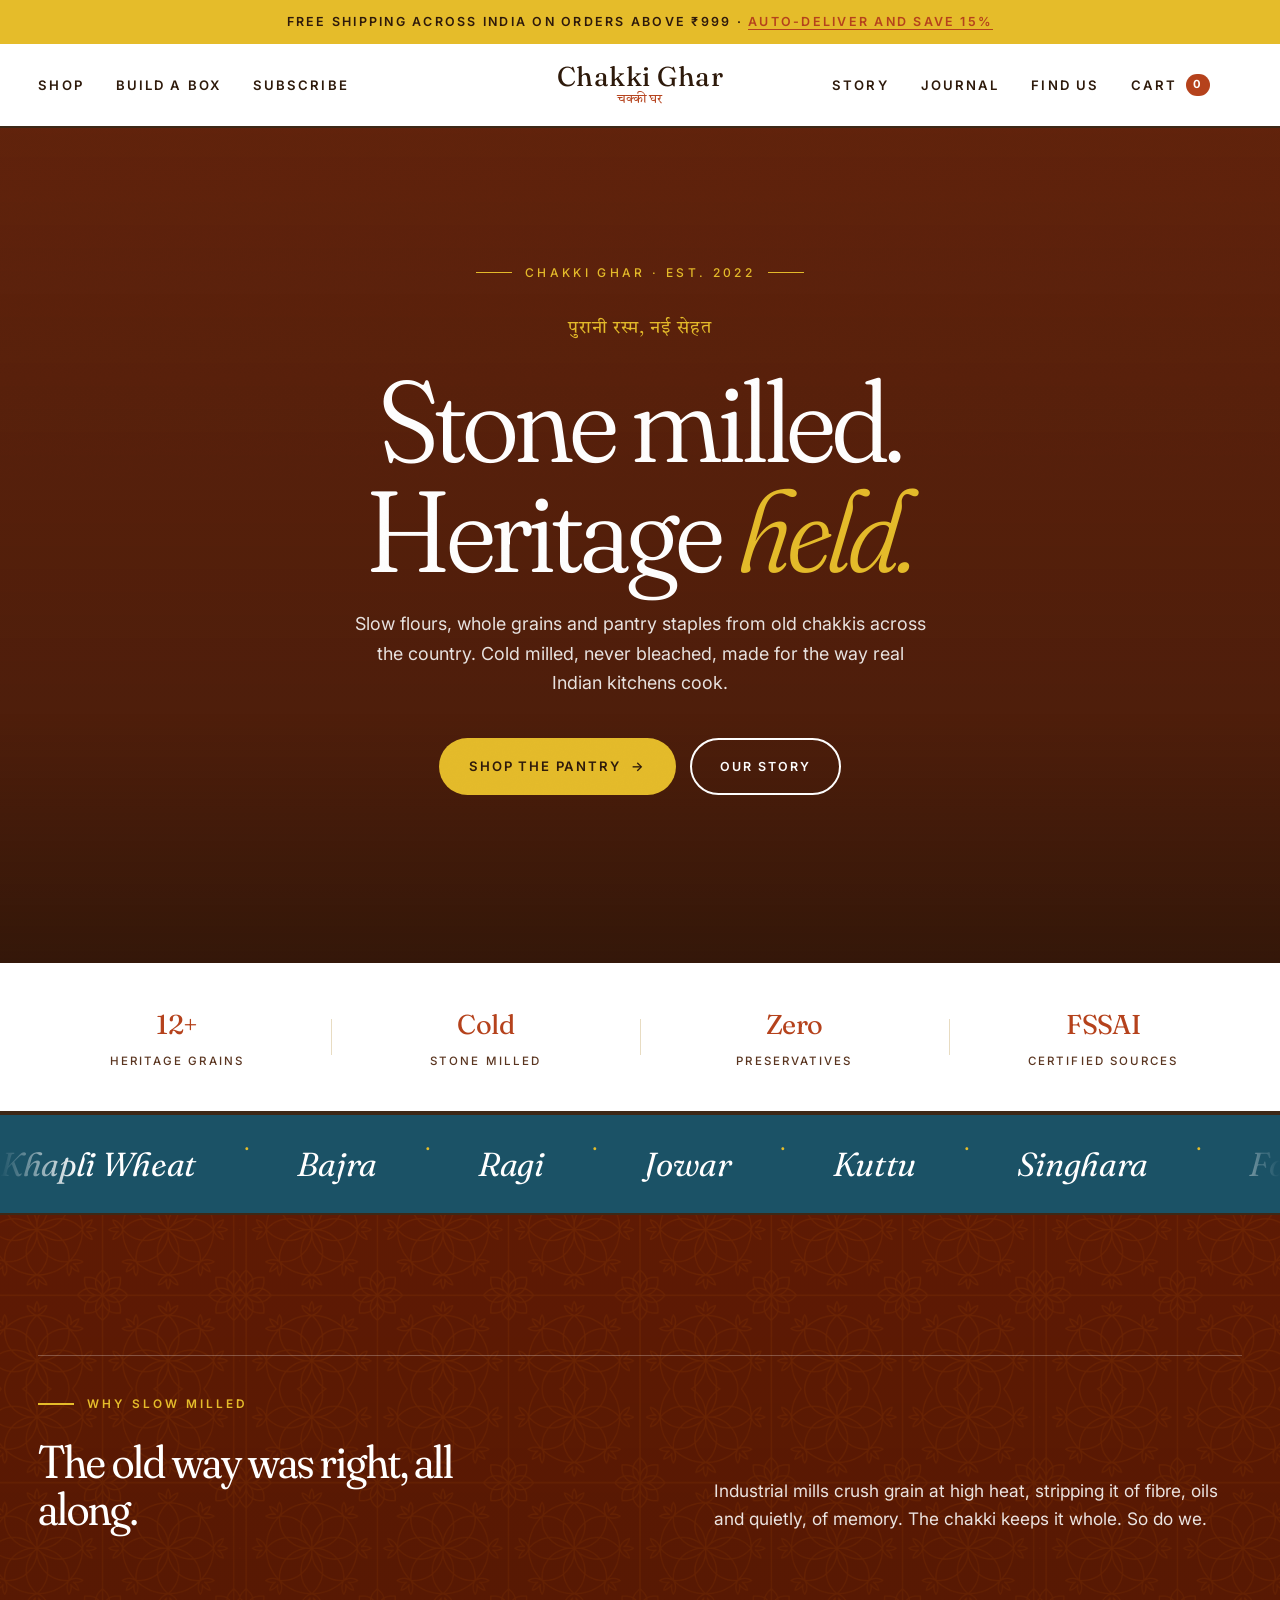
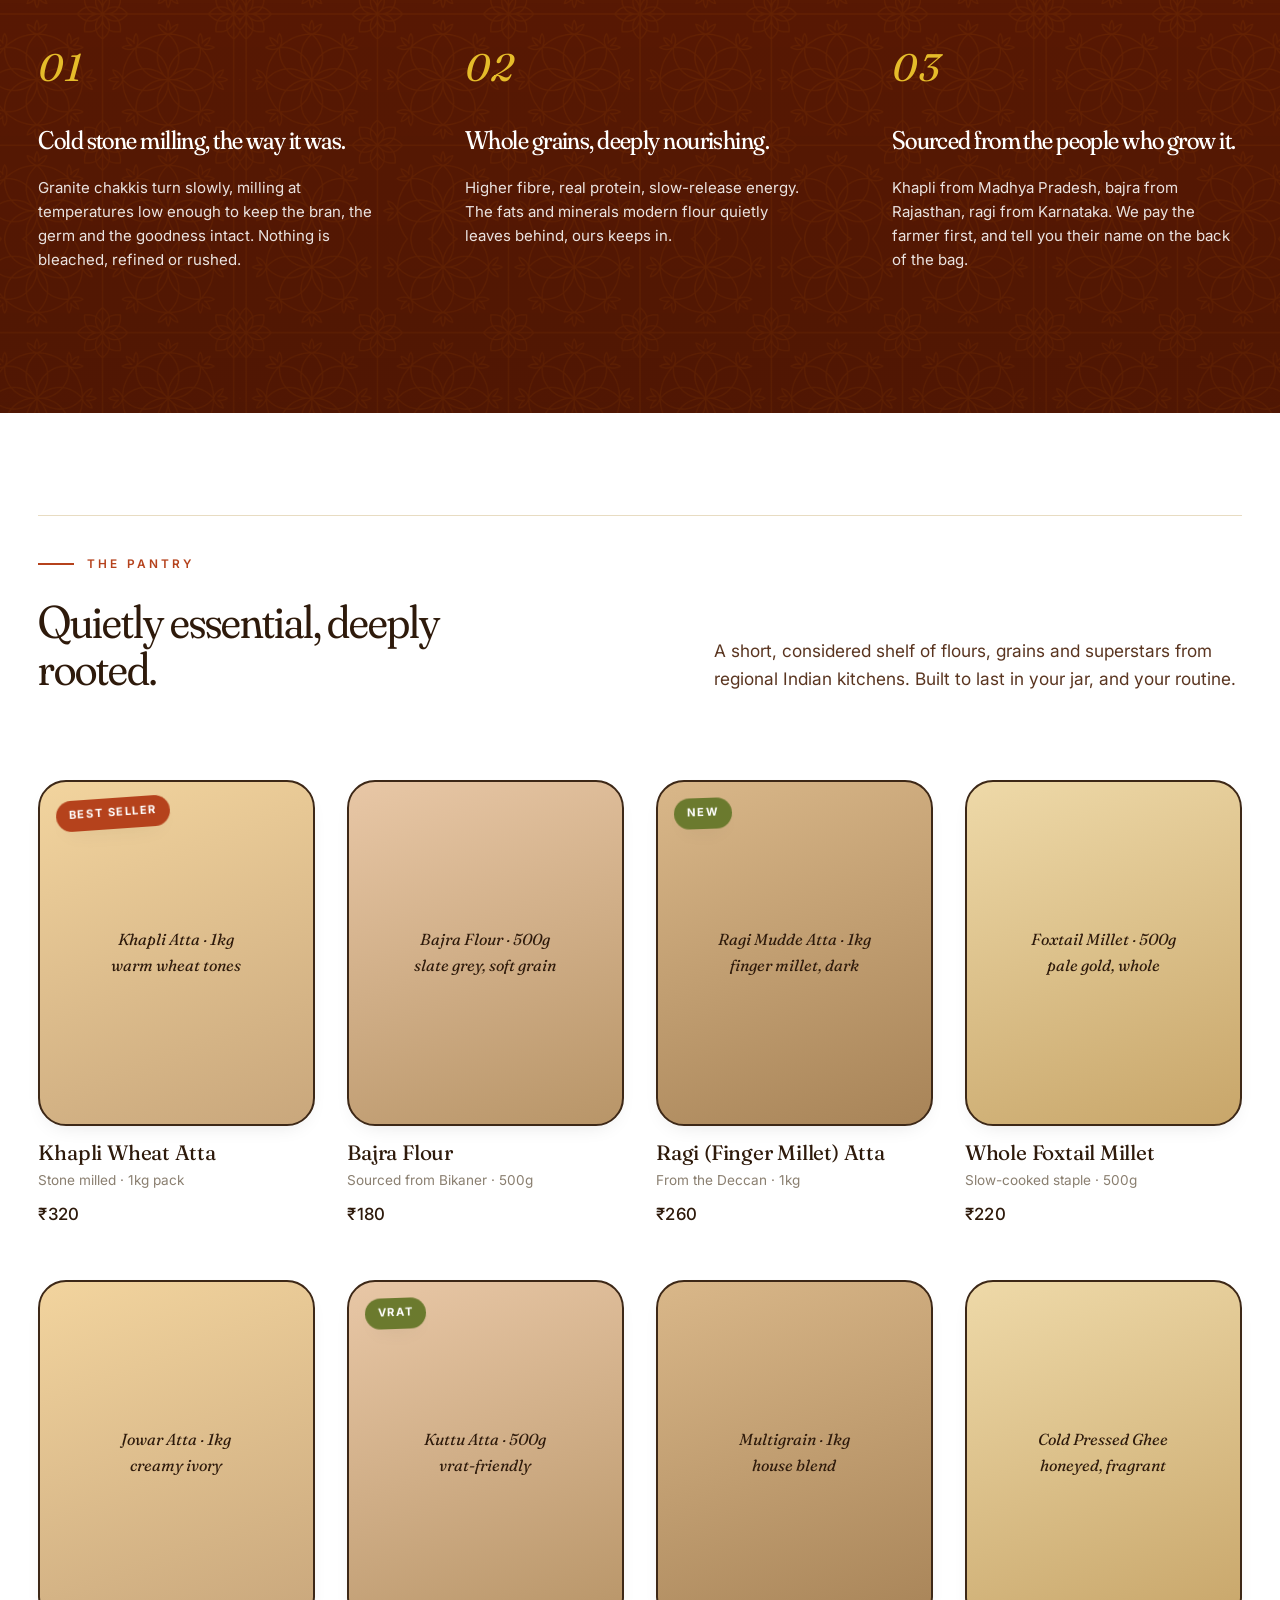
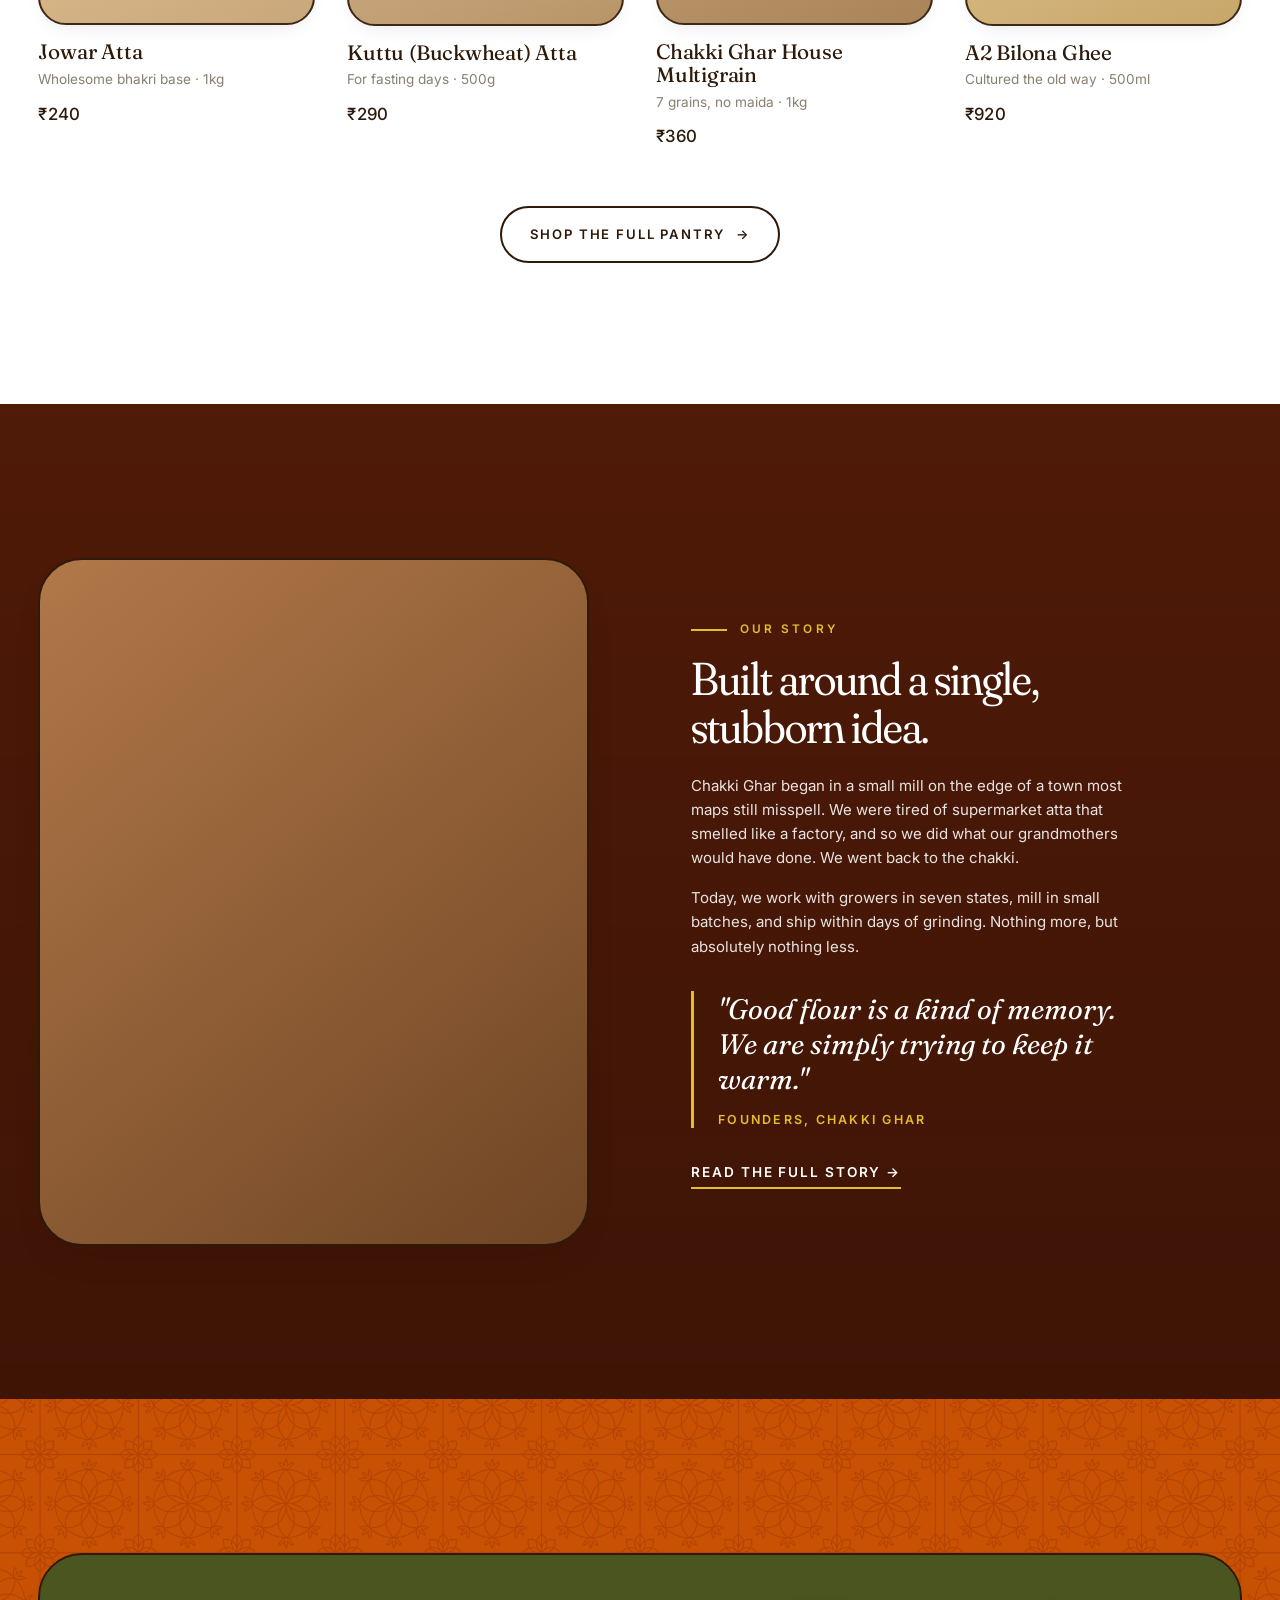
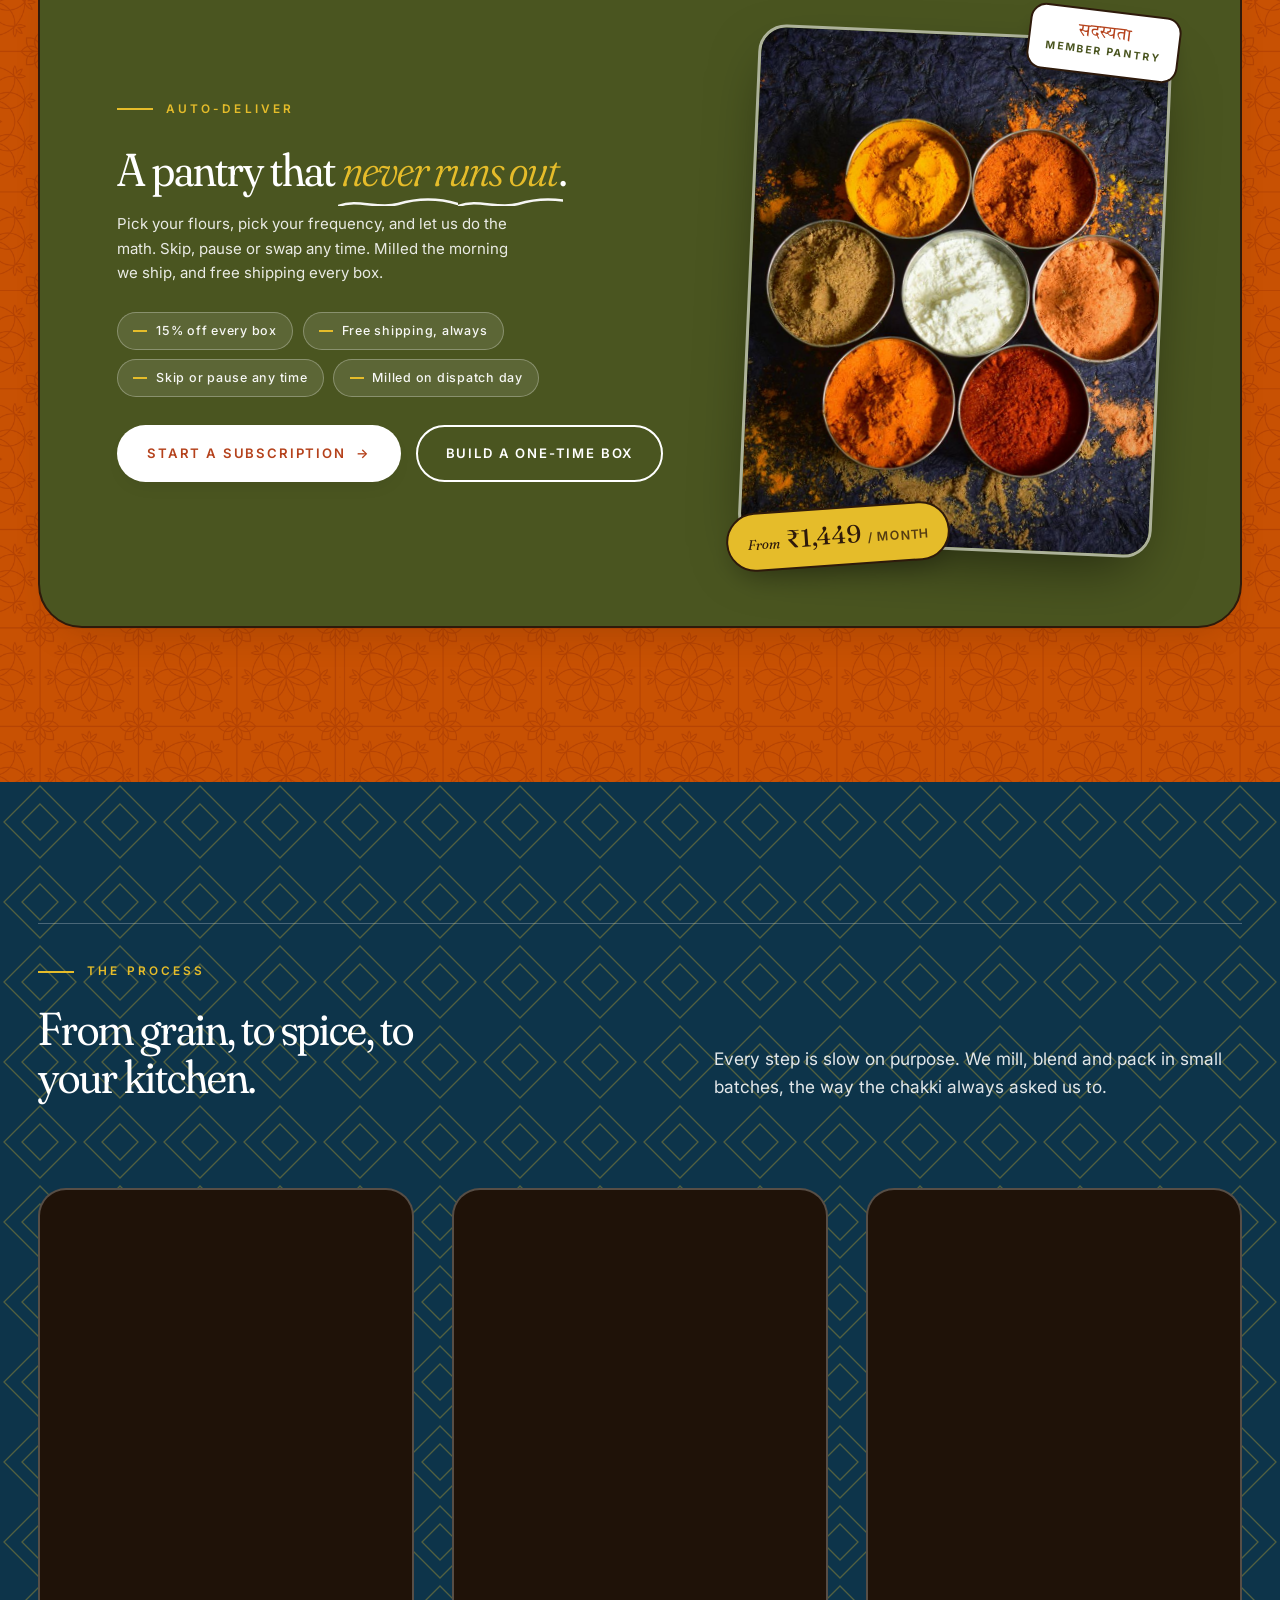
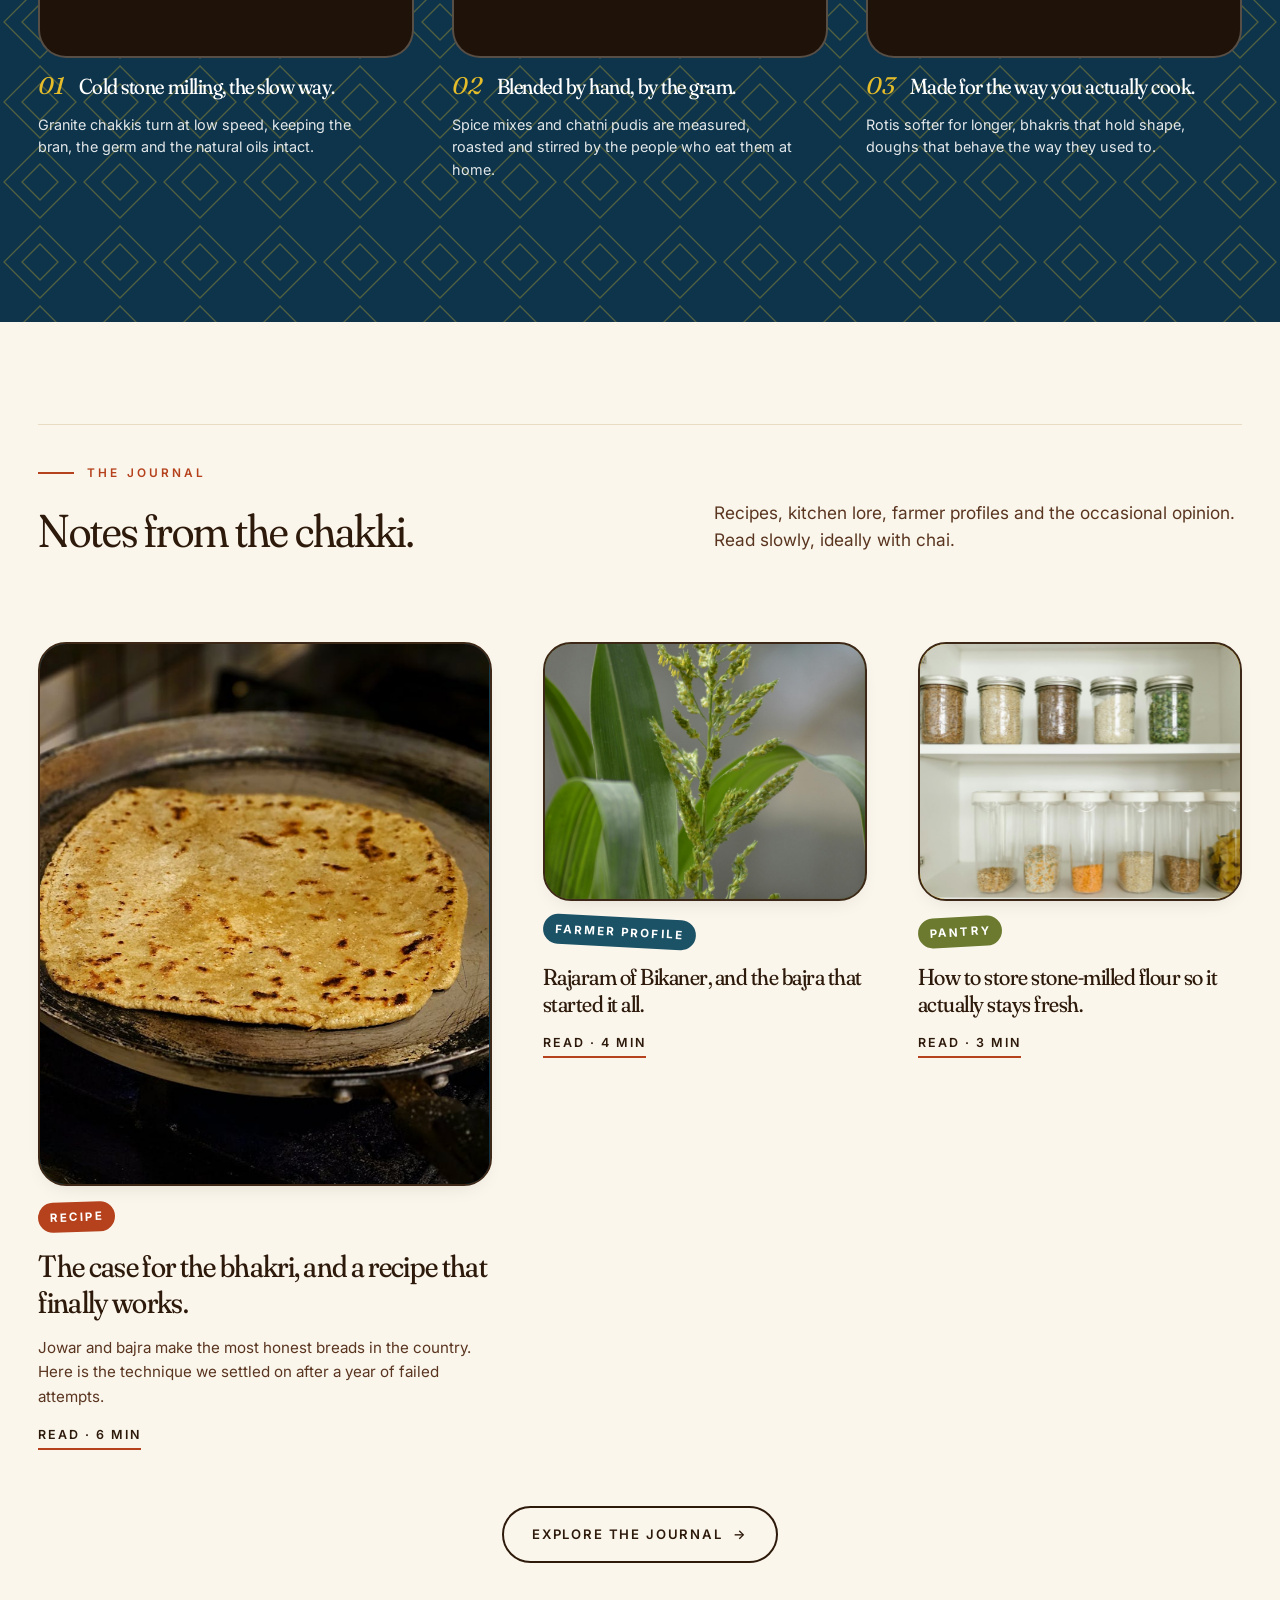
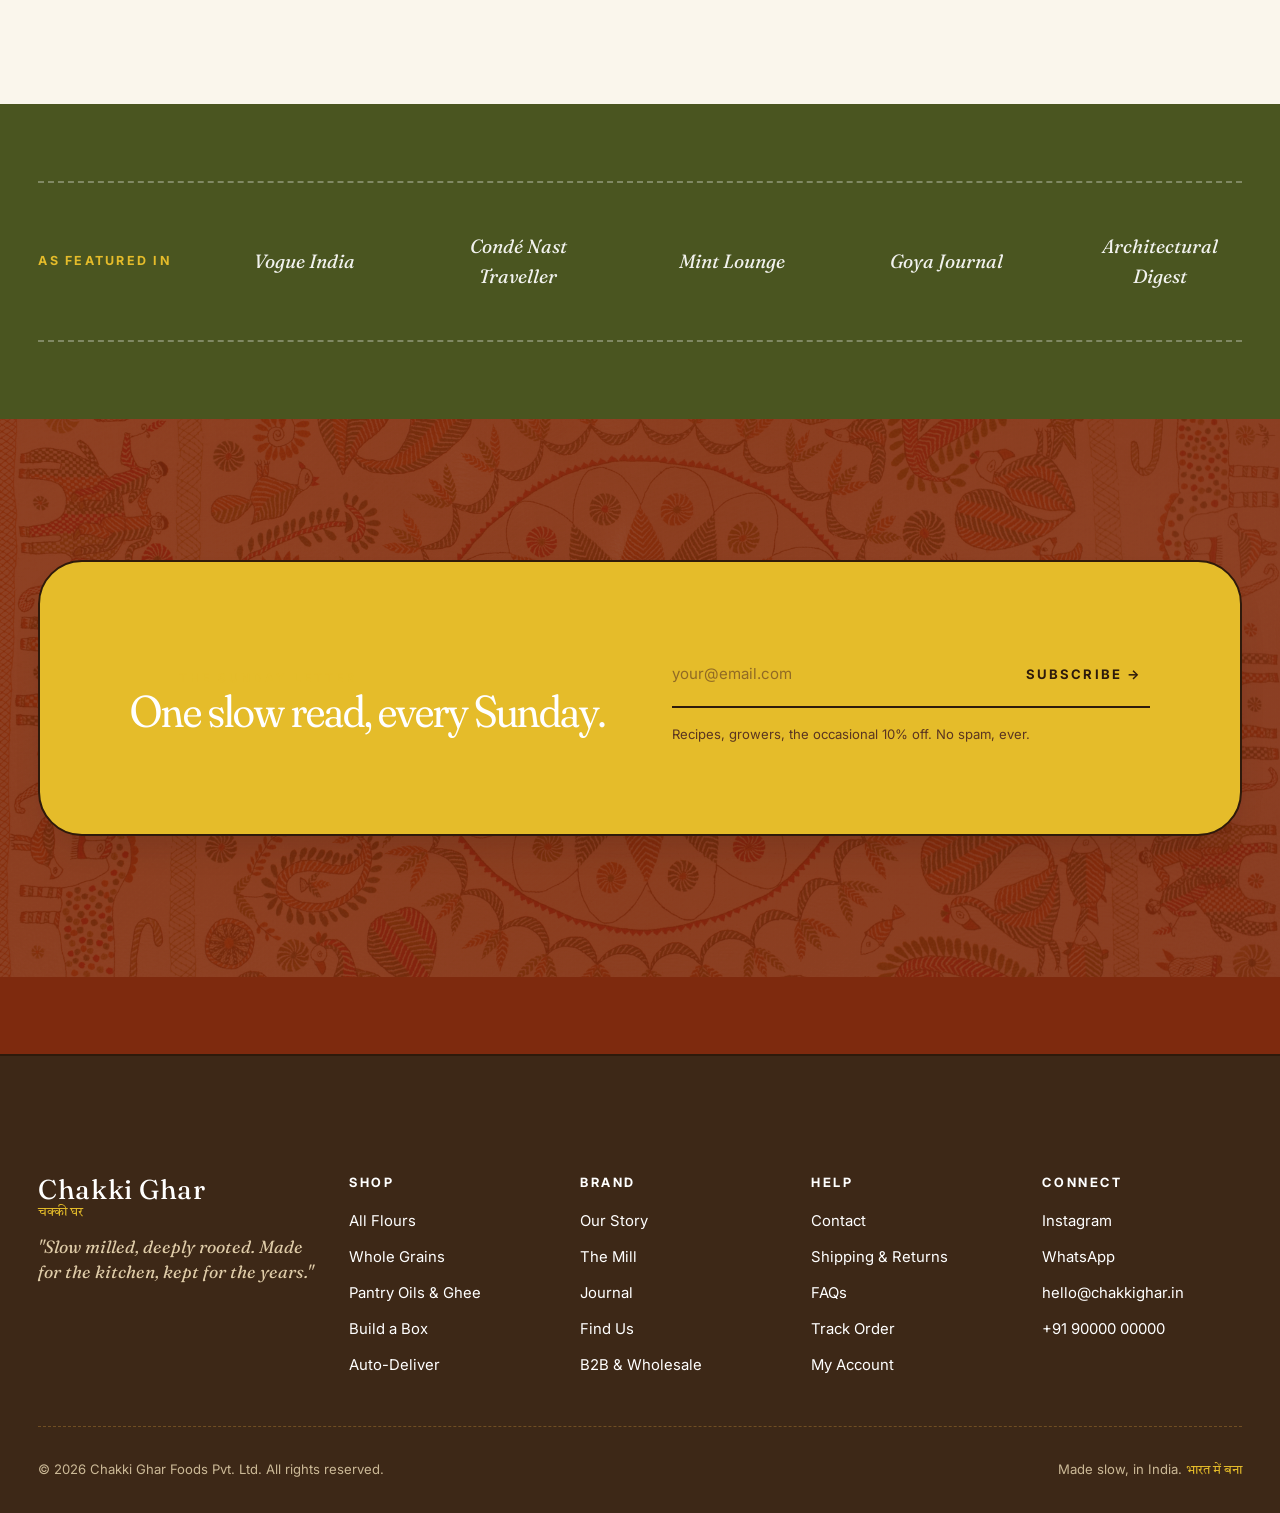
==== index.html @ f252a750 "Add files via upload" ====
<!doctype html>
<html lang="en">
<head>
  <meta charset="utf-8" />
  <meta name="viewport" content="width=device-width, initial-scale=1" />
  <title>Chakki Ghar · Stone milled. Heritage held.</title>
  <meta name="description" content="Slow-milled flours, grains and pantry staples, made the old way. Whole, honest and rooted in Indian kitchens." />
  <link rel="preconnect" href="https://fonts.googleapis.com" />
  <link rel="preconnect" href="https://fonts.gstatic.com" crossorigin />
  <link href="https://fonts.googleapis.com/css2?family=Fraunces:ital,opsz,wght,SOFT@0,9..144,300..600,30..100;1,9..144,300..600,30..100&family=Inter:wght@400;500;600&family=Tiro+Devanagari+Hindi:ital@0;1&display=swap" rel="stylesheet" />
  <link rel="stylesheet" href="assets/css/styles.css" />
</head>
<body class="theme-rust">

  <div class="top-bar">
    Free shipping across India on orders above ₹999 · <a href="subscribe.html">Auto-deliver and save 15%</a>
  </div>

  <header class="site-header">
    <nav class="nav">
      <ul class="nav-links left">
        <li><a href="shop.html">Shop</a></li>
        <li><a href="bundles.html">Build a Box</a></li>
        <li><a href="subscribe.html">Subscribe</a></li>
      </ul>
      <a href="index.html" class="logo">
        Chakki Ghar
        <span class="sub deva">चक्की घर</span>
      </a>
      <ul class="nav-links right">
        <li><a href="story.html">Story</a></li>
        <li><a href="journal.html">Journal</a></li>
        <li><a href="locator.html">Find Us</a></li>
        <li>
          <button class="icon-btn" aria-label="Open cart">
            <span class="nav-text">Cart</span>
            <span class="cart-count">0</span>
          </button>
        </li>
        <li>
          <button class="mobile-toggle" aria-label="Open menu" id="menuToggle">
            <span></span><span></span><span></span>
          </button>
        </li>
      </ul>
    </nav>
  </header>

  <nav class="mobile-menu" id="mobileMenu">
    <button class="mobile-close" id="menuClose">Close</button>
    <a href="shop.html">Shop</a>
    <a href="bundles.html">Build a Box</a>
    <a href="subscribe.html">Subscribe</a>
    <a href="story.html">Story</a>
    <a href="journal.html">Journal</a>
    <a href="locator.html">Find Us</a>
  </nav>

  <!-- HERO — full-bleed video with centred editorial text -->
  <section class="hero">
    <video class="hero-video" autoplay muted loop playsinline preload="auto" poster="">
      <source src="assets/videos/flour-dough.mov" type="video/quicktime" />
      <source src="assets/videos/flour-dough.mov" type="video/mp4" />
    </video>
    <div class="hero-vignette"></div>

    <div class="hero-content reveal">
      <span class="hero-eyebrow">Chakki Ghar · Est. 2022</span>
      <span class="hero-deva">पुरानी रस्म, नई सेहत</span>
      <h1 class="hero-headline">
        Stone milled.<br />
        Heritage <em>held.</em>
      </h1>
      <p class="hero-lede">
        Slow flours, whole grains and pantry staples from old chakkis across the country. Cold milled, never bleached, made for the way real Indian kitchens cook.
      </p>
      <div class="hero-actions">
        <a href="shop.html" class="btn btn-marigold">Shop the Pantry <span class="arrow">→</span></a>
        <a href="story.html" class="btn-outline-light">Our Story</a>
      </div>
    </div>
  </section>

  <!-- Hero stats strip -->
  <div class="hero-stats-strip">
    <div class="container">
      <div class="hero-stats reveal">
        <div><strong>12+</strong><span>Heritage Grains</span></div>
        <div><strong>Cold</strong><span>Stone Milled</span></div>
        <div><strong>Zero</strong><span>Preservatives</span></div>
        <div><strong>FSSAI</strong><span>Certified Sources</span></div>
      </div>
    </div>
  </div>

  <!-- MARQUEE -->
  <div class="marquee" aria-hidden="true">
    <div class="marquee-track">
      <span>Khapli Wheat</span> <span class="dot">·</span>
      <span>Bajra</span> <span class="dot">·</span>
      <span>Ragi</span> <span class="dot">·</span>
      <span>Jowar</span> <span class="dot">·</span>
      <span>Kuttu</span> <span class="dot">·</span>
      <span>Singhara</span> <span class="dot">·</span>
      <span>Foxtail Millet</span> <span class="dot">·</span>
      <span>Kodo</span> <span class="dot">·</span>
      <span>Amaranth</span> <span class="dot">·</span>
      <span>Black Rice</span> <span class="dot">·</span>
      <span>Khapli Wheat</span> <span class="dot">·</span>
      <span>Bajra</span> <span class="dot">·</span>
      <span>Ragi</span> <span class="dot">·</span>
      <span>Jowar</span> <span class="dot">·</span>
      <span>Kuttu</span> <span class="dot">·</span>
      <span>Singhara</span> <span class="dot">·</span>
      <span>Foxtail Millet</span> <span class="dot">·</span>
      <span>Kodo</span> <span class="dot">·</span>
      <span>Amaranth</span> <span class="dot">·</span>
      <span>Black Rice</span> <span class="dot">·</span>
    </div>
  </div>

  <!-- PILLARS -->
  <section class="section section-tile-rust">
    <div class="container">
      <div class="section-head reveal">
        <div>
          <span class="eyebrow">Why slow milled</span>
          <h2>The old way was right, all along.</h2>
        </div>
        <p class="lede">
          Industrial mills crush grain at high heat, stripping it of fibre, oils and quietly, of memory. The chakki keeps it whole. So do we.
        </p>
      </div>

      <div class="pillars">
        <div class="pillar reveal">
          <span class="num">01</span>
          <h3>Cold stone milling, the way it was.</h3>
          <p>Granite chakkis turn slowly, milling at temperatures low enough to keep the bran, the germ and the goodness intact. Nothing is bleached, refined or rushed.</p>
        </div>
        <div class="pillar reveal">
          <span class="num">02</span>
          <h3>Whole grains, deeply nourishing.</h3>
          <p>Higher fibre, real protein, slow-release energy. The fats and minerals modern flour quietly leaves behind, ours keeps in.</p>
        </div>
        <div class="pillar reveal">
          <span class="num">03</span>
          <h3>Sourced from the people who grow it.</h3>
          <p>Khapli from Madhya Pradesh, bajra from Rajasthan, ragi from Karnataka. We pay the farmer first, and tell you their name on the back of the bag.</p>
        </div>
      </div>
    </div>
  </section>

  <!-- FEATURED PRODUCTS -->
  <section class="section section-white">
    <div class="container">
      <div class="section-head reveal">
        <div>
          <span class="eyebrow">The Pantry</span>
          <h2>Quietly essential, deeply rooted.</h2>
        </div>
        <p class="lede">
          A short, considered shelf of flours, grains and superstars from regional Indian kitchens. Built to last in your jar, and your routine.
        </p>
      </div>

      <div class="product-grid">
        <a href="product.html" class="product-card reveal">
          <div class="media">
            <div class="img-placeholder">Khapli Atta · 1kg<br />warm wheat tones</div>
            <div class="badge">Best Seller</div>
            <div class="quick">Quick Add</div>
          </div>
          <div class="info">
            <span class="name">Khapli Wheat Atta</span>
            <span class="meta">Stone milled · 1kg pack</span>
            <span class="price">₹320</span>
          </div>
        </a>
        <a href="product.html" class="product-card reveal">
          <div class="media">
            <div class="img-placeholder">Bajra Flour · 500g<br />slate grey, soft grain</div>
            <div class="quick">Quick Add</div>
          </div>
          <div class="info">
            <span class="name">Bajra Flour</span>
            <span class="meta">Sourced from Bikaner · 500g</span>
            <span class="price">₹180</span>
          </div>
        </a>
        <a href="product.html" class="product-card reveal">
          <div class="media">
            <div class="img-placeholder">Ragi Mudde Atta · 1kg<br />finger millet, dark</div>
            <div class="badge">New</div>
            <div class="quick">Quick Add</div>
          </div>
          <div class="info">
            <span class="name">Ragi (Finger Millet) Atta</span>
            <span class="meta">From the Deccan · 1kg</span>
            <span class="price">₹260</span>
          </div>
        </a>
        <a href="product.html" class="product-card reveal">
          <div class="media">
            <div class="img-placeholder">Foxtail Millet · 500g<br />pale gold, whole</div>
            <div class="quick">Quick Add</div>
          </div>
          <div class="info">
            <span class="name">Whole Foxtail Millet</span>
            <span class="meta">Slow-cooked staple · 500g</span>
            <span class="price">₹220</span>
          </div>
        </a>
        <a href="product.html" class="product-card reveal">
          <div class="media">
            <div class="img-placeholder">Jowar Atta · 1kg<br />creamy ivory</div>
            <div class="quick">Quick Add</div>
          </div>
          <div class="info">
            <span class="name">Jowar Atta</span>
            <span class="meta">Wholesome bhakri base · 1kg</span>
            <span class="price">₹240</span>
          </div>
        </a>
        <a href="product.html" class="product-card reveal">
          <div class="media">
            <div class="img-placeholder">Kuttu Atta · 500g<br />vrat-friendly</div>
            <div class="badge">Vrat</div>
            <div class="quick">Quick Add</div>
          </div>
          <div class="info">
            <span class="name">Kuttu (Buckwheat) Atta</span>
            <span class="meta">For fasting days · 500g</span>
            <span class="price">₹290</span>
          </div>
        </a>
        <a href="product.html" class="product-card reveal">
          <div class="media">
            <div class="img-placeholder">Multigrain · 1kg<br />house blend</div>
            <div class="quick">Quick Add</div>
          </div>
          <div class="info">
            <span class="name">Chakki Ghar House Multigrain</span>
            <span class="meta">7 grains, no maida · 1kg</span>
            <span class="price">₹360</span>
          </div>
        </a>
        <a href="product.html" class="product-card reveal">
          <div class="media">
            <div class="img-placeholder">Cold Pressed Ghee<br />honeyed, fragrant</div>
            <div class="quick">Quick Add</div>
          </div>
          <div class="info">
            <span class="name">A2 Bilona Ghee</span>
            <span class="meta">Cultured the old way · 500ml</span>
            <span class="price">₹920</span>
          </div>
        </a>
      </div>

      <div style="text-align: center; margin-top: clamp(2rem, 5vw, 3.5rem);" class="reveal">
        <a href="shop.html" class="btn btn-outline">Shop the Full Pantry <span class="arrow">→</span></a>
      </div>
    </div>
  </section>

  <!-- STORY SPLIT — Coloured panel for visual rhythm -->
  <section class="section bg-indigo section-damask-rust" style="padding: clamp(5rem, 9vw, 8rem) 0; overflow: hidden;">
    <div class="container">
      <div class="story-split">
        <div class="media reveal">
          <video autoplay muted loop playsinline preload="metadata" style="width: 100%; height: 100%; object-fit: cover; display: block;">
            <source src="assets/videos/pestle-mortar.mp4" type="video/mp4" />
          </video>
        </div>
        <div class="copy reveal">
          <span class="eyebrow">Our Story</span>
          <h2 style="margin-top: 1rem;">Built around a single, stubborn idea.</h2>
          <p>
            Chakki Ghar began in a small mill on the edge of a town most maps still misspell. We were tired of supermarket atta that smelled like a factory, and so we did what our grandmothers would have done. We went back to the chakki.
          </p>
          <p>
            Today, we work with growers in seven states, mill in small batches, and ship within days of grinding. Nothing more, but absolutely nothing less.
          </p>
          <div class="story-quote">
            "Good flour is a kind of memory. We are simply trying to keep it warm."
            <cite>Founders, Chakki Ghar</cite>
          </div>
          <a href="story.html" class="btn-text">Read the Full Story <span class="arrow">→</span></a>
        </div>
      </div>
    </div>
  </section>

  <!-- CTA STRIP -->
  <section class="section-tight section-tile-saffron">
    <div class="container">
      <div class="cta-strip reveal">
        <div class="cta-content">
          <span class="eyebrow" style="color: var(--turmeric);">Auto-Deliver</span>
          <h2>A pantry that <em>never runs out</em>.</h2>
          <p>
            Pick your flours, pick your frequency, and let us do the math. Skip, pause or swap any time. Milled the morning we ship, and free shipping every box.
          </p>
          <ul class="cta-chips">
            <li>15% off every box</li>
            <li>Free shipping, always</li>
            <li>Skip or pause any time</li>
            <li>Milled on dispatch day</li>
          </ul>
          <div class="actions">
            <a href="subscribe.html" class="btn btn-primary">Start a Subscription <span class="arrow">→</span></a>
            <a href="bundles.html" class="btn btn-outline">Build a One-Time Box</a>
          </div>
        </div>
        <div class="cta-visual">
          <img src="assets/images/stock/spices-flatlay.jpg" alt="A monthly pantry box of stone-milled flours and spices" />
          <div class="cta-pricetag">
            <span class="cta-pricetag-lead">From</span>
            <strong>₹1,449</strong>
            <span class="cta-pricetag-trail">/ month</span>
          </div>
          <div class="cta-stamp">
            <span class="deva">सदस्यता</span>
            <span>Member Pantry</span>
          </div>
        </div>
      </div>
    </div>
  </section>

  <!-- PROCESS VIDEO STRIP -->
  <section class="section section-peacock-jaali">
    <div class="container">
      <div class="section-head reveal">
        <div>
          <span class="eyebrow">The Process</span>
          <h2>From grain, to spice, to your kitchen.</h2>
        </div>
        <p class="lede">
          Every step is slow on purpose. We mill, blend and pack in small batches, the way the chakki always asked us to.
        </p>
      </div>
      <div class="process-grid">
        <div class="process-card reveal">
          <div class="media">
            <video autoplay muted loop playsinline preload="metadata">
              <source src="assets/videos/coriander-powder.mp4" type="video/mp4" />
            </video>
          </div>
          <div class="label">
            <span class="num">01</span>
            <h3>Cold stone milling, the slow way.</h3>
          </div>
          <p>Granite chakkis turn at low speed, keeping the bran, the germ and the natural oils intact.</p>
        </div>
        <div class="process-card reveal">
          <div class="media">
            <video autoplay muted loop playsinline preload="metadata">
              <source src="assets/videos/seasoning-fingertips.mp4" type="video/mp4" />
            </video>
          </div>
          <div class="label">
            <span class="num">02</span>
            <h3>Blended by hand, by the gram.</h3>
          </div>
          <p>Spice mixes and chatni pudis are measured, roasted and stirred by the people who eat them at home.</p>
        </div>
        <div class="process-card reveal">
          <div class="media">
            <video autoplay muted loop playsinline preload="metadata">
              <source src="assets/videos/traditional-bread.mp4" type="video/mp4" />
            </video>
          </div>
          <div class="label">
            <span class="num">03</span>
            <h3>Made for the way you actually cook.</h3>
          </div>
          <p>Rotis softer for longer, bhakris that hold shape, doughs that behave the way they used to.</p>
        </div>
      </div>
    </div>
  </section>

  <!-- JOURNAL -->
  <section class="section section-cream">
    <div class="container">
      <div class="section-head reveal">
        <div>
          <span class="eyebrow">The Journal</span>
          <h2>Notes from the chakki.</h2>
        </div>
        <p class="lede">
          Recipes, kitchen lore, farmer profiles and the occasional opinion. Read slowly, ideally with chai.
        </p>
      </div>

      <div class="journal-grid">
        <a href="journal.html" class="j-card feature reveal">
          <div class="media">
            <img src="assets/images/stock/roti-tawa.jpg" alt="Freshly cooked roti on a traditional pan" />
          </div>
          <span class="tag">Recipe</span>
          <h3>The case for the bhakri, and a recipe that finally works.</h3>
          <p>Jowar and bajra make the most honest breads in the country. Here is the technique we settled on after a year of failed attempts.</p>
          <span class="read-more">Read · 6 min</span>
        </a>
        <a href="journal.html" class="j-card reveal">
          <div class="media">
            <img src="assets/images/stock/millet-stalks.jpg" alt="Bajra millet stalks in a field" />
          </div>
          <span class="tag">Farmer Profile</span>
          <h3>Rajaram of Bikaner, and the bajra that started it all.</h3>
          <span class="read-more">Read · 4 min</span>
        </a>
        <a href="journal.html" class="j-card reveal">
          <div class="media">
            <img src="assets/images/stock/pantry-jars.jpg" alt="Glass jars of grains on a pantry shelf" />
          </div>
          <span class="tag">Pantry</span>
          <h3>How to store stone-milled flour so it actually stays fresh.</h3>
          <span class="read-more">Read · 3 min</span>
        </a>
      </div>

      <div style="text-align: center; margin-top: clamp(2rem, 5vw, 3.5rem);" class="reveal">
        <a href="journal.html" class="btn btn-outline">Explore the Journal <span class="arrow">→</span></a>
      </div>
    </div>
  </section>

  <!-- PRESS -->
  <section class="section-tight section-olive-deep">
    <div class="container">
      <div class="press reveal">
        <span class="label">As Featured In</span>
        <span class="name">Vogue India</span>
        <span class="name">Condé Nast Traveller</span>
        <span class="name">Mint Lounge</span>
        <span class="name">Goya Journal</span>
        <span class="name">Architectural Digest</span>
      </div>
    </div>
  </section>

  <!-- NEWSLETTER -->
  <section class="section section-madhubani">
    <div class="container">
      <div class="newsletter reveal">
        <div>
          <span class="eyebrow">The Sunday Letter</span>
          <h2>One slow read, every Sunday.</h2>
        </div>
        <div>
          <form onsubmit="event.preventDefault(); alert('Thank you. Look out for our first letter this Sunday.');">
            <input type="email" placeholder="your@email.com" required />
            <button type="submit">Subscribe →</button>
          </form>
          <small>Recipes, growers, the occasional 10% off. No spam, ever.</small>
        </div>
      </div>
    </div>
  </section>

  <!-- FOOTER -->
  <footer class="site-footer">
    <div class="container">
      <div class="footer-grid">
        <div class="brand-block">
          <div class="logo">
            Chakki Ghar
            <span class="sub deva" style="color: var(--turmeric);">चक्की घर</span>
          </div>
          <p>"Slow milled, deeply rooted. Made for the kitchen, kept for the years."</p>
        </div>
        <div>
          <h4>Shop</h4>
          <ul>
            <li><a href="shop.html">All Flours</a></li>
            <li><a href="shop.html">Whole Grains</a></li>
            <li><a href="shop.html">Pantry Oils &amp; Ghee</a></li>
            <li><a href="bundles.html">Build a Box</a></li>
            <li><a href="subscribe.html">Auto-Deliver</a></li>
          </ul>
        </div>
        <div>
          <h4>Brand</h4>
          <ul>
            <li><a href="story.html">Our Story</a></li>
            <li><a href="story.html">The Mill</a></li>
            <li><a href="journal.html">Journal</a></li>
            <li><a href="locator.html">Find Us</a></li>
            <li><a href="locator.html">B2B &amp; Wholesale</a></li>
          </ul>
        </div>
        <div>
          <h4>Help</h4>
          <ul>
            <li><a href="#">Contact</a></li>
            <li><a href="#">Shipping &amp; Returns</a></li>
            <li><a href="#">FAQs</a></li>
            <li><a href="#">Track Order</a></li>
            <li><a href="#">My Account</a></li>
          </ul>
        </div>
        <div>
          <h4>Connect</h4>
          <ul>
            <li><a href="#">Instagram</a></li>
            <li><a href="#">WhatsApp</a></li>
            <li><a href="mailto:hello@chakkighar.in">hello@chakkighar.in</a></li>
            <li><a href="tel:+919000000000">+91 90000 00000</a></li>
          </ul>
        </div>
      </div>
      <div class="footer-bottom">
        <span>© 2026 Chakki Ghar Foods Pvt. Ltd. All rights reserved.</span>
        <span>Made slow, in India. <span class="deva" style="color: var(--turmeric);">भारत में बना</span></span>
      </div>
    </div>
  </footer>

  <script src="assets/js/main.js"></script>
</body>
</html>
---- assets/css/styles.css ----
/* ============================================================
   Chakki Ghar v2 · Indian maximalism, flowy editorial
   ============================================================ */

:root {
  /* Surfaces — white base */
  --white:        #FFFFFF;
  --cream:        #FFFFFF;
  --cream-soft:   #FAF6EC;
  --paper:        #FFFFFF;
  --paper-2:      #F4ECD8;
  --ink:          #2E1A0B;        /* dark brown body text */
  --ink-soft:     #5A3520;
  --warm-grey:    #8A7F70;
  --warm-grey-2:  #B5A88F;

  /* Five-colour Indian palette */
  --rust:         #B5421C;        /* rust red */
  --rust-deep:    #7E2A0E;
  --peacock:      #1B5266;        /* peacock blue */
  --peacock-deep: #0D344A;
  --teal:         #0E5C58;        /* teal green (more green than peacock) */
  --teal-deep:    #073F3C;
  --brown:        #3D2817;        /* dark brown */
  --brown-deep:   #1F1208;
  --olive:        #6B7A2E;        /* olive green */
  --olive-deep:   #4A5520;
  --yellow:       #E5BC2A;        /* yellow */
  --yellow-deep:  #B89017;
  --ochre:        #C4862A;

  /* Backward-compatible aliases (selectors use these names) */
  --marigold:     #E5BC2A;        /* maps to yellow */
  --marigold-deep:#B89017;
  --kumkum:       #B5421C;        /* maps to rust */
  --kumkum-deep:  #7E2A0E;
  --indigo:       #3D2817;        /* maps to dark brown */
  --indigo-deep:  #1F1208;
  --magenta:      #6B7A2E;        /* maps to olive */
  --magenta-deep: #4A5520;
  --emerald:      #6B7A2E;
  --saffron:      #C4862A;
  --terracotta:   #B5421C;
  --turmeric:     #E5BC2A;
  --border:       #E8DCC2;

  --shadow:       0 18px 40px -20px rgba(26,15,8,0.22);
  --shadow-soft:  0 8px 22px -12px rgba(26,15,8,0.16);

  /* Type */
  --font-display: "Fraunces", "Cormorant Garamond", Georgia, serif;
  --font-body:    "Inter", -apple-system, BlinkMacSystemFont, "Segoe UI", sans-serif;
  --font-deva:    "Tiro Devanagari Hindi", "Fraunces", serif;

  --fs-hero:      clamp(3.2rem, 9vw, 8rem);
  --fs-display:   clamp(2.4rem, 5.5vw, 4.8rem);
  --fs-h2:        clamp(1.9rem, 3.6vw, 3rem);
  --fs-h3:        clamp(1.2rem, 1.9vw, 1.55rem);
  --fs-eyebrow:   0.74rem;
  --fs-body:      0.94rem;
  --fs-lede:      clamp(0.98rem, 1.35vw, 1.1rem);
  --fs-small:     0.82rem;

  --container:    1340px;
  --gutter:       clamp(1.25rem, 3vw, 2.5rem);
  --radius-sm:    6px;
  --radius:       16px;
  --radius-lg:    28px;
  --radius-xl:    44px;
  --radius-pill:  999px;
  --ease:         cubic-bezier(0.2, 0.7, 0.2, 1);
}

/* RESET */
*, *::before, *::after { box-sizing: border-box; }
* { margin: 0; padding: 0; }
html { scroll-behavior: smooth; -webkit-text-size-adjust: 100%; }
body {
  font-family: var(--font-body);
  font-size: var(--fs-body);
  line-height: 1.6;
  color: var(--ink);
  background: var(--cream);
  -webkit-font-smoothing: antialiased;
  text-rendering: optimizeLegibility;
  overflow-x: hidden;
  position: relative;
}
img, video { max-width: 100%; height: auto; display: block; }
button { font: inherit; color: inherit; background: none; border: none; cursor: pointer; }
a { color: inherit; text-decoration: none; }

/* Paper grain overlay */
body::before {
  content: "";
  position: fixed; inset: 0;
  pointer-events: none;
  z-index: 1;
  opacity: 0.45;
  mix-blend-mode: multiply;
  background-image: url("data:image/svg+xml;utf8,<svg xmlns='http://www.w3.org/2000/svg' width='240' height='240'><filter id='n'><feTurbulence type='fractalNoise' baseFrequency='0.85' numOctaves='2' stitchTiles='stitch'/><feColorMatrix values='0 0 0 0 0.15  0 0 0 0 0.10  0 0 0 0 0.05  0 0 0 0.04 0'/></filter><rect width='100%' height='100%' filter='url(%23n)'/></svg>");
}

/* TYPOGRAPHY */
h1, h2, h3, h4, h5 {
  font-family: var(--font-display);
  font-weight: 380;
  font-variation-settings: "opsz" 144, "SOFT" 70;
  line-height: 1.03;
  letter-spacing: -0.022em;
  color: var(--ink);
}
h1 { font-size: var(--fs-display); font-weight: 360; }
h2 { font-size: var(--fs-h2); font-weight: 380; }
h3 { font-size: var(--fs-h3); font-weight: 430; }

em, .em {
  font-style: italic;
  color: var(--kumkum);
  position: relative;
  font-weight: 320;
}
/* Hand-drawn squiggle under italics */
em::after, .em::after {
  content: "";
  position: absolute;
  left: -2%; right: -2%;
  bottom: -0.18em;
  height: 0.18em;
  background: url("data:image/svg+xml;utf8,<svg xmlns='http://www.w3.org/2000/svg' viewBox='0 0 120 12' preserveAspectRatio='none'><path d='M0 8 C 20 0, 40 12, 60 6 S 100 0, 120 6' fill='none' stroke='%23E5BC2A' stroke-width='2.5' stroke-linecap='round'/></svg>") repeat-x;
  background-size: 120px 12px;
  opacity: 0.95;
}

.deva {
  font-family: var(--font-deva);
  font-weight: 400;
  letter-spacing: 0;
  color: var(--kumkum);
}

.eyebrow {
  font-family: var(--font-body);
  font-size: var(--fs-eyebrow);
  font-weight: 600;
  letter-spacing: 0.26em;
  text-transform: uppercase;
  color: var(--rust);
  display: inline-flex;
  align-items: center;
  gap: 0.8rem;
}
.eyebrow::before {
  content: "";
  width: 36px;
  height: 2px;
  background: var(--rust);
  flex-shrink: 0;
}

.lede {
  font-size: var(--fs-lede);
  line-height: 1.6;
  color: var(--ink-soft);
  max-width: 56ch;
}

/* LAYOUT */
.container {
  max-width: var(--container);
  margin: 0 auto;
  padding-left: var(--gutter);
  padding-right: var(--gutter);
  position: relative;
  z-index: 2;
}
.section {
  padding: clamp(5.5rem, 11vw, 11rem) 0;
  position: relative;
  z-index: 2;
}
.section + .section { padding-top: clamp(4rem, 8vw, 7rem); }
.section-tight { padding: clamp(3rem, 6vw, 5rem) 0; }
.section-roomy { padding: clamp(7rem, 14vw, 13rem) 0; }
.divider { height: 1px; background: var(--border); border: 0; margin: 0; }

.flex { display: flex; }
.gap-1 { gap: 0.5rem; }
.gap-2 { gap: 1rem; }
.gap-3 { gap: 1.5rem; }
.gap-4 { gap: 2rem; }

/* SECTION VARIANTS — Indian maximalism: rotating colour backgrounds */
.bg-cream    { background: var(--cream); color: var(--ink); }
.bg-paper    { background: var(--paper); color: var(--ink); }
.bg-marigold { background: var(--marigold); color: var(--ink); }
.bg-kumkum   { background: var(--kumkum); color: var(--paper); }
.bg-peacock  { background: var(--peacock); color: var(--paper); }
.bg-indigo   { background: var(--indigo); color: var(--paper); }
.bg-magenta  { background: var(--magenta); color: var(--paper); }
.bg-ink      { background: var(--ink); color: var(--paper); }
.bg-kumkum h1, .bg-kumkum h2, .bg-kumkum h3,
.bg-peacock h1, .bg-peacock h2, .bg-peacock h3,
.bg-indigo h1, .bg-indigo h2, .bg-indigo h3,
.bg-magenta h1, .bg-magenta h2, .bg-magenta h3,
.bg-ink h1, .bg-ink h2, .bg-ink h3 { color: var(--white); }

/* Text inversion inside coloured panels */
.bg-kumkum p, .bg-peacock p, .bg-indigo p, .bg-magenta p, .bg-ink p,
.bg-kumkum .lede, .bg-peacock .lede, .bg-indigo .lede, .bg-magenta .lede, .bg-ink .lede {
  color: rgba(255, 255, 255, 0.88);
}
.bg-kumkum .eyebrow, .bg-peacock .eyebrow, .bg-indigo .eyebrow,
.bg-magenta .eyebrow, .bg-ink .eyebrow { color: var(--yellow); }
.bg-kumkum .eyebrow::before, .bg-peacock .eyebrow::before,
.bg-indigo .eyebrow::before, .bg-magenta .eyebrow::before,
.bg-ink .eyebrow::before { background: var(--yellow); }
.bg-kumkum .story-quote, .bg-peacock .story-quote,
.bg-indigo .story-quote, .bg-magenta .story-quote,
.bg-ink .story-quote { color: var(--white); border-left-color: var(--yellow); }
.bg-kumkum .story-quote::before, .bg-peacock .story-quote::before,
.bg-indigo .story-quote::before, .bg-magenta .story-quote::before,
.bg-ink .story-quote::before { background: var(--yellow); }
.bg-kumkum .story-quote cite, .bg-peacock .story-quote cite,
.bg-indigo .story-quote cite, .bg-magenta .story-quote cite,
.bg-ink .story-quote cite { color: var(--yellow); }
.bg-kumkum .btn-text, .bg-peacock .btn-text,
.bg-indigo .btn-text, .bg-magenta .btn-text,
.bg-ink .btn-text { color: var(--white); border-bottom-color: var(--yellow); }
.bg-kumkum .btn-text:hover, .bg-peacock .btn-text:hover,
.bg-indigo .btn-text:hover, .bg-magenta .btn-text:hover,
.bg-ink .btn-text:hover { color: var(--yellow); }
.bg-kumkum .section-head, .bg-peacock .section-head,
.bg-indigo .section-head, .bg-magenta .section-head,
.bg-ink .section-head { border-top-color: rgba(255, 255, 255, 0.25); }

/* All decorative pattern utility classes removed in favour of photography-led layout */

/* ============== Rust theme — applied to body on selected pages ============== */
/* To switch to dark brown instead, change var(--rust-deep) below to var(--brown). */
body.theme-rust { background: var(--rust-deep); color: var(--white); }

body.theme-rust h1,
body.theme-rust h2,
body.theme-rust h3,
body.theme-rust h4,
body.theme-rust h5 { color: var(--white); }

body.theme-rust em { color: var(--yellow); }

body.theme-rust p,
body.theme-rust .lede { color: rgba(255, 255, 255, 0.88); }

body.theme-rust .eyebrow { color: var(--yellow); }
body.theme-rust .eyebrow::before { background: var(--yellow); }

body.theme-rust .section-head { border-top-color: rgba(255, 255, 255, 0.25); }
body.theme-rust .press {
  border-top-color: rgba(255, 255, 255, 0.30);
  border-bottom-color: rgba(255, 255, 255, 0.30);
}
body.theme-rust .press .label { color: var(--yellow); }
body.theme-rust .press .name { color: rgba(255, 255, 255, 0.85); }

body.theme-rust .btn-outline { color: var(--white); border-color: var(--white); }
body.theme-rust .btn-outline:hover { background: var(--white); color: var(--rust); }
body.theme-rust .btn-primary { background: var(--white); color: var(--rust); }
body.theme-rust .btn-primary:hover { background: var(--yellow); color: var(--ink); }

body.theme-rust .pillar .num { color: var(--yellow); }
body.theme-rust .pillar p { color: rgba(255, 255, 255, 0.88); }

body.theme-rust .product-card .name { color: var(--white); }
body.theme-rust .product-card .meta { color: rgba(255, 255, 255, 0.72); }
body.theme-rust .product-card .price { color: var(--yellow); }
body.theme-rust .product-card .price s { color: rgba(255, 255, 255, 0.5); }
body.theme-rust .product-card .media { border-color: rgba(255, 255, 255, 0.25); }
body.theme-rust .product-card .media .quick { background: var(--white); color: var(--ink); }

body.theme-rust .process-card h3 { color: var(--white); }
body.theme-rust .process-card p { color: rgba(255, 255, 255, 0.88); }
body.theme-rust .process-card .label .num { color: var(--yellow); }
body.theme-rust .process-card .media { border-color: rgba(255, 255, 255, 0.25); }

body.theme-rust .j-card h3 { color: var(--white); }
body.theme-rust .j-card p { color: rgba(255, 255, 255, 0.85); }
body.theme-rust .j-card .read-more { color: var(--white); border-bottom-color: var(--yellow); }
body.theme-rust .j-card .media { border-color: rgba(255, 255, 255, 0.25); }

body.theme-rust .hero-stats-strip { background: var(--white); border-bottom-color: var(--brown); }
/* hero stats strip keeps its white surface for breathing room */

body.theme-rust .site-header { background: var(--white); color: var(--ink); }
body.theme-rust .site-header .nav-links a,
body.theme-rust .site-header .icon-btn,
body.theme-rust .site-header .logo { color: var(--ink); }
body.theme-rust .site-header .logo .sub { color: var(--rust); }
body.theme-rust .site-header .nav-links a::after { background: var(--rust); }
body.theme-rust .site-header .icon-btn:hover { color: var(--rust); }
body.theme-rust .site-header .cart-count { background: var(--rust); color: var(--white); }
body.theme-rust .site-header .mobile-toggle span { background: var(--ink); }

body.theme-rust .top-bar { background: var(--yellow); color: var(--ink); font-weight: 600; }
body.theme-rust .top-bar a { color: var(--rust); border-bottom: 1px solid var(--rust); }
body.theme-rust .top-bar a:hover { color: var(--ink); border-bottom-color: var(--ink); }

/* ===== Coloured section variants for rhythm on the rust home page ===== */

/* Darker — near-black brown */
.section-darker {
  background: var(--brown-deep);
  color: var(--white);
}
.section-darker h1,
.section-darker h2,
.section-darker h3,
.section-darker h4 { color: var(--white); }
.section-darker .eyebrow { color: var(--yellow); }
.section-darker .eyebrow::before { background: var(--yellow); }
.section-darker .lede,
.section-darker p { color: rgba(255, 255, 255, 0.88); }
.section-darker .pillar .num { color: var(--yellow); }
.section-darker .section-head { border-top-color: rgba(255, 255, 255, 0.25); }

/* Peacock with yellow jaali (lattice) pattern */
.section-peacock-jaali {
  background: var(--peacock-deep);
  position: relative;
  overflow: hidden;
  color: var(--white);
}
.section-peacock-jaali::before {
  content: "";
  position: absolute;
  inset: 0;
  pointer-events: none;
  opacity: 0.32;
  background-image: url("data:image/svg+xml;utf8,<svg xmlns='http://www.w3.org/2000/svg' width='80' height='80' viewBox='0 0 80 80'><g fill='none' stroke='%23E5BC2A' stroke-width='1.3'><path d='M 40 4 L 76 40 L 40 76 L 4 40 Z'/><path d='M 40 22 L 58 40 L 40 58 L 22 40 Z'/></g></svg>");
  background-size: 80px 80px;
  background-repeat: repeat;
  z-index: 0;
}
.section-peacock-jaali > .container { position: relative; z-index: 1; }
.section-peacock-jaali h1,
.section-peacock-jaali h2,
.section-peacock-jaali h3,
.section-peacock-jaali h4 { color: var(--white); }
.section-peacock-jaali .eyebrow { color: var(--yellow); }
.section-peacock-jaali .eyebrow::before { background: var(--yellow); }
.section-peacock-jaali .lede,
.section-peacock-jaali p { color: rgba(255, 255, 255, 0.88); }
.section-peacock-jaali .process-card .label .num { color: var(--yellow); }
.section-peacock-jaali .section-head { border-top-color: rgba(255, 255, 255, 0.25); }
.section-peacock-jaali .process-card .media { border-color: rgba(255, 255, 255, 0.30); }

/* White section — used to give product photography a clean ground.
   Prefixed with body.theme-rust so it out-specifies the theme-rust text-inversion rules. */
body.theme-rust .section-white,
.section-white {
  background: var(--white);
  color: var(--ink);
}
body.theme-rust .section-white h1,
body.theme-rust .section-white h2,
body.theme-rust .section-white h3,
body.theme-rust .section-white h4,
.section-white h1,
.section-white h2,
.section-white h3,
.section-white h4 { color: var(--ink); }
body.theme-rust .section-white .eyebrow,
.section-white .eyebrow { color: var(--rust); }
body.theme-rust .section-white .eyebrow::before,
.section-white .eyebrow::before { background: var(--rust); }
body.theme-rust .section-white .lede,
body.theme-rust .section-white p,
.section-white .lede,
.section-white p { color: var(--ink-soft); }
body.theme-rust .section-white .section-head,
.section-white .section-head { border-top-color: var(--border); }
body.theme-rust .section-white .product-card .name,
.section-white .product-card .name { color: var(--ink); }
body.theme-rust .section-white .product-card .meta,
.section-white .product-card .meta { color: var(--warm-grey); }
body.theme-rust .section-white .product-card .price,
.section-white .product-card .price { color: var(--ink); }
body.theme-rust .section-white .product-card .price s,
.section-white .product-card .price s { color: var(--warm-grey); }
body.theme-rust .section-white .product-card .media,
.section-white .product-card .media { border-color: var(--brown); }
body.theme-rust .section-white .product-card .media .quick,
.section-white .product-card .media .quick { background: var(--ink); color: var(--paper); }
body.theme-rust .section-white .btn-outline,
.section-white .btn-outline { color: var(--ink); border-color: var(--ink); }
body.theme-rust .section-white .btn-outline:hover,
.section-white .btn-outline:hover { background: var(--ink); color: var(--white); }

/* Teal green section */
.section-teal {
  background: var(--teal);
  color: var(--white);
  position: relative;
}
.section-teal h1,
.section-teal h2,
.section-teal h3,
.section-teal h4 { color: var(--white); }
.section-teal .eyebrow { color: var(--yellow); }
.section-teal .eyebrow::before { background: var(--yellow); }
.section-teal .lede,
.section-teal p { color: rgba(255, 255, 255, 0.88); }
.section-teal .section-head { border-top-color: rgba(255, 255, 255, 0.25); }
.section-teal .j-card h3 { color: var(--white); }
.section-teal .j-card p { color: rgba(255, 255, 255, 0.85); }
.section-teal .j-card .read-more { color: var(--white); border-bottom-color: var(--yellow); }
.section-teal .j-card .media { border-color: rgba(255, 255, 255, 0.30); }
.section-teal .btn-outline { color: var(--white); border-color: var(--white); }
.section-teal .btn-outline:hover { background: var(--white); color: var(--teal); }

/* Press content overrides for teal-green panel */
body.theme-rust .section-teal .press .label,
.section-teal .press .label { color: var(--yellow); }
body.theme-rust .section-teal .press .name,
.section-teal .press .name { color: rgba(255, 255, 255, 0.92); }
body.theme-rust .section-teal .press,
.section-teal .press {
  border-top-color: rgba(255, 255, 255, 0.30);
  border-bottom-color: rgba(255, 255, 255, 0.30);
}

/* Olive-deep section — used on Press strip */
body.theme-rust .section-olive-deep,
.section-olive-deep {
  background: var(--olive-deep);
  color: var(--white);
}
body.theme-rust .section-olive-deep .press .label,
.section-olive-deep .press .label { color: var(--yellow); }
body.theme-rust .section-olive-deep .press .name,
.section-olive-deep .press .name { color: rgba(255, 255, 255, 0.92); }
body.theme-rust .section-olive-deep .press,
.section-olive-deep .press {
  border-top-color: rgba(255, 255, 255, 0.30);
  border-bottom-color: rgba(255, 255, 255, 0.30);
}

/* Subtle yellow band — used for tight strips like Press */
body.theme-rust .section-yellow-soft,
.section-yellow-soft {
  background: var(--yellow);
  color: var(--ink);
}
body.theme-rust .section-yellow-soft .press .label,
.section-yellow-soft .press .label { color: var(--rust); }
body.theme-rust .section-yellow-soft .press .name,
.section-yellow-soft .press .name { color: var(--ink-soft); }
body.theme-rust .section-yellow-soft .press,
.section-yellow-soft .press {
  border-top-color: var(--ink);
  border-bottom-color: var(--ink);
}

/* Cream section — warm editorial breather, used on Journal */
body.theme-rust .section-cream,
.section-cream {
  background: var(--cream-soft);
  color: var(--ink);
}
body.theme-rust .section-cream h1,
body.theme-rust .section-cream h2,
body.theme-rust .section-cream h3,
body.theme-rust .section-cream h4,
.section-cream h1,
.section-cream h2,
.section-cream h3,
.section-cream h4 { color: var(--ink); }
body.theme-rust .section-cream .eyebrow,
.section-cream .eyebrow { color: var(--rust); }
body.theme-rust .section-cream .eyebrow::before,
.section-cream .eyebrow::before { background: var(--rust); }
body.theme-rust .section-cream .lede,
body.theme-rust .section-cream p,
.section-cream .lede,
.section-cream p { color: var(--ink-soft); }
body.theme-rust .section-cream .section-head,
.section-cream .section-head { border-top-color: var(--border); }
body.theme-rust .section-cream .j-card h3,
.section-cream .j-card h3 { color: var(--ink); }
body.theme-rust .section-cream .j-card p,
.section-cream .j-card p { color: var(--ink-soft); }
body.theme-rust .section-cream .j-card .read-more,
.section-cream .j-card .read-more { color: var(--ink); border-bottom-color: var(--rust); }
body.theme-rust .section-cream .j-card .media,
.section-cream .j-card .media { border-color: var(--brown); }
body.theme-rust .section-cream .btn-outline,
.section-cream .btn-outline { color: var(--ink); border-color: var(--ink); }
body.theme-rust .section-cream .btn-outline:hover,
.section-cream .btn-outline:hover { background: var(--ink); color: var(--white); }

/* ============== Pattern backgrounds (Indian textile / Madhubani art) ============== */

/* Rust damask — used on Our Story */
body.theme-rust .section-damask-rust,
.section-damask-rust {
  background:
    linear-gradient(rgba(15, 5, 0, 0.42), rgba(15, 5, 0, 0.58)),
    url("../images/patterns/damask-rust.png") center / cover no-repeat fixed;
  position: relative;
}

/* Tile pattern (darker rust) — used on Why Slow Milled / Pillars */
body.theme-rust .section-tile-rust,
.section-tile-rust {
  background:
    linear-gradient(rgba(20, 8, 0, 0.28), rgba(20, 8, 0, 0.42)),
    url("../images/patterns/why-slow-milled-bg.png") center / 800px repeat;
  position: relative;
}

/* Madhubani — used on Press strip, slightly heavier rust-tinted overlay so yellow / cream type reads */
body.theme-rust .section-madhubani-press,
.section-madhubani-press {
  background:
    linear-gradient(rgba(126, 42, 14, 0.55), rgba(126, 42, 14, 0.60)),
    url("../images/patterns/madhubani.png") center / cover no-repeat;
  position: relative;
}

/* Madhubani — used on Newsletter section background (lighter overlay; the yellow card sits on top) */
body.theme-rust .section-madhubani,
.section-madhubani {
  background:
    linear-gradient(rgba(126, 42, 14, 0.30), rgba(126, 42, 14, 0.30)),
    url("../images/patterns/madhubani.png") center / cover no-repeat;
  position: relative;
}

/* Generic image fill inside any media container */
.media img,
.story-cover img,
.pdp-gallery .main img,
.pdp-gallery .thumbs > div img,
.b-card .media img,
.image img {
  width: 100%;
  height: 100%;
  object-fit: cover;
  display: block;
}

/* Process video strip — three editorial autoplay videos */
.process-grid {
  display: grid;
  grid-template-columns: repeat(3, 1fr);
  gap: clamp(1.5rem, 3vw, 2.5rem);
}
.process-card {
  display: flex;
  flex-direction: column;
  gap: 1rem;
  position: relative;
}
.process-card .media {
  aspect-ratio: 4 / 5;
  border-radius: var(--radius-lg);
  overflow: hidden;
  border: 2px solid var(--brown);
  position: relative;
  background: var(--brown-deep);
}
.process-card .media video {
  width: 100%;
  height: 100%;
  object-fit: cover;
  display: block;
}
.process-card .label {
  display: flex;
  align-items: baseline;
  gap: 0.9rem;
}
.process-card .label .num {
  font-family: var(--font-display);
  font-style: italic;
  font-size: 1.5rem;
  color: var(--rust);
  font-weight: 420;
  line-height: 1;
}
.process-card h3 {
  font-size: clamp(1.2rem, 1.7vw, 1.45rem);
  font-weight: 430;
  margin: 0;
}
.process-card p {
  font-size: 0.9rem;
  color: var(--ink-soft);
  line-height: 1.55;
  max-width: 38ch;
}
@media (max-width: 960px) {
  .process-grid { grid-template-columns: 1fr; gap: 2rem; }
}

/* WAVY SCALLOPED SECTION DIVIDER */
.wave-top, .wave-bottom { position: relative; }
.wave-top::before, .wave-bottom::after {
  content: "";
  position: absolute;
  left: 0; right: 0;
  height: 48px;
  background-size: 80px 48px;
  background-repeat: repeat-x;
  z-index: 3;
}
.wave-top::before { top: -1px; }
.wave-bottom::after { bottom: -1px; transform: scaleY(-1); }

/* Scallop carve to cream */
.wave-from-cream::before,
.wave-from-cream::after {
  background-image: url("data:image/svg+xml;utf8,<svg xmlns='http://www.w3.org/2000/svg' viewBox='0 0 80 48' preserveAspectRatio='none'><path d='M0 48 C 20 0, 60 0, 80 48 Z' fill='%23FFFFFF'/></svg>");
}
.wave-from-marigold::before,
.wave-from-marigold::after {
  background-image: url("data:image/svg+xml;utf8,<svg xmlns='http://www.w3.org/2000/svg' viewBox='0 0 80 48' preserveAspectRatio='none'><path d='M0 48 C 20 0, 60 0, 80 48 Z' fill='%23E5BC2A'/></svg>");
}
.wave-from-kumkum::before,
.wave-from-kumkum::after {
  background-image: url("data:image/svg+xml;utf8,<svg xmlns='http://www.w3.org/2000/svg' viewBox='0 0 80 48' preserveAspectRatio='none'><path d='M0 48 C 20 0, 60 0, 80 48 Z' fill='%23B5421C'/></svg>");
}
.wave-from-peacock::before,
.wave-from-peacock::after {
  background-image: url("data:image/svg+xml;utf8,<svg xmlns='http://www.w3.org/2000/svg' viewBox='0 0 80 48' preserveAspectRatio='none'><path d='M0 48 C 20 0, 60 0, 80 48 Z' fill='%231B5266'/></svg>");
}
.wave-from-indigo::before,
.wave-from-indigo::after {
  background-image: url("data:image/svg+xml;utf8,<svg xmlns='http://www.w3.org/2000/svg' viewBox='0 0 80 48' preserveAspectRatio='none'><path d='M0 48 C 20 0, 60 0, 80 48 Z' fill='%233D2817'/></svg>");
}
.wave-from-magenta::before,
.wave-from-magenta::after {
  background-image: url("data:image/svg+xml;utf8,<svg xmlns='http://www.w3.org/2000/svg' viewBox='0 0 80 48' preserveAspectRatio='none'><path d='M0 48 C 20 0, 60 0, 80 48 Z' fill='%236B7A2E'/></svg>");
}
.wave-from-paper::before,
.wave-from-paper::after {
  background-image: url("data:image/svg+xml;utf8,<svg xmlns='http://www.w3.org/2000/svg' viewBox='0 0 80 48' preserveAspectRatio='none'><path d='M0 48 C 20 0, 60 0, 80 48 Z' fill='%23FFFFFF'/></svg>");
}

/* FLOATING DECORATIVE ORNAMENTS */
.ornament {
  position: absolute;
  pointer-events: none;
  z-index: 0;
  opacity: 0.95;
}
.ornament svg { display: block; width: 100%; height: 100%; }

/* BUTTONS */
.btn {
  display: inline-flex;
  align-items: center;
  gap: 0.65rem;
  padding: 1rem 1.75rem;
  font-size: 0.82rem;
  font-weight: 600;
  letter-spacing: 0.14em;
  text-transform: uppercase;
  border-radius: var(--radius-pill);
  transition: transform 0.4s var(--ease), background 0.3s var(--ease), color 0.3s var(--ease), box-shadow 0.3s var(--ease);
  white-space: nowrap;
  border: 2px solid transparent;
  position: relative;
}
.btn:hover { transform: translateY(-2px); }
.btn-primary {
  background: var(--ink);
  color: var(--paper);
  box-shadow: var(--shadow-soft);
}
.btn-primary:hover { background: var(--kumkum); }
.btn-kumkum {
  background: var(--kumkum);
  color: var(--paper);
}
.btn-kumkum:hover { background: var(--kumkum-deep); }
.btn-marigold {
  background: var(--marigold);
  color: var(--ink);
}
.btn-marigold:hover { background: var(--marigold-deep); color: var(--paper); }
.btn-peacock {
  background: var(--peacock);
  color: var(--paper);
}
.btn-peacock:hover { background: var(--peacock-deep); }
.btn-outline {
  background: transparent;
  color: var(--ink);
  border-color: var(--ink);
}
.btn-outline:hover { background: var(--ink); color: var(--paper); }
.bg-kumkum .btn-outline,
.bg-peacock .btn-outline,
.bg-indigo .btn-outline,
.bg-magenta .btn-outline { color: var(--paper); border-color: var(--paper); }
.bg-kumkum .btn-outline:hover,
.bg-peacock .btn-outline:hover,
.bg-indigo .btn-outline:hover,
.bg-magenta .btn-outline:hover { background: var(--paper); color: var(--ink); }
.btn-text {
  padding: 0;
  font-size: 0.85rem;
  letter-spacing: 0.14em;
  font-weight: 600;
  text-transform: uppercase;
  border-bottom: 2px solid var(--kumkum);
  padding-bottom: 4px;
  display: inline-block;
  color: var(--ink);
  transition: color 0.3s var(--ease);
}
.btn-text:hover { color: var(--kumkum); }
.btn .arrow { display: inline-block; transition: transform 0.4s var(--ease); }
.btn:hover .arrow { transform: translateX(4px); }

/* TOP BAR — Kumkum, energetic */
.top-bar {
  background: var(--kumkum);
  color: var(--paper);
  font-size: 0.78rem;
  letter-spacing: 0.18em;
  text-transform: uppercase;
  text-align: center;
  padding: 0.75rem 1rem;
  position: relative;
  z-index: 50;
  font-weight: 500;
}
.top-bar a {
  border-bottom: 1px solid currentColor;
  color: var(--marigold);
}
.top-bar a:hover { color: var(--paper); }

/* HEADER */
.site-header {
  position: sticky;
  top: 0;
  z-index: 40;
  background: var(--white);
  border-bottom: 2px solid var(--brown);
  backdrop-filter: blur(8px);
}
/* removed decorative band — header now ends cleanly at the bottom border */
.nav {
  display: grid;
  grid-template-columns: 1fr auto 1fr;
  align-items: center;
  padding: 1.2rem var(--gutter);
  max-width: var(--container);
  margin: 0 auto;
  gap: 1rem;
}
.nav-links {
  display: flex;
  gap: 2rem;
  list-style: none;
  align-items: center;
}
.nav-links.left { justify-content: flex-start; }
.nav-links.right { justify-content: flex-end; }
.nav-links a {
  font-size: 0.82rem;
  letter-spacing: 0.16em;
  text-transform: uppercase;
  font-weight: 600;
  position: relative;
  padding: 0.5rem 0;
}
.nav-links a::after {
  content: "";
  position: absolute;
  left: 50%; right: 50%;
  bottom: 0;
  height: 2px;
  background: var(--kumkum);
  transition: left 0.4s var(--ease), right 0.4s var(--ease);
  border-radius: 2px;
}
.nav-links a:hover::after { left: 0; right: 0; }

.logo {
  font-family: var(--font-display);
  font-size: 1.7rem;
  font-weight: 430;
  letter-spacing: 0.02em;
  text-align: center;
  line-height: 1;
  position: relative;
}
.logo .sub {
  display: block;
  font-family: var(--font-deva);
  font-size: 0.82rem;
  color: var(--marigold-deep);
  margin-top: 3px;
  letter-spacing: 0;
}
.icon-btn {
  display: inline-flex;
  align-items: center;
  gap: 0.5rem;
  font-size: 0.82rem;
  letter-spacing: 0.16em;
  text-transform: uppercase;
  font-weight: 600;
}
.icon-btn:hover { color: var(--kumkum); }
.cart-count {
  font-size: 0.7rem;
  padding: 2px 7px;
  background: var(--kumkum);
  color: var(--paper);
  border-radius: var(--radius-pill);
  font-weight: 700;
}
.mobile-toggle {
  display: none;
  width: 28px; height: 20px;
  position: relative;
}
.mobile-toggle span {
  display: block;
  position: absolute;
  left: 0; right: 0;
  height: 2px;
  background: var(--ink);
  transition: 0.3s var(--ease);
  border-radius: 2px;
}
.mobile-toggle span:nth-child(1) { top: 0; }
.mobile-toggle span:nth-child(2) { top: 50%; transform: translateY(-50%); }
.mobile-toggle span:nth-child(3) { bottom: 0; }
.mobile-toggle.open span:nth-child(1) { top: 50%; transform: rotate(45deg); }
.mobile-toggle.open span:nth-child(2) { opacity: 0; }
.mobile-toggle.open span:nth-child(3) { bottom: auto; top: 50%; transform: rotate(-45deg); }

/* ========== PREMIUM HERO — full-bleed image with centered text ========== */
.hero {
  position: relative;
  min-height: 88vh;
  overflow: hidden;
  display: grid;
  place-items: center;
  text-align: center;
  padding: clamp(5rem, 10vw, 9rem) clamp(1.5rem, 4vw, 3rem);
  color: var(--white);
  isolation: isolate;
}
/* Background image layer (placeholder gradient; replace with real photo) */
.hero-bg {
  position: absolute;
  inset: 0;
  z-index: 0;
  background:
    /* dark vignette for text legibility */
    linear-gradient(180deg, rgba(31, 18, 8, 0.35) 0%, rgba(31, 18, 8, 0.55) 70%, rgba(31, 18, 8, 0.78) 100%),
    /* warm food-photo placeholder gradient */
    radial-gradient(ellipse at 30% 30%, rgba(229, 188, 42, 0.4), transparent 50%),
    radial-gradient(ellipse at 70% 80%, rgba(181, 66, 28, 0.5), transparent 55%),
    linear-gradient(135deg, #4A2D14 0%, #6E3F1E 40%, #8E5728 70%, #6E3F1E 100%);
  background-size: cover, auto, auto, auto;
  background-position: center;
}
.hero-bg.has-image {
  background:
    linear-gradient(180deg, rgba(31, 18, 8, 0.30) 0%, rgba(31, 18, 8, 0.50) 70%, rgba(31, 18, 8, 0.75) 100%),
    var(--hero-image, none) center / cover no-repeat,
    linear-gradient(135deg, #4A2D14, #8E5728);
}
.hero-bg[data-placeholder]::after {
  content: attr(data-placeholder);
  position: absolute;
  bottom: 1.5rem;
  left: 50%;
  transform: translateX(-50%);
  background: rgba(0, 0, 0, 0.55);
  color: rgba(255, 255, 255, 0.72);
  padding: 0.45rem 1rem;
  border-radius: var(--radius-pill);
  font-size: 0.72rem;
  font-family: var(--font-body);
  letter-spacing: 0.16em;
  text-transform: uppercase;
  font-style: italic;
  border: 1px solid rgba(255, 255, 255, 0.25);
  max-width: 80%;
  text-align: center;
}
/* Hero video element */
.hero-video {
  position: absolute;
  inset: 0;
  z-index: 0;
  width: 100%;
  height: 100%;
  object-fit: cover;
  pointer-events: none;
}
.hero-video + .hero-vignette {
  position: absolute;
  inset: 0;
  z-index: 1;
  pointer-events: none;
  background:
    linear-gradient(180deg, rgba(31, 18, 8, 0.30) 0%, rgba(31, 18, 8, 0.50) 70%, rgba(31, 18, 8, 0.78) 100%);
}

.hero-content {
  position: relative;
  z-index: 3;
  max-width: 780px;
  margin: 0 auto;
}
.hero-deva {
  display: block;
  font-family: var(--font-deva);
  font-size: clamp(0.95rem, 1.4vw, 1.2rem);
  color: var(--yellow);
  letter-spacing: 0.04em;
  margin-bottom: 1.5rem;
  font-weight: 400;
}
.hero-eyebrow {
  font-family: var(--font-body);
  font-size: 0.75rem;
  letter-spacing: 0.28em;
  text-transform: uppercase;
  color: var(--yellow);
  display: inline-flex;
  align-items: center;
  gap: 0.8rem;
  margin-bottom: 2rem;
  font-weight: 500;
}
.hero-eyebrow::before, .hero-eyebrow::after {
  content: "";
  width: 36px; height: 1px;
  background: var(--yellow);
}
.hero-headline {
  font-family: var(--font-display);
  font-size: var(--fs-hero);
  line-height: 0.95;
  font-weight: 340;
  letter-spacing: -0.025em;
  color: var(--white);
  margin-bottom: 1.5rem;
  font-variation-settings: "opsz" 144, "SOFT" 70;
}
.hero-headline em {
  color: var(--yellow);
  font-style: italic;
  font-weight: 320;
}
.hero-headline em::after { display: none; }
.hero-lede {
  font-family: var(--font-body);
  font-size: clamp(1rem, 1.4vw, 1.15rem);
  line-height: 1.65;
  color: rgba(255, 255, 255, 0.92);
  max-width: 52ch;
  margin: 0 auto 2.5rem;
}
.hero-actions {
  display: inline-flex;
  flex-wrap: wrap;
  gap: 0.9rem;
  justify-content: center;
  margin-bottom: 2.5rem;
}
.btn-outline-light {
  background: transparent;
  color: var(--white);
  border: 2px solid var(--white);
  display: inline-flex;
  align-items: center;
  gap: 0.65rem;
  padding: 1rem 1.75rem;
  font-size: 0.78rem;
  font-weight: 600;
  letter-spacing: 0.16em;
  text-transform: uppercase;
  border-radius: var(--radius-pill);
  transition: background 0.3s var(--ease), color 0.3s var(--ease);
}
.btn-outline-light:hover { background: var(--white); color: var(--brown); }

/* Hero stats strip below the photographic hero */
.hero-stats-strip {
  background: var(--white);
  border-bottom: 2px solid var(--brown);
  position: relative;
  z-index: 2;
}
.hero-stats {
  display: grid;
  grid-template-columns: repeat(4, 1fr);
  gap: 2rem;
  padding: clamp(1.75rem, 3.5vw, 2.5rem) 0;
  align-items: center;
}
.hero-stats > div {
  display: flex;
  flex-direction: column;
  gap: 0.35rem;
  text-align: center;
  position: relative;
}
.hero-stats > div + div::before {
  content: "";
  position: absolute;
  left: -1rem; top: 50%;
  transform: translateY(-50%);
  width: 1px; height: 36px;
  background: var(--border);
}
.hero-stats strong {
  font-family: var(--font-display);
  font-size: clamp(1.3rem, 2.2vw, 1.7rem);
  font-weight: 420;
  letter-spacing: -0.02em;
  color: var(--rust);
}
.hero-stats span {
  font-size: 0.72rem;
  letter-spacing: 0.18em;
  text-transform: uppercase;
  color: var(--ink-soft);
  font-weight: 500;
}

/* MARQUEE — Peacock blue with yellow dots */
.marquee {
  background: var(--peacock);
  color: var(--white);
  overflow: hidden;
  padding: 1.4rem 0;
  position: relative;
  z-index: 2;
  border-top: 2px solid var(--brown);
  border-bottom: 2px solid var(--brown);
}
.marquee::before, .marquee::after {
  content: "";
  position: absolute;
  top: 0; bottom: 0;
  width: 80px;
  z-index: 2;
  pointer-events: none;
}
.marquee::before { left: 0; background: linear-gradient(90deg, var(--peacock), transparent); }
.marquee::after  { right: 0; background: linear-gradient(-90deg, var(--peacock), transparent); }
.marquee-track {
  display: flex;
  gap: 3rem;
  white-space: nowrap;
  animation: marquee 38s linear infinite;
  width: max-content;
}
.marquee span {
  font-family: var(--font-display);
  font-style: italic;
  font-size: clamp(1.3rem, 2.6vw, 2.2rem);
  font-weight: 380;
  letter-spacing: -0.01em;
}
.marquee .dot {
  font-style: normal;
  color: var(--marigold);
  font-size: 1.4em;
  line-height: 0.9;
}
@keyframes marquee { to { transform: translateX(-50%); } }

/* PILLARS / VALUE PROPS */
.pillars {
  display: grid;
  grid-template-columns: repeat(3, 1fr);
  gap: clamp(3rem, 6vw, 5rem);
  position: relative;
  z-index: 2;
}
.pillar {
  display: flex;
  flex-direction: column;
  gap: 1.25rem;
  position: relative;
  padding-top: 1rem;
}
.pillar .num {
  font-family: var(--font-display);
  font-style: italic;
  font-size: 2.4rem;
  display: inline-block;
  margin-bottom: 0.5rem;
  font-weight: 420;
  color: var(--rust);
  letter-spacing: 0.05em;
}
.pillar:nth-child(1) .num { color: var(--rust); }
.pillar:nth-child(2) .num { color: var(--peacock); }
.pillar:nth-child(3) .num { color: var(--olive); }

.pillar h3 {
  font-size: 1.6rem;
  font-weight: 420;
  line-height: 1.15;
}
.pillar p { color: var(--ink-soft); max-width: 38ch; }

/* SECTION HEAD */
.section-head {
  display: grid;
  grid-template-columns: 1fr 1fr;
  align-items: end;
  gap: 3rem;
  margin-bottom: clamp(3.5rem, 7vw, 5.5rem);
  position: relative;
  z-index: 2;
  padding-top: 2rem;
  border-top: 1px solid var(--border);
}
.section-head .eyebrow { margin-bottom: 1.5rem; display: inline-flex; }
.section-head h2 { max-width: 16ch; }
.section-head .lede { justify-self: end; max-width: 48ch; }
.section-head + .section-head { margin-top: 4rem; }

/* PRODUCT CARDS */
.product-grid {
  display: grid;
  grid-template-columns: repeat(4, 1fr);
  gap: clamp(2.5rem, 4vw, 3.5rem) clamp(1.5rem, 2.5vw, 2.25rem);
  position: relative;
  z-index: 2;
}
.product-card {
  display: flex;
  flex-direction: column;
  gap: 1rem;
  transition: transform 0.5s var(--ease);
}
.product-card:hover { transform: translateY(-6px); }
.product-card .media {
  aspect-ratio: 4 / 5;
  background: var(--paper-2);
  border-radius: var(--radius-lg);
  position: relative;
  overflow: hidden;
  cursor: pointer;
  border: 2px solid var(--ink);
  box-shadow: var(--shadow-soft);
}
.product-card:nth-child(4n+1) .media { background: linear-gradient(160deg, #F2D49E, #C9A77C); }
.product-card:nth-child(4n+2) .media { background: linear-gradient(160deg, #E8C7A6, #B89568); }
.product-card:nth-child(4n+3) .media { background: linear-gradient(160deg, #D9B789, #A88458); }
.product-card:nth-child(4n+4) .media { background: linear-gradient(160deg, #EED9A8, #C8A66A); }
.product-card .media .img-placeholder {
  position: absolute; inset: 0;
  display: grid; place-items: center;
  font-family: var(--font-display);
  font-style: italic;
  font-size: 1rem;
  color: var(--ink);
  text-align: center;
  padding: 1rem;
}
.product-card .media .badge {
  position: absolute;
  top: 1rem; left: 1rem;
  font-size: 0.7rem;
  letter-spacing: 0.14em;
  text-transform: uppercase;
  background: var(--kumkum);
  color: var(--paper);
  padding: 0.4rem 0.8rem;
  border-radius: var(--radius-pill);
  font-weight: 700;
  transform: rotate(-4deg);
  box-shadow: var(--shadow-soft);
}
.product-card:nth-child(3n+2) .media .badge { background: var(--peacock); transform: rotate(3deg); }
.product-card:nth-child(3n+3) .media .badge { background: var(--magenta); transform: rotate(-2deg); }
.product-card .media .quick {
  position: absolute;
  bottom: 1rem; left: 1rem; right: 1rem;
  background: var(--ink);
  color: var(--paper);
  padding: 0.85rem 1rem;
  font-size: 0.78rem;
  letter-spacing: 0.16em;
  text-transform: uppercase;
  text-align: center;
  border-radius: var(--radius-pill);
  font-weight: 600;
  opacity: 0;
  transform: translateY(8px);
  transition: 0.4s var(--ease);
}
.product-card:hover .media .quick { opacity: 1; transform: translateY(0); }
.product-card .info {
  display: flex;
  flex-direction: column;
  gap: 0.3rem;
}
.product-card .name {
  font-family: var(--font-display);
  font-size: 1.3rem;
  font-weight: 430;
  letter-spacing: -0.01em;
  line-height: 1.1;
}
.product-card .meta { font-size: 0.85rem; color: var(--warm-grey); }
.product-card .price {
  font-size: 1.05rem;
  margin-top: 0.3rem;
  letter-spacing: 0.02em;
  font-weight: 500;
  color: var(--ink);
}
.product-card .price s { color: var(--warm-grey); margin-right: 0.5rem; font-weight: 400; }

/* STORY SPLIT */
.story-split {
  display: grid;
  grid-template-columns: 1fr 1fr;
  gap: clamp(3rem, 8vw, 7rem);
  align-items: center;
  position: relative;
  z-index: 2;
  padding: clamp(1rem, 3vw, 2.5rem) 0;
}
.story-split .media {
  aspect-ratio: 4 / 5;
  background: linear-gradient(140deg, #B17849, #6F4524);
  border-radius: var(--radius-xl);
  position: relative;
  overflow: hidden;
  border: 2px solid var(--ink);
  box-shadow: var(--shadow);
  transform: rotate(-1.5deg);
}
.story-split .media .img-placeholder {
  position: absolute; inset: 0;
  display: grid; place-items: center;
  color: var(--paper);
  font-family: var(--font-display);
  font-style: italic;
  padding: 1rem;
  text-align: center;
}
/* removed mandala accent */
.story-split .copy { max-width: 52ch; }
.story-split h2 { margin-bottom: 1.5rem; }
.story-split p { color: var(--ink-soft); margin-bottom: 1rem; }

.story-quote {
  font-family: var(--font-display);
  font-style: italic;
  font-size: clamp(1.4rem, 2.2vw, 1.9rem);
  line-height: 1.25;
  border-left: 3px solid var(--kumkum);
  padding-left: 1.5rem;
  margin: 2rem 0;
  color: var(--ink);
  position: relative;
}
.story-quote::before {
  content: "";
  position: absolute;
  left: -3px; top: 0; bottom: 0;
  width: 3px;
  background: var(--kumkum);
  border-radius: 3px;
}
.story-quote cite {
  display: block;
  font-style: normal;
  font-family: var(--font-body);
  font-size: 0.78rem;
  letter-spacing: 0.18em;
  text-transform: uppercase;
  color: var(--warm-grey);
  margin-top: 1rem;
  font-weight: 600;
}

/* CTA STRIP — Peacock teal, lots of pop */
.cta-strip {
  background: var(--olive-deep);
  color: var(--paper);
  border-radius: var(--radius-xl);
  padding: clamp(3rem, 6vw, 5rem);
  display: grid;
  grid-template-columns: 1.3fr 0.95fr;
  gap: clamp(2.5rem, 5vw, 4.5rem);
  align-items: center;
  position: relative;
  overflow: visible;
  border: 2px solid var(--ink);
  box-shadow: var(--shadow);
  margin: clamp(3rem, 6vw, 5rem) 0;
  isolation: isolate;
}

/* Subscription section wrapper — tile saffron pattern around the olive box */
body.theme-rust .section-tile-saffron,
.section-tile-saffron {
  background:
    url("../images/patterns/subscription-bg.png") center / 600px repeat;
  position: relative;
}

.cta-strip .cta-content {
  display: flex;
  flex-direction: column;
  gap: 1.2rem;
  position: relative;
  z-index: 2;
}
.cta-strip .cta-content h2 { margin-top: 0.5rem; }

.cta-strip .cta-chips {
  list-style: none;
  display: flex;
  flex-wrap: wrap;
  gap: 0.6rem;
  margin: 0.5rem 0 0;
  padding: 0;
}
.cta-strip .cta-chips li {
  font-size: 0.78rem;
  letter-spacing: 0.06em;
  color: rgba(255, 255, 255, 0.95);
  background: rgba(255, 255, 255, 0.10);
  border: 1px solid rgba(255, 255, 255, 0.28);
  padding: 0.5rem 0.95rem;
  border-radius: var(--radius-pill);
  font-weight: 500;
  display: inline-flex;
  align-items: center;
  gap: 0.55rem;
  transition: background 0.3s var(--ease), transform 0.3s var(--ease);
}
.cta-strip .cta-chips li::before {
  content: "";
  width: 14px;
  height: 2px;
  background: var(--yellow);
  display: inline-block;
}
.cta-strip .cta-chips li:hover {
  background: rgba(255, 255, 255, 0.18);
  transform: translateY(-1px);
}

.cta-strip .actions { margin-top: 0.75rem; display: flex; flex-wrap: wrap; gap: 0.9rem; }

/* Right column — tilted visual with floating price tag and stamp */
.cta-strip .cta-visual {
  position: relative;
  aspect-ratio: 4 / 5;
  border-radius: var(--radius-lg);
  overflow: visible;
  z-index: 2;
}
.cta-strip .cta-visual img {
  width: 100%;
  height: 100%;
  object-fit: cover;
  display: block;
  border-radius: var(--radius-lg);
  border: 3px solid rgba(255, 255, 255, 0.55);
  box-shadow: 0 24px 60px -18px rgba(0, 0, 0, 0.55);
  transform: rotate(2.5deg);
  transition: transform 0.8s var(--ease);
}
.cta-strip:hover .cta-visual img { transform: rotate(2.5deg) scale(1.02); }

.cta-strip .cta-pricetag {
  position: absolute;
  bottom: -16px;
  left: -22px;
  background: var(--yellow);
  color: var(--ink);
  padding: 0.85rem 1.2rem;
  border-radius: var(--radius-pill);
  display: inline-flex;
  align-items: baseline;
  gap: 0.4rem;
  box-shadow: 0 12px 28px -10px rgba(0, 0, 0, 0.35);
  transform: rotate(-4deg);
  z-index: 3;
  border: 2px solid var(--ink);
}
.cta-strip .cta-pricetag-lead {
  font-family: var(--font-display);
  font-style: italic;
  font-size: 0.85rem;
  letter-spacing: 0;
}
.cta-strip .cta-pricetag strong {
  font-family: var(--font-display);
  font-size: 1.55rem;
  font-weight: 430;
  letter-spacing: -0.01em;
  line-height: 1;
}
.cta-strip .cta-pricetag-trail {
  font-size: 0.78rem;
  letter-spacing: 0.06em;
  text-transform: uppercase;
  font-weight: 600;
  opacity: 0.78;
}

.cta-strip .cta-stamp {
  position: absolute;
  top: -22px;
  right: -18px;
  background: var(--white);
  color: var(--olive-deep);
  padding: 0.8rem 1rem;
  border-radius: var(--radius);
  text-align: center;
  display: flex;
  flex-direction: column;
  gap: 2px;
  z-index: 3;
  transform: rotate(7deg);
  box-shadow: 0 10px 24px -10px rgba(0, 0, 0, 0.35);
  border: 2px solid var(--ink);
  min-width: 110px;
}
.cta-strip .cta-stamp .deva {
  font-family: var(--font-deva);
  color: var(--rust);
  font-size: 1.1rem;
  line-height: 1;
}
.cta-strip .cta-stamp > span:not(.deva) {
  font-size: 0.65rem;
  letter-spacing: 0.18em;
  text-transform: uppercase;
  font-weight: 700;
  color: var(--olive-deep);
}

/* removed decorative radial glow */
/* removed concentric ornament */
.cta-strip h2, .cta-strip h2 em { color: var(--paper); }
.cta-strip h2 em { color: var(--marigold); }
.cta-strip h2 em::after {
  background: url("data:image/svg+xml;utf8,<svg xmlns='http://www.w3.org/2000/svg' viewBox='0 0 120 12' preserveAspectRatio='none'><path d='M0 8 C 20 0, 40 12, 60 6 S 100 0, 120 6' fill='none' stroke='%23FFFFFF' stroke-width='2.5' stroke-linecap='round'/></svg>") repeat-x;
  background-size: 120px 12px;
}
.cta-strip p { color: rgba(251, 233, 194, 0.92); margin-top: 0; max-width: 44ch; }
.cta-strip .cta-content .actions { margin-top: 0.5rem; }
.cta-strip .btn-primary { background: var(--marigold); color: var(--ink); }
.cta-strip .btn-primary:hover { background: var(--paper); color: var(--ink); }
.cta-strip .btn-outline { color: var(--paper); border-color: var(--paper); }
.cta-strip .btn-outline:hover { background: var(--paper); color: var(--olive-deep); }

/* JOURNAL */
.journal-grid {
  display: grid;
  grid-template-columns: 1.4fr 1fr 1fr;
  gap: clamp(2.5rem, 4vw, 3.5rem);
  position: relative;
  z-index: 2;
}
.j-card {
  display: flex;
  flex-direction: column;
  gap: 1rem;
  transition: transform 0.5s var(--ease);
}
.j-card:hover { transform: translateY(-4px); }
.j-card .media {
  aspect-ratio: 5 / 4;
  border-radius: var(--radius-lg);
  overflow: hidden;
  position: relative;
  border: 2px solid var(--ink);
  box-shadow: var(--shadow-soft);
}
.j-card:nth-child(3n+1) .media { background: linear-gradient(120deg, var(--peacock), var(--peacock-deep)); }
.j-card:nth-child(3n+2) .media { background: linear-gradient(120deg, var(--magenta), var(--magenta-deep)); }
.j-card:nth-child(3n+3) .media { background: linear-gradient(120deg, var(--marigold), var(--marigold-deep)); }
.j-card.feature .media { aspect-ratio: 5 / 6; }
.j-card .img-placeholder {
  position: absolute; inset: 0;
  display: grid; place-items: center;
  font-family: var(--font-display);
  font-style: italic;
  color: var(--paper);
  text-align: center;
  padding: 1rem;
}
.j-card .tag {
  font-size: 0.72rem;
  letter-spacing: 0.18em;
  text-transform: uppercase;
  color: var(--paper);
  font-weight: 700;
  background: var(--kumkum);
  padding: 0.35rem 0.75rem;
  border-radius: var(--radius-pill);
  align-self: flex-start;
  transform: rotate(-2deg);
}
.j-card:nth-child(3n+2) .tag { background: var(--peacock); transform: rotate(3deg); }
.j-card:nth-child(3n+3) .tag { background: var(--magenta); transform: rotate(-3deg); }
.j-card h3 {
  font-size: clamp(1.3rem, 1.8vw, 1.65rem);
  font-weight: 430;
  line-height: 1.18;
}
.j-card.feature h3 { font-size: clamp(1.7rem, 2.4vw, 2.2rem); }
.j-card p { color: var(--ink-soft); font-size: 0.95rem; }
.j-card .read-more {
  font-size: 0.78rem;
  letter-spacing: 0.16em;
  text-transform: uppercase;
  color: var(--ink);
  font-weight: 600;
  border-bottom: 2px solid var(--kumkum);
  align-self: flex-start;
  padding-bottom: 3px;
}

/* PRESS STRIP */
.press {
  display: grid;
  grid-template-columns: auto repeat(5, 1fr);
  align-items: center;
  gap: clamp(2rem, 4vw, 3.5rem);
  padding: 3rem 0;
  border-top: 2px dashed var(--ink);
  border-bottom: 2px dashed var(--ink);
  position: relative;
  z-index: 2;
}
.press .label {
  font-size: 0.78rem;
  letter-spacing: 0.18em;
  text-transform: uppercase;
  color: var(--kumkum);
  font-weight: 700;
}
.press .name {
  font-family: var(--font-display);
  font-style: italic;
  font-size: clamp(1rem, 1.5vw, 1.35rem);
  text-align: center;
  color: var(--ink-soft);
  font-weight: 420;
}

/* NEWSLETTER — Marigold pop */
.newsletter {
  background: var(--marigold);
  border: 2px solid var(--ink);
  border-radius: var(--radius-xl);
  padding: clamp(3.5rem, 7vw, 6rem);
  display: grid;
  grid-template-columns: 1fr 1fr;
  gap: 4rem;
  align-items: center;
  box-shadow: var(--shadow);
  position: relative;
  overflow: hidden;
}
/* removed dot field ornament */
.newsletter h2 { font-size: clamp(2rem, 3.5vw, 2.8rem); color: var(--ink); }
.newsletter .eyebrow { color: var(--kumkum); }
.newsletter form {
  display: flex;
  gap: 0.5rem;
  border-bottom: 2px solid var(--ink);
  padding-bottom: 0.5rem;
  position: relative;
  z-index: 2;
}
.newsletter input {
  flex: 1;
  border: 0;
  background: transparent;
  padding: 0.7rem 0;
  font: inherit;
  color: var(--ink);
  outline: none;
}
.newsletter input::placeholder { color: var(--ink-soft); opacity: 0.6; }
.newsletter button {
  font-size: 0.82rem;
  letter-spacing: 0.16em;
  text-transform: uppercase;
  font-weight: 700;
  color: var(--ink);
  padding-right: 0.5rem;
}
.newsletter small {
  display: block;
  margin-top: 1rem;
  font-size: 0.82rem;
  color: var(--ink-soft);
  position: relative;
  z-index: 2;
}

/* FOOTER — Deep indigo */
.site-footer {
  background: var(--indigo);
  color: var(--paper);
  padding: clamp(3.5rem, 7vw, 5.5rem) 0 2rem;
  margin-top: clamp(3rem, 6vw, 5rem);
  position: relative;
  overflow: hidden;
  border-top: 2px solid var(--ink);
}
/* removed scalloped top edge — clean horizontal divider instead */
.footer-grid {
  display: grid;
  grid-template-columns: 1.4fr repeat(4, 1fr);
  gap: 2rem;
  margin-bottom: 3rem;
  position: relative;
  z-index: 2;
  padding-top: 2rem;
}
.footer-grid h4 {
  font-family: var(--font-body);
  font-size: 0.8rem;
  letter-spacing: 0.2em;
  text-transform: uppercase;
  font-weight: 700;
  color: var(--marigold);
  margin-bottom: 1.25rem;
}
.footer-grid ul { list-style: none; display: flex; flex-direction: column; gap: 0.7rem; }
.footer-grid a { color: var(--paper); font-size: 0.93rem; transition: color 0.3s; }
.footer-grid a:hover { color: var(--marigold); }
.footer-grid .brand-block .logo { color: var(--paper); text-align: left; }
.footer-grid .brand-block .logo::before, .footer-grid .brand-block .logo::after { background: var(--marigold); }
.footer-grid .brand-block p {
  font-family: var(--font-display);
  font-style: italic;
  font-size: 1.1rem;
  line-height: 1.4;
  margin-top: 1rem;
  color: rgba(251, 233, 194, 0.85);
  max-width: 32ch;
}
.footer-bottom {
  display: flex;
  justify-content: space-between;
  gap: 2rem;
  padding-top: 2rem;
  border-top: 1px dashed rgba(232,169,60,0.3);
  font-size: 0.82rem;
  color: rgba(251, 233, 194, 0.75);
  flex-wrap: wrap;
  position: relative;
  z-index: 2;
}

/* PRODUCT DETAIL PAGE */
.pdp {
  display: grid;
  grid-template-columns: 1.1fr 0.9fr;
  gap: clamp(2rem, 5vw, 5rem);
  padding: clamp(2rem, 5vw, 4rem) 0;
}
.pdp-gallery { display: grid; gap: 1rem; }
.pdp-gallery .main {
  aspect-ratio: 4 / 5;
  background: var(--paper-2);
  border-radius: var(--radius-xl);
  overflow: hidden;
  position: relative;
  border: 2px solid var(--ink);
  box-shadow: var(--shadow);
}
.pdp-gallery .thumbs {
  display: grid;
  grid-template-columns: repeat(4, 1fr);
  gap: 0.75rem;
}
.pdp-gallery .thumbs > div {
  aspect-ratio: 1;
  background: var(--paper-2);
  border-radius: var(--radius);
  cursor: pointer;
  overflow: hidden;
  position: relative;
  border: 2px solid transparent;
  transition: border 0.3s var(--ease);
}
.pdp-gallery .thumbs > div.active { border-color: var(--kumkum); }
.pdp-info { padding-top: 1rem; }
.pdp-info .crumb {
  font-size: 0.78rem;
  letter-spacing: 0.16em;
  text-transform: uppercase;
  color: var(--warm-grey);
  margin-bottom: 1rem;
  font-weight: 500;
}
.pdp-info h1 {
  font-size: clamp(2.4rem, 4vw, 3.6rem);
  margin-bottom: 0.5rem;
}
.pdp-info .tag-line {
  font-family: var(--font-display);
  font-style: italic;
  color: var(--kumkum);
  font-size: 1.25rem;
  margin-bottom: 1.5rem;
}
.pdp-info .price-row {
  display: flex;
  align-items: baseline;
  gap: 1rem;
  margin: 1.5rem 0;
  padding-bottom: 1.5rem;
  border-bottom: 2px dashed var(--border);
}
.pdp-info .price-row .price {
  font-family: var(--font-display);
  font-size: 2rem;
  font-weight: 430;
  color: var(--kumkum);
}
.pdp-info .rating { font-size: 0.85rem; color: var(--warm-grey); }
.pdp-info .stars { color: var(--marigold); letter-spacing: 0.1em; }
.size-options, .pack-options { margin: 1.5rem 0; }
.option-row label {
  display: block;
  font-size: 0.78rem;
  letter-spacing: 0.16em;
  text-transform: uppercase;
  font-weight: 700;
  margin-bottom: 0.75rem;
  color: var(--ink);
}
.option-row .options {
  display: flex;
  flex-wrap: wrap;
  gap: 0.5rem;
}
.option-row .options button {
  padding: 0.7rem 1.1rem;
  border: 2px solid var(--border);
  border-radius: var(--radius-pill);
  font-size: 0.88rem;
  background: var(--paper);
  transition: 0.3s var(--ease);
  font-weight: 500;
}
.option-row .options button.active {
  border-color: var(--ink);
  background: var(--ink);
  color: var(--paper);
}
.option-row .options button:hover { border-color: var(--ink); }
.subscription-toggle {
  border: 2px solid var(--peacock);
  border-radius: var(--radius);
  padding: 1.1rem 1.25rem;
  margin: 1.5rem 0;
  display: grid;
  gap: 0.85rem;
  background: rgba(14, 113, 116, 0.04);
}
.sub-opt {
  display: flex;
  gap: 0.75rem;
  align-items: flex-start;
  cursor: pointer;
}
.sub-opt input { margin-top: 5px; accent-color: var(--peacock); }
.sub-opt .label { font-weight: 600; font-size: 0.96rem; }
.sub-opt .desc { font-size: 0.85rem; color: var(--warm-grey); display: block; margin-top: 2px; }
.sub-opt .save {
  font-size: 0.72rem;
  background: var(--marigold);
  color: var(--ink);
  padding: 2px 10px;
  border-radius: var(--radius-pill);
  margin-left: 0.5rem;
  font-weight: 700;
  letter-spacing: 0.08em;
  text-transform: uppercase;
}
.qty-add {
  display: flex;
  gap: 0.75rem;
  margin: 1.5rem 0;
}
.qty {
  display: flex;
  align-items: center;
  border: 2px solid var(--ink);
  border-radius: var(--radius-pill);
  overflow: hidden;
}
.qty button { padding: 0 1.1rem; height: 100%; font-size: 1.1rem; font-weight: 600; }
.qty input {
  width: 50px;
  text-align: center;
  border: 0;
  background: transparent;
  font: inherit;
  padding: 0.95rem 0;
  outline: none;
  font-weight: 600;
}
.add-to-cart { flex: 1; }
.product-accordion {
  margin-top: 2rem;
  border-top: 2px dashed var(--border);
}
.accordion-item { border-bottom: 1px solid var(--border); }
.accordion-trigger {
  width: 100%;
  text-align: left;
  padding: 1.25rem 0;
  display: flex;
  justify-content: space-between;
  align-items: center;
  font-family: var(--font-body);
  font-size: 0.9rem;
  letter-spacing: 0.14em;
  text-transform: uppercase;
  font-weight: 600;
}
.accordion-trigger .plus {
  font-family: var(--font-display);
  font-size: 1.6rem;
  font-weight: 300;
  transition: transform 0.3s var(--ease);
  color: var(--kumkum);
}
.accordion-item.open .plus { transform: rotate(45deg); }
.accordion-body { max-height: 0; overflow: hidden; transition: max-height 0.4s var(--ease); }
.accordion-item.open .accordion-body { max-height: 500px; }
.accordion-body-inner {
  padding: 0 0 1.5rem;
  color: var(--ink-soft);
  font-size: 0.96rem;
  line-height: 1.7;
}
.accordion-body-inner ul { padding-left: 1.2rem; }

.pdp-trust {
  display: grid;
  grid-template-columns: repeat(3, 1fr);
  gap: 1rem;
  padding: 1.25rem;
  background: var(--marigold);
  border: 2px solid var(--ink);
  border-radius: var(--radius-lg);
  margin-top: 1rem;
}
.pdp-trust .item { text-align: center; font-size: 0.85rem; color: var(--ink); font-weight: 500; }
.pdp-trust .item strong {
  display: block;
  font-family: var(--font-display);
  font-size: 1.1rem;
  font-weight: 430;
  margin-bottom: 4px;
  color: var(--ink);
}

/* SHOP PAGE */
.shop-hero {
  padding: clamp(3rem, 5vw, 5rem) 0 clamp(2rem, 4vw, 3rem);
  display: grid;
  grid-template-columns: 1fr 1fr;
  gap: 3rem;
  align-items: end;
  position: relative;
}
.shop-hero h1 { font-size: clamp(2.8rem, 6vw, 5rem); }
.shop-hero p { color: var(--ink-soft); max-width: 50ch; }

.shop-layout {
  display: grid;
  grid-template-columns: 240px 1fr;
  gap: clamp(2rem, 4vw, 3.5rem);
  padding: 2rem 0 5rem;
}
.shop-filters {
  position: sticky;
  top: 90px;
  align-self: start;
  border-top: 2px solid var(--ink);
  padding-top: 1.5rem;
}
.filter-group { margin-bottom: 2rem; }
.filter-group h4 {
  font-family: var(--font-body);
  font-size: 0.82rem;
  letter-spacing: 0.18em;
  text-transform: uppercase;
  font-weight: 700;
  margin-bottom: 1rem;
  color: var(--kumkum);
}
.filter-group ul { list-style: none; display: flex; flex-direction: column; gap: 0.6rem; }
.filter-group li {
  display: flex;
  justify-content: space-between;
  font-size: 0.92rem;
  cursor: pointer;
  color: var(--ink-soft);
  transition: color 0.2s;
}
.filter-group li:hover, .filter-group li.active { color: var(--kumkum); font-weight: 600; }
.filter-group li .count { color: var(--warm-grey); font-size: 0.8rem; }

.shop-toolbar {
  display: flex;
  justify-content: space-between;
  align-items: center;
  border-top: 2px solid var(--ink);
  border-bottom: 2px solid var(--ink);
  padding: 1rem 0;
  margin-bottom: 2rem;
  font-size: 0.88rem;
  font-weight: 500;
}
.shop-toolbar select {
  border: 0;
  background: transparent;
  font: inherit;
  letter-spacing: 0.1em;
  cursor: pointer;
  padding: 0.25rem 0;
  font-weight: 600;
}

/* JOURNAL HERO */
.journal-hero { padding: clamp(3rem, 6vw, 5rem) 0 clamp(2rem, 4vw, 3rem); }
.journal-hero .deva {
  color: var(--kumkum);
  font-size: 1rem;
  margin-bottom: 1rem;
  display: inline-block;
}
.journal-hero h1 { font-size: clamp(2.6rem, 6vw, 5.5rem); max-width: 14ch; }
.journal-hero p { margin-top: 1.5rem; max-width: 50ch; color: var(--ink-soft); }
.j-tabs {
  display: flex;
  gap: 1.5rem;
  flex-wrap: wrap;
  padding: 1.5rem 0;
  border-top: 2px solid var(--ink);
  border-bottom: 2px solid var(--ink);
  margin: 2rem 0 3rem;
  font-size: 0.85rem;
  letter-spacing: 0.14em;
  text-transform: uppercase;
  font-weight: 600;
}
.j-tabs a {
  color: var(--warm-grey);
  padding: 0.45rem 1rem;
  border-radius: var(--radius-pill);
  transition: 0.3s var(--ease);
}
.j-tabs a.active { color: var(--paper); background: var(--kumkum); }
.j-tabs a:hover { color: var(--ink); }
.j-tabs a.active:hover { color: var(--paper); }

/* BUNDLE BUILDER */
.bundle-hero {
  display: grid;
  grid-template-columns: 1fr 1fr;
  gap: 3rem;
  align-items: center;
  padding: clamp(3rem, 6vw, 5rem) 0;
}
.bundle-hero h1 { font-size: clamp(2.8rem, 6vw, 5rem); margin-bottom: 1.5rem; }
.bundle-hero .image {
  aspect-ratio: 5 / 6;
  background: linear-gradient(140deg, var(--marigold), var(--terracotta));
  border-radius: var(--radius-xl);
  position: relative;
  overflow: hidden;
  border: 2px solid var(--ink);
  box-shadow: var(--shadow);
  transform: rotate(1.5deg);
}
.bundle-hero .image .img-placeholder {
  position: absolute; inset: 0;
  display: grid; place-items: center;
  color: var(--ink);
  font-family: var(--font-display);
  font-style: italic;
  padding: 1rem;
  text-align: center;
}

.bundle-builder {
  display: grid;
  grid-template-columns: 1fr 360px;
  gap: 3rem;
  padding: 2rem 0 5rem;
  align-items: start;
}
.builder-steps {
  display: flex;
  gap: 2rem;
  margin-bottom: 2rem;
  font-size: 0.85rem;
  letter-spacing: 0.14em;
  text-transform: uppercase;
  border-bottom: 2px solid var(--ink);
  padding-bottom: 1.5rem;
  font-weight: 600;
}
.builder-steps .step { color: var(--warm-grey); }
.builder-steps .step.active { color: var(--ink); }
.builder-steps .step .num {
  background: var(--kumkum);
  color: var(--paper);
  padding: 3px 9px;
  border-radius: var(--radius-pill);
  margin-right: 6px;
  font-weight: 700;
}
.builder-steps .step:not(.active) .num { background: var(--warm-grey); }

.builder-grid {
  display: grid;
  grid-template-columns: repeat(3, 1fr);
  gap: 1.25rem;
}
.b-card {
  border: 2px solid var(--ink);
  border-radius: var(--radius-lg);
  padding: 1.25rem;
  background: var(--paper);
  display: flex;
  flex-direction: column;
  gap: 0.75rem;
  transition: transform 0.4s var(--ease);
}
.b-card:hover { transform: translateY(-3px); }
.b-card .media {
  aspect-ratio: 1;
  background: var(--paper-2);
  border-radius: var(--radius);
  position: relative;
  overflow: hidden;
  border: 1px solid var(--border);
}
.b-card .name { font-family: var(--font-display); font-size: 1.15rem; font-weight: 430; }
.b-card .meta { font-size: 0.82rem; color: var(--warm-grey); }
.b-card .add {
  margin-top: auto;
  display: flex;
  justify-content: space-between;
  align-items: center;
}
.b-card .add .price { font-weight: 600; }
.b-card .add button {
  border: 2px solid var(--ink);
  padding: 0.5rem 1rem;
  font-size: 0.78rem;
  letter-spacing: 0.14em;
  text-transform: uppercase;
  border-radius: var(--radius-pill);
  font-weight: 600;
  background: var(--paper);
  transition: 0.3s var(--ease);
}
.b-card .add button:hover { background: var(--ink); color: var(--paper); }

.bundle-summary {
  position: sticky;
  top: 90px;
  background: var(--peacock);
  color: var(--paper);
  border: 2px solid var(--ink);
  border-radius: var(--radius-xl);
  padding: 1.75rem;
  box-shadow: var(--shadow);
}
.bundle-summary h3 { font-size: 1.5rem; margin-bottom: 1rem; color: var(--paper); }
.bundle-summary p { color: rgba(251, 233, 194, 0.85); }
.bundle-summary ul {
  list-style: none;
  display: flex;
  flex-direction: column;
  gap: 0.6rem;
  margin: 1rem 0;
  border-top: 1px dashed rgba(232,169,60,0.4);
  padding-top: 1rem;
}
.bundle-summary li {
  display: flex;
  justify-content: space-between;
  font-size: 0.92rem;
}
.bundle-summary li .x { color: var(--marigold); cursor: pointer; margin-left: 0.5rem; }
.bundle-summary .totals {
  border-top: 1px dashed rgba(232,169,60,0.4);
  padding-top: 1rem;
  margin-top: 1rem;
  display: flex;
  justify-content: space-between;
  font-family: var(--font-display);
  font-size: 1.6rem;
  color: var(--marigold);
}
.bundle-summary .save-tag {
  background: var(--marigold);
  color: var(--ink);
  padding: 0.55rem 0.95rem;
  font-size: 0.78rem;
  letter-spacing: 0.14em;
  text-transform: uppercase;
  border-radius: var(--radius-pill);
  text-align: center;
  margin: 1rem 0;
  font-weight: 700;
}
.bundle-summary .btn { width: 100%; justify-content: center; }
.bundle-summary .btn-primary { background: var(--marigold); color: var(--ink); }
.bundle-summary .btn-primary:hover { background: var(--paper); }

/* LOCATOR PAGE */
.locator-hero { padding: clamp(3rem, 6vw, 5rem) 0; }
.locator-hero h1 { font-size: clamp(2.6rem, 6vw, 5rem); max-width: 16ch; }
.locator-grid {
  display: grid;
  grid-template-columns: 1fr 1fr;
  gap: 3rem;
  padding: 2rem 0 4rem;
}
.map-placeholder {
  aspect-ratio: 4 / 5;
  background:
    radial-gradient(circle at 30% 30%, rgba(196,18,58,0.22), transparent 30%),
    radial-gradient(circle at 70% 60%, rgba(232,169,60,0.3), transparent 30%),
    radial-gradient(circle at 50% 80%, rgba(14,113,116,0.22), transparent 30%),
    linear-gradient(135deg, var(--paper-2) 0%, var(--marigold) 100%);
  border-radius: var(--radius-xl);
  position: relative;
  overflow: hidden;
  border: 2px solid var(--ink);
  box-shadow: var(--shadow);
}
.map-placeholder .pin {
  position: absolute;
  width: 16px; height: 16px;
  background: var(--kumkum);
  border-radius: 50%;
  box-shadow: 0 0 0 6px rgba(196,18,58,0.25), 0 4px 8px rgba(0,0,0,0.2);
  cursor: pointer;
  border: 2px solid var(--paper);
}
.store-list { display: flex; flex-direction: column; gap: 1.25rem; }
.store-search {
  border: 2px solid var(--ink);
  border-radius: var(--radius-pill);
  padding: 0.95rem 1.5rem;
  display: flex;
  gap: 0.5rem;
  margin-bottom: 1rem;
  background: var(--paper);
}
.store-search input { flex: 1; border: 0; background: transparent; font: inherit; outline: none; }
.store-card {
  border: 2px solid var(--ink);
  background: var(--paper);
  border-radius: var(--radius-lg);
  padding: 1.5rem;
  transition: transform 0.4s var(--ease);
}
.store-card:hover { transform: translateY(-3px); box-shadow: var(--shadow-soft); }
.store-card h3 { font-size: 1.45rem; font-weight: 430; margin-bottom: 0.25rem; }
.store-card .city {
  font-size: 0.78rem;
  letter-spacing: 0.16em;
  text-transform: uppercase;
  color: var(--kumkum);
  margin-bottom: 0.75rem;
  font-weight: 700;
}
.store-card p { font-size: 0.92rem; color: var(--ink-soft); line-height: 1.55; }
.store-card .hrs { font-size: 0.85rem; color: var(--warm-grey); margin-top: 0.5rem; }

.b2b-block {
  margin-top: 4rem;
  background: var(--indigo);
  color: var(--paper);
  border-radius: var(--radius-xl);
  padding: clamp(2.5rem, 5vw, 4rem);
  display: grid;
  grid-template-columns: 1.2fr 1fr;
  gap: 3rem;
  align-items: center;
  border: 2px solid var(--ink);
  position: relative;
  overflow: hidden;
  box-shadow: var(--shadow);
}
/* removed concentric ornament */
.b2b-block h2, .b2b-block h2 em { color: var(--paper); }
.b2b-block h2 em { color: var(--marigold); }
.b2b-block p { color: rgba(251, 233, 194, 0.85); margin-top: 1rem; max-width: 40ch; }
.b2b-block form { display: grid; gap: 0.75rem; position: relative; z-index: 2; }
.b2b-block input, .b2b-block textarea, .b2b-block select {
  background: transparent;
  border: 2px solid rgba(232,169,60,0.4);
  color: var(--paper);
  padding: 0.85rem 1rem;
  font: inherit;
  outline: none;
  border-radius: var(--radius);
}
.b2b-block input::placeholder, .b2b-block textarea::placeholder { color: rgba(251,233,194,0.55); }
.b2b-block button {
  background: var(--marigold);
  color: var(--ink);
  padding: 1rem;
  font-size: 0.82rem;
  letter-spacing: 0.16em;
  text-transform: uppercase;
  font-weight: 700;
  border-radius: var(--radius-pill);
}
.b2b-block button:hover { background: var(--paper); }

/* STORY PAGE */
.story-hero {
  padding: clamp(4rem, 8vw, 7rem) 0 clamp(2rem, 5vw, 4rem);
  text-align: center;
  position: relative;
}
/* removed paisley wings — story hero now relies on photography */
.story-hero .deva { font-size: 1.1rem; color: var(--kumkum); letter-spacing: 0; display: block; margin-bottom: 1.5rem; position: relative; z-index: 2; }
.story-hero h1 {
  font-size: clamp(2.8rem, 7vw, 6rem);
  max-width: 18ch;
  margin: 0 auto 1.5rem;
  position: relative;
  z-index: 2;
}
.story-hero p {
  max-width: 50ch;
  margin: 0 auto;
  color: var(--ink-soft);
  font-size: 1.1rem;
  position: relative;
  z-index: 2;
}
.story-cover {
  aspect-ratio: 21 / 9;
  background: linear-gradient(120deg, var(--marigold) 0%, var(--terracotta) 50%, var(--kumkum) 100%);
  border-radius: var(--radius-xl);
  margin: clamp(2rem, 4vw, 3rem) 0;
  position: relative;
  overflow: hidden;
  border: 2px solid var(--ink);
  box-shadow: var(--shadow);
}
.story-prose {
  max-width: 680px;
  margin: 0 auto;
  font-size: 1.12rem;
  line-height: 1.75;
  color: var(--ink-soft);
}
.story-prose p { margin-bottom: 1.4rem; }
.story-prose h2 {
  font-size: clamp(1.8rem, 3vw, 2.4rem);
  margin: 3rem 0 1.5rem;
  color: var(--ink);
}
.story-prose .drop::first-letter {
  font-family: var(--font-display);
  font-size: 5.5rem;
  float: left;
  line-height: 0.85;
  padding: 0.4rem 0.9rem 0 0;
  color: var(--kumkum);
  font-style: italic;
  font-weight: 420;
}
.timeline { margin: 4rem 0; border-top: 2px dashed var(--ink); }
.timeline-item {
  display: grid;
  grid-template-columns: 140px 1fr;
  gap: 2rem;
  padding: 2rem 0;
  border-bottom: 2px dashed var(--ink);
  position: relative;
}
.timeline-item .year {
  font-family: var(--font-display);
  font-size: 1.8rem;
  font-weight: 420;
  color: var(--kumkum);
  font-style: italic;
}
.timeline-item h3 { font-size: 1.5rem; font-weight: 430; margin-bottom: 0.5rem; }
.timeline-item p { color: var(--ink-soft); }

/* SUBSCRIBE PAGE */
.sub-hero {
  display: grid;
  grid-template-columns: 1fr 1fr;
  gap: 3rem;
  align-items: center;
  padding: clamp(3rem, 6vw, 5rem) 0;
}
.sub-hero h1 { font-size: clamp(2.8rem, 6vw, 5rem); margin-bottom: 1.5rem; }
.sub-hero .image {
  aspect-ratio: 5 / 6;
  background: linear-gradient(140deg, var(--magenta), var(--kumkum));
  border-radius: var(--radius-xl);
  overflow: hidden;
  position: relative;
  border: 2px solid var(--ink);
  box-shadow: var(--shadow);
  transform: rotate(-1deg);
}
.plans {
  display: grid;
  grid-template-columns: repeat(3, 1fr);
  gap: 1.5rem;
  margin: 2rem 0 4rem;
}
.plan {
  border: 2px solid var(--ink);
  background: var(--paper);
  border-radius: var(--radius-xl);
  padding: 2rem;
  display: flex;
  flex-direction: column;
  gap: 1rem;
  position: relative;
  transition: transform 0.4s var(--ease);
}
.plan:hover { transform: translateY(-4px); }
.plan.featured {
  background: var(--kumkum);
  color: var(--paper);
}
.plan.featured h3 { color: var(--paper); }
.plan.featured p { color: rgba(251,233,194,0.85); }
.plan.featured .price-num { color: var(--marigold); }
.plan.featured ul li::before { color: var(--marigold); }
.plan.featured .eyebrow { color: var(--marigold); }
.plan.featured .eyebrow::before { background: var(--marigold); }
.plan .tag {
  position: absolute;
  top: -14px;
  left: 50%;
  transform: translateX(-50%) rotate(-2deg);
  background: var(--marigold);
  color: var(--ink);
  padding: 5px 14px;
  font-size: 0.72rem;
  letter-spacing: 0.16em;
  text-transform: uppercase;
  border-radius: var(--radius-pill);
  font-weight: 700;
  border: 2px solid var(--ink);
}
.plan h3 { font-size: 1.6rem; font-weight: 430; }
.plan .price-num {
  font-family: var(--font-display);
  font-size: 2.6rem;
  font-weight: 430;
  color: var(--kumkum);
}
.plan .price-num small {
  font-size: 0.9rem;
  color: var(--warm-grey);
  font-family: var(--font-body);
  font-weight: 400;
}
.plan ul {
  list-style: none;
  display: flex;
  flex-direction: column;
  gap: 0.7rem;
  margin: 1rem 0;
  font-size: 0.95rem;
}
.plan ul li { position: relative; padding-left: 1.4rem; }
.plan ul li::before {
  content: "✦";
  position: absolute;
  left: 0;
  color: var(--kumkum);
  top: -1px;
}
.plan .btn { width: 100%; justify-content: center; margin-top: auto; }
.plan.featured .btn-primary { background: var(--marigold); color: var(--ink); }
.plan.featured .btn-primary:hover { background: var(--paper); }

.how-it-works {
  display: grid;
  grid-template-columns: repeat(4, 1fr);
  gap: 2rem;
  margin: 3rem 0;
}
.how-step { display: flex; flex-direction: column; gap: 0.75rem; }
.how-step .num {
  font-family: var(--font-display);
  font-style: italic;
  font-size: 3rem;
  color: var(--kumkum);
  line-height: 1;
  font-weight: 430;
}
.how-step h3 { font-size: 1.25rem; font-weight: 430; }
.how-step p { font-size: 0.94rem; color: var(--ink-soft); }

/* Mobile menu */
.mobile-menu {
  position: fixed;
  inset: 0;
  background: var(--cream);
  z-index: 100;
  padding: 6rem 2rem 2rem;
  transform: translateX(100%);
  transition: transform 0.5s var(--ease);
  display: flex;
  flex-direction: column;
  gap: 1.5rem;
}
.mobile-menu.open { transform: translateX(0); }
.mobile-menu a {
  font-family: var(--font-display);
  font-size: 2rem;
  font-weight: 430;
  border-bottom: 2px dashed var(--ink);
  padding-bottom: 1rem;
}
.mobile-close {
  position: absolute;
  top: 1.5rem; right: 1.5rem;
  font-size: 0.82rem;
  letter-spacing: 0.16em;
  text-transform: uppercase;
  font-weight: 700;
}

/* REVEAL */
.reveal { opacity: 0; transform: translateY(28px); transition: opacity 1s var(--ease), transform 1s var(--ease); }
.reveal.visible { opacity: 1; transform: none; }

/* ========== Webflow-style effects ========== */

/* 1. Scroll progress bar — thin yellow line at the top of viewport */
.scroll-progress {
  position: fixed;
  top: 0; left: 0; right: 0;
  height: 3px;
  background: var(--yellow);
  transform: scaleX(0);
  transform-origin: left center;
  transition: transform 0.05s linear;
  z-index: 9999;
  pointer-events: none;
}

/* 2. Magnetic button motion smoothing */
.btn-marigold, .btn-primary, .btn-outline-light, .btn-kumkum, .btn-peacock {
  transition: transform 0.35s cubic-bezier(0.2, 0.7, 0.2, 1), background 0.3s var(--ease), color 0.3s var(--ease);
}

/* 3. Hero content staggered entrance */
.hero-content { opacity: 0; }
.hero-content .hero-eyebrow,
.hero-content .hero-deva,
.hero-content .hero-headline,
.hero-content .hero-lede,
.hero-content .hero-actions {
  opacity: 0;
  transform: translateY(32px);
  transition: opacity 1s var(--ease), transform 1s var(--ease);
}
.hero-content.entered { opacity: 1; }
.hero-content.entered .hero-eyebrow { transition-delay: 0.25s; opacity: 1; transform: none; }
.hero-content.entered .hero-deva     { transition-delay: 0.40s; opacity: 1; transform: none; }
.hero-content.entered .hero-headline { transition-delay: 0.55s; opacity: 1; transform: none; }
.hero-content.entered .hero-lede     { transition-delay: 0.85s; opacity: 1; transform: none; }
.hero-content.entered .hero-actions  { transition-delay: 1.10s; opacity: 1; transform: none; }

/* 4. Image hover zoom — gentle scale on cards */
.product-card .media,
.j-card .media,
.b-card .media,
.process-card .media,
.story-split .media {
  overflow: hidden;
}
.product-card .media img,
.product-card .media .img-placeholder,
.j-card .media img,
.j-card .media .img-placeholder,
.b-card .media img,
.process-card .media img,
.story-split .media img {
  transition: transform 1.2s var(--ease);
  will-change: transform;
}
.product-card:hover .media img,
.product-card:hover .media .img-placeholder,
.j-card:hover .media img,
.j-card:hover .media .img-placeholder,
.b-card:hover .media img,
.process-card:hover .media img {
  transform: scale(1.06);
}

/* 5. Hero video transform smoothing (parallax handled by JS) */
.hero-video {
  will-change: transform;
  transition: none;
}

/* 6. Smooth link underlines and section transitions */
.btn-text { transition: color 0.3s var(--ease), border-color 0.3s var(--ease); }
.nav-links a { transition: color 0.3s var(--ease); }
section { transition: background 0.4s var(--ease); }

/* 7. Section-fade-in when entering viewport — used by .reveal-section class */
.reveal-section {
  opacity: 0.0;
  transform: translateY(40px);
  transition: opacity 1.2s var(--ease), transform 1.2s var(--ease);
}
.reveal-section.visible { opacity: 1; transform: none; }

/* Respect reduced-motion preference */
@media (prefers-reduced-motion: reduce) {
  .reveal, .reveal-section, .hero-content,
  .hero-content .hero-eyebrow, .hero-content .hero-deva,
  .hero-content .hero-headline, .hero-content .hero-lede, .hero-content .hero-actions {
    opacity: 1 !important;
    transform: none !important;
    transition: none !important;
  }
  .hero-video, .scroll-progress, .marquee-track { animation: none !important; transform: none !important; }
}

/* MOBILE */
@media (max-width: 960px) {
  .hero-grid { grid-template-columns: 1fr; }
  .hero-meta { padding-bottom: 0; }
  .hero-stats { grid-template-columns: repeat(2, 1fr); }
  .pillars { grid-template-columns: 1fr; gap: 2rem; }
  .section-head { grid-template-columns: 1fr; }
  .section-head .lede { justify-self: start; }
  .product-grid { grid-template-columns: repeat(2, 1fr); }
  .story-split { grid-template-columns: 1fr; }
  .story-split .media { transform: none; }
  .cta-strip { grid-template-columns: 1fr; padding: 2rem; gap: 3rem; }
  .cta-strip .cta-visual { aspect-ratio: 5 / 4; max-width: 480px; margin: 0 auto; }
  .cta-strip .cta-pricetag { bottom: -10px; left: 1rem; }
  .cta-strip .cta-stamp { top: -12px; right: 0.5rem; }
  .journal-grid { grid-template-columns: 1fr; }
  .press { grid-template-columns: 1fr 1fr; gap: 1rem; }
  .newsletter { grid-template-columns: 1fr; padding: 2rem; }
  .footer-grid { grid-template-columns: 1fr 1fr; gap: 2rem; }
  .pdp { grid-template-columns: 1fr; }
  .shop-hero { grid-template-columns: 1fr; }
  .shop-layout { grid-template-columns: 1fr; }
  .shop-filters { position: relative; top: 0; border: 0; padding-top: 0; border-bottom: 2px solid var(--ink); padding-bottom: 1rem; }
  .bundle-hero, .bundle-builder { grid-template-columns: 1fr; }
  .bundle-summary { position: relative; top: 0; }
  .builder-grid { grid-template-columns: 1fr 1fr; }
  .locator-grid { grid-template-columns: 1fr; }
  .b2b-block { grid-template-columns: 1fr; padding: 2rem; }
  .sub-hero { grid-template-columns: 1fr; }
  .plans { grid-template-columns: 1fr; }
  .how-it-works { grid-template-columns: 1fr 1fr; }
  .timeline-item { grid-template-columns: 1fr; gap: 0.5rem; }
  .nav { grid-template-columns: 1fr auto 1fr; }
  .nav-links { display: none; }
  .mobile-toggle { display: block; justify-self: end; }
  .nav-links.right { display: flex; }
  .nav-links.right .nav-text { display: none; }
  .pdp-trust { grid-template-columns: 1fr; }
}

@media (max-width: 560px) {
  .builder-grid { grid-template-columns: 1fr; }
  .product-grid { grid-template-columns: 1fr 1fr; gap: 1rem 0.75rem; }
  .footer-grid { grid-template-columns: 1fr; }
  .how-it-works { grid-template-columns: 1fr; }
  .hero-stats { grid-template-columns: 1fr 1fr; }
  .nav-links.right .icon-btn { font-size: 0; gap: 0; }
  .nav-links.right .icon-btn .cart-count { font-size: 0.7rem; }
}
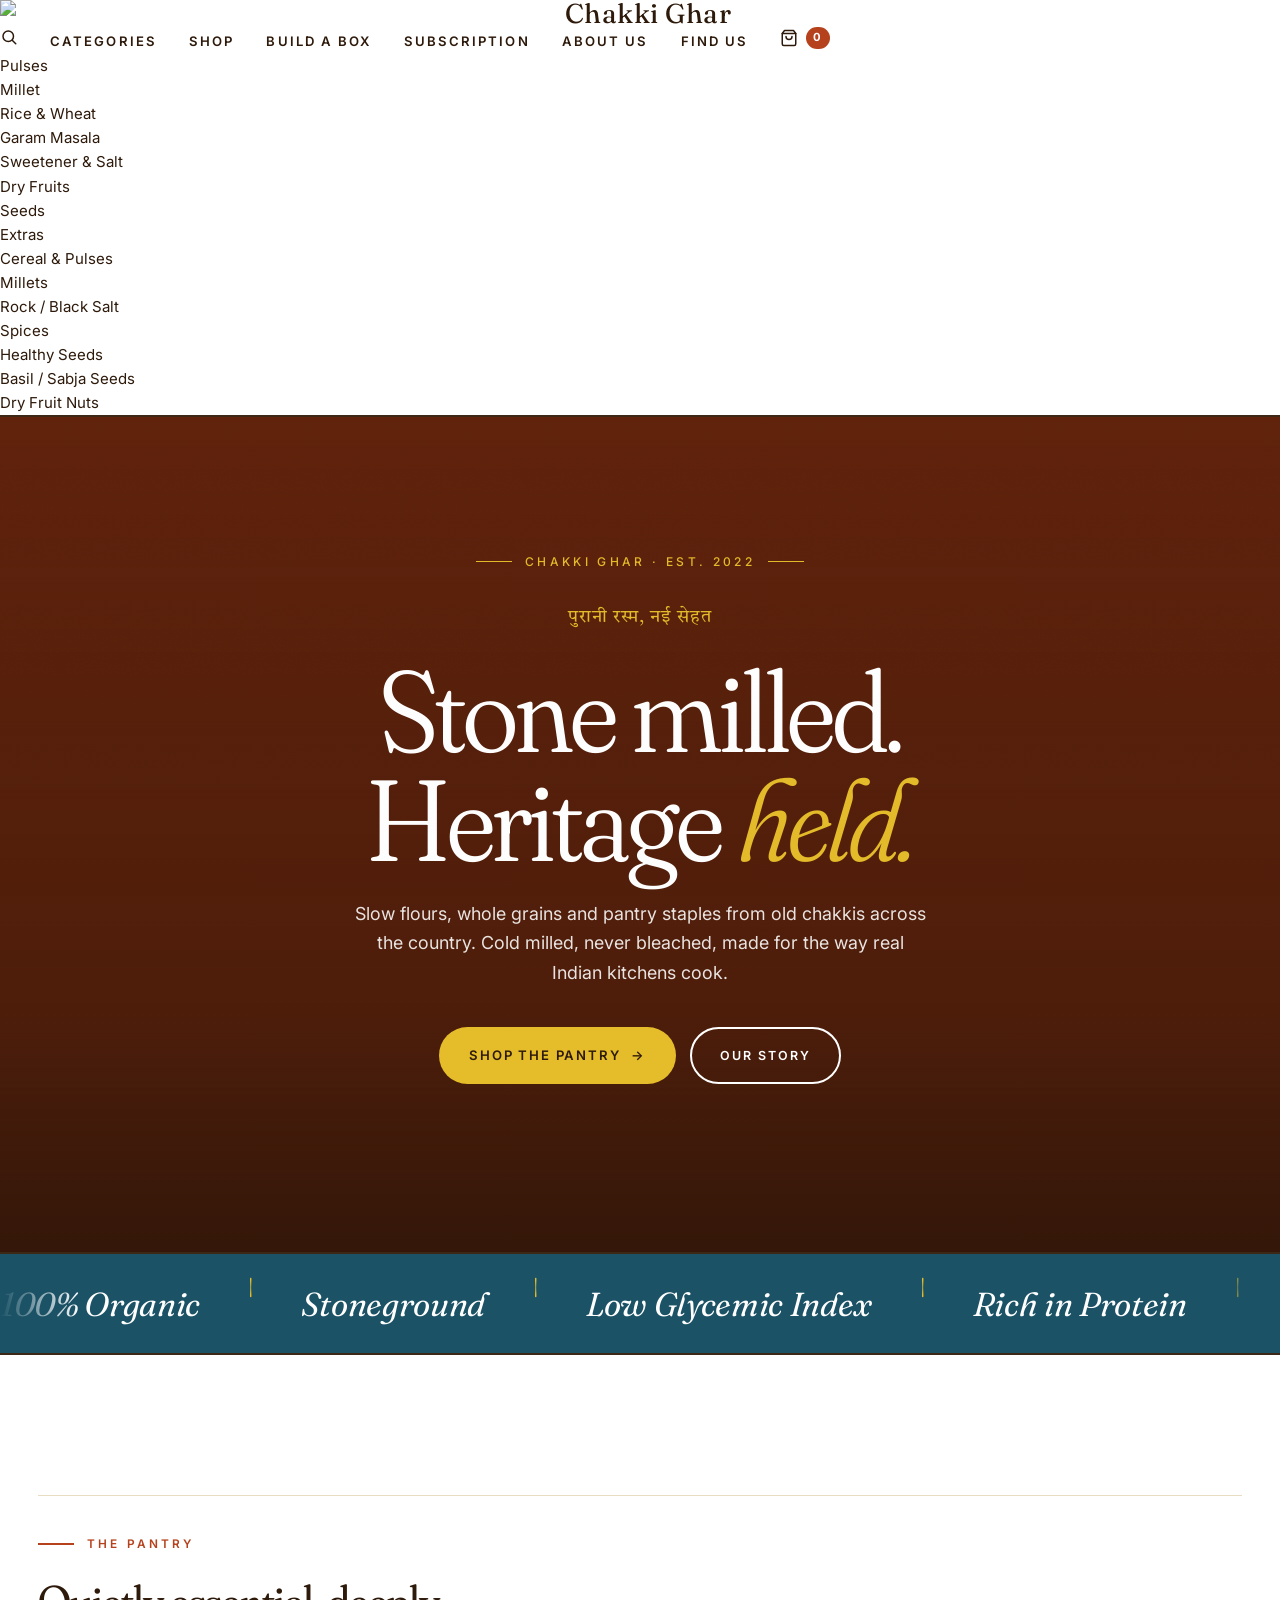
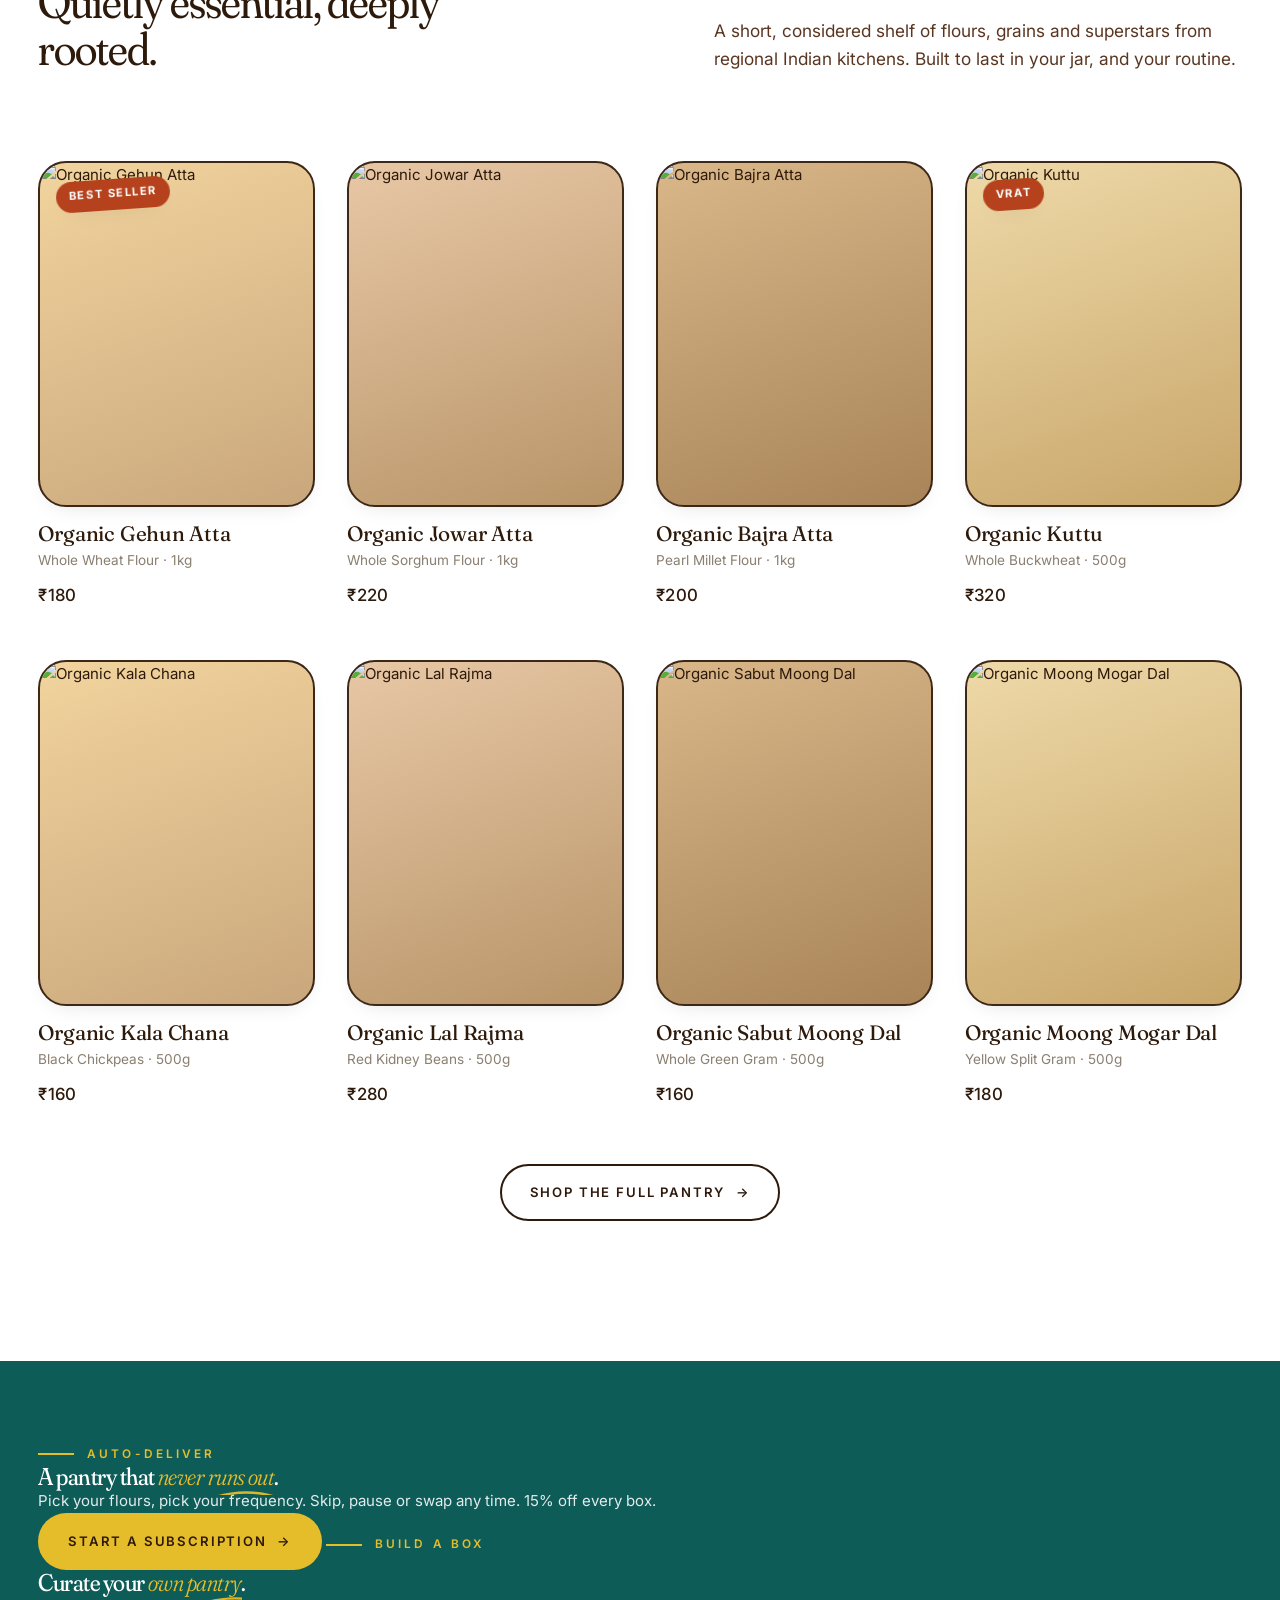
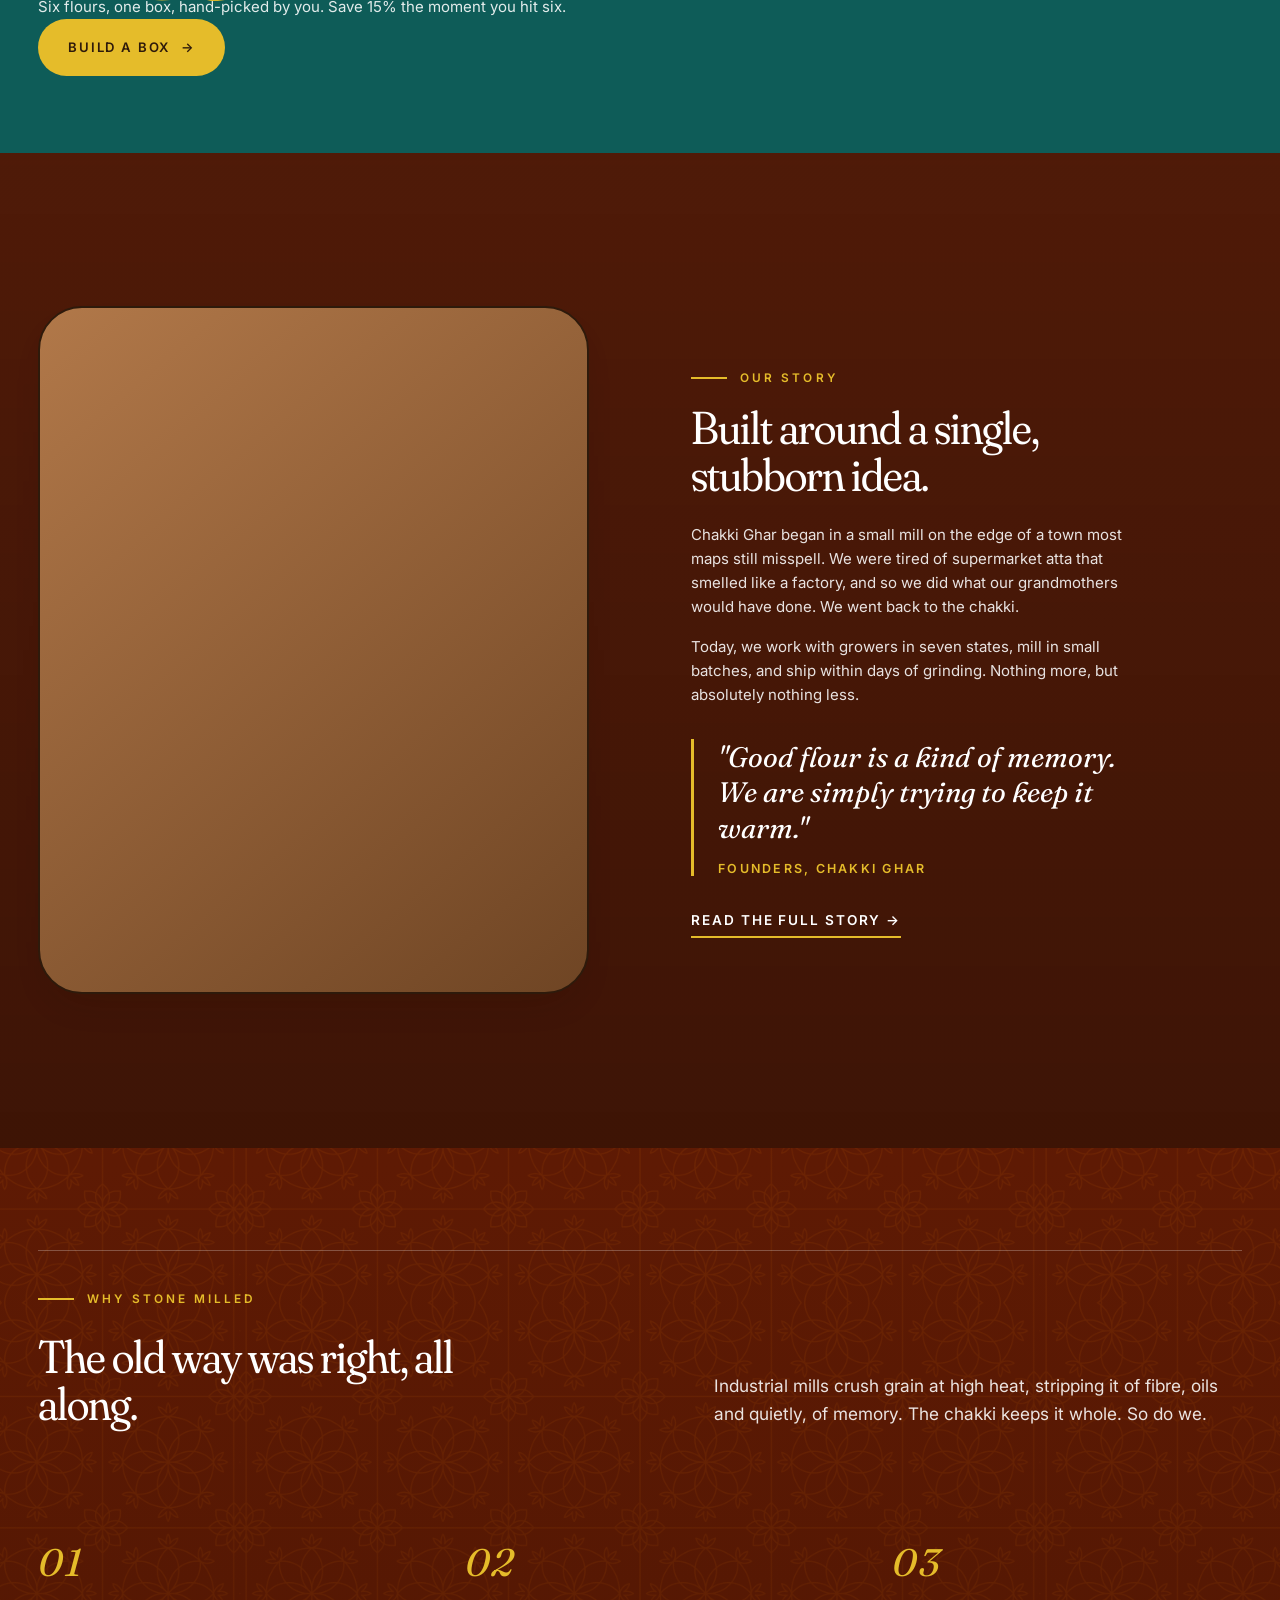
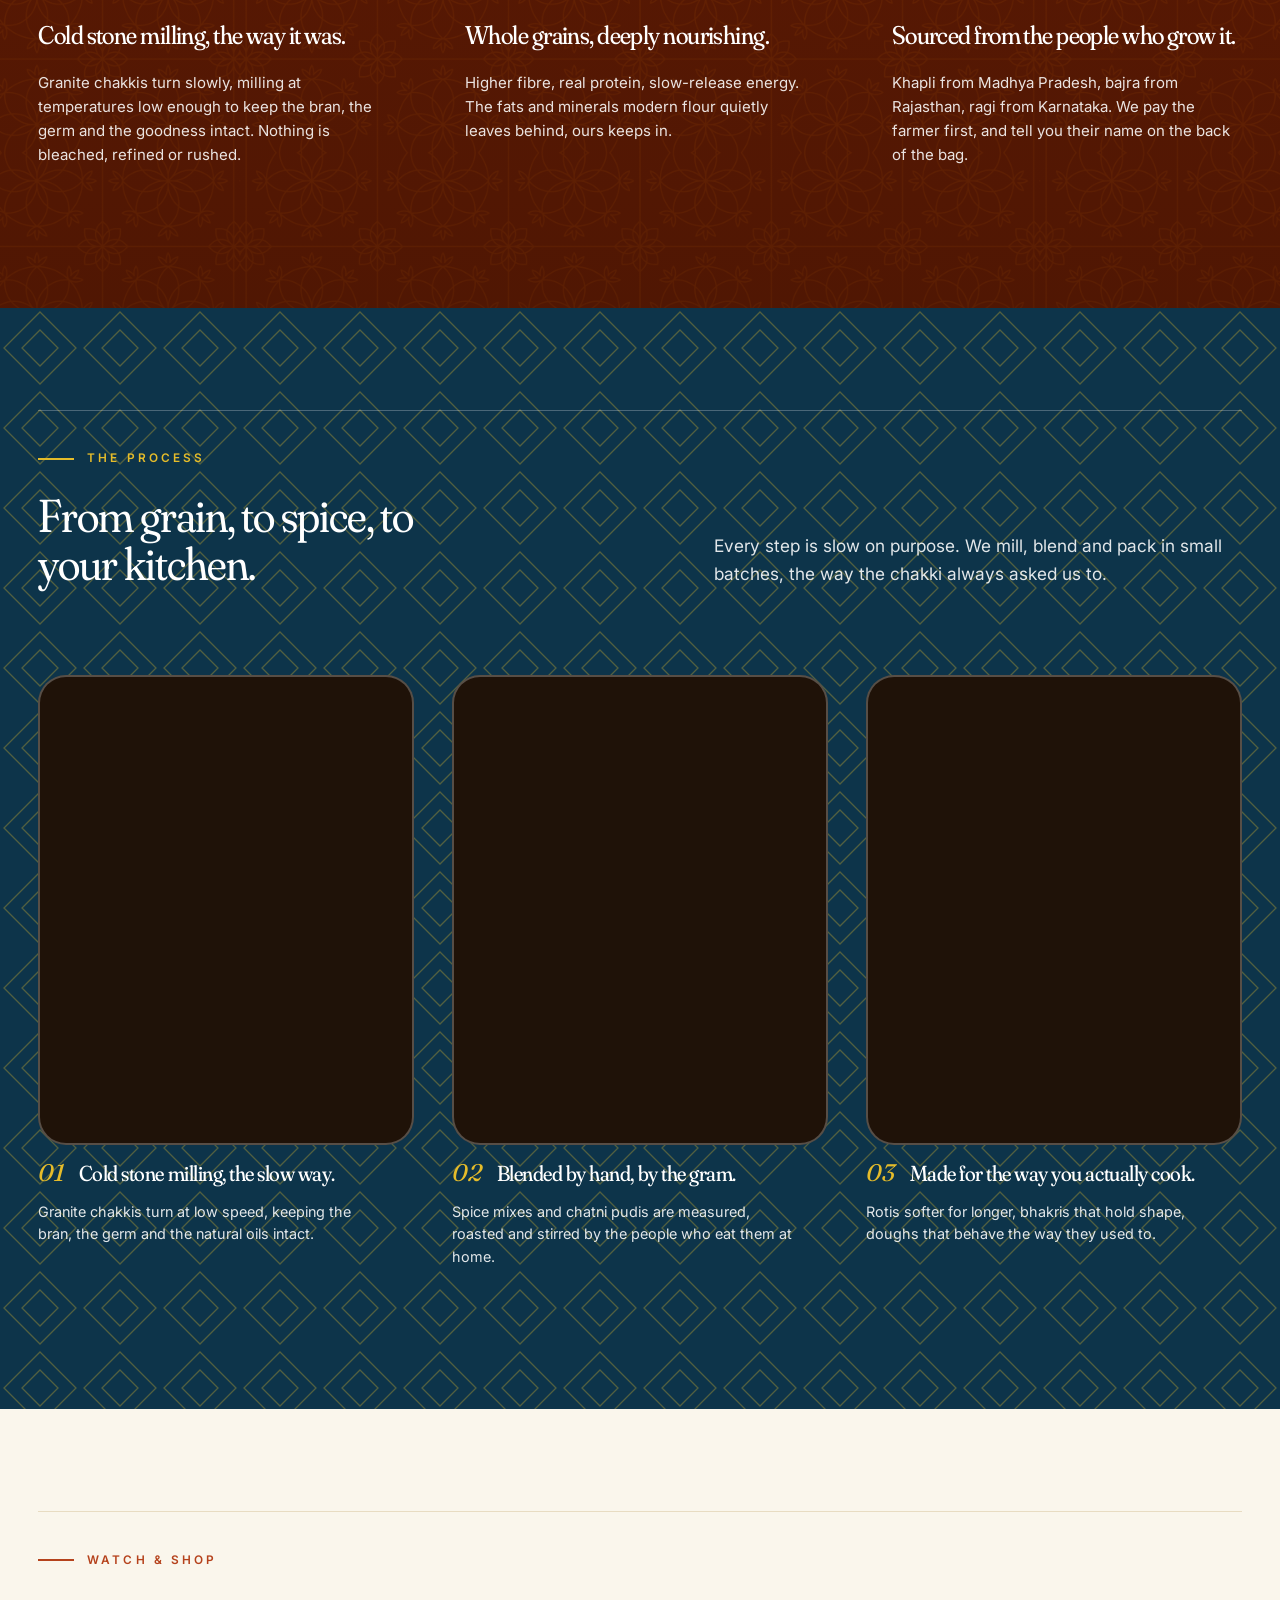
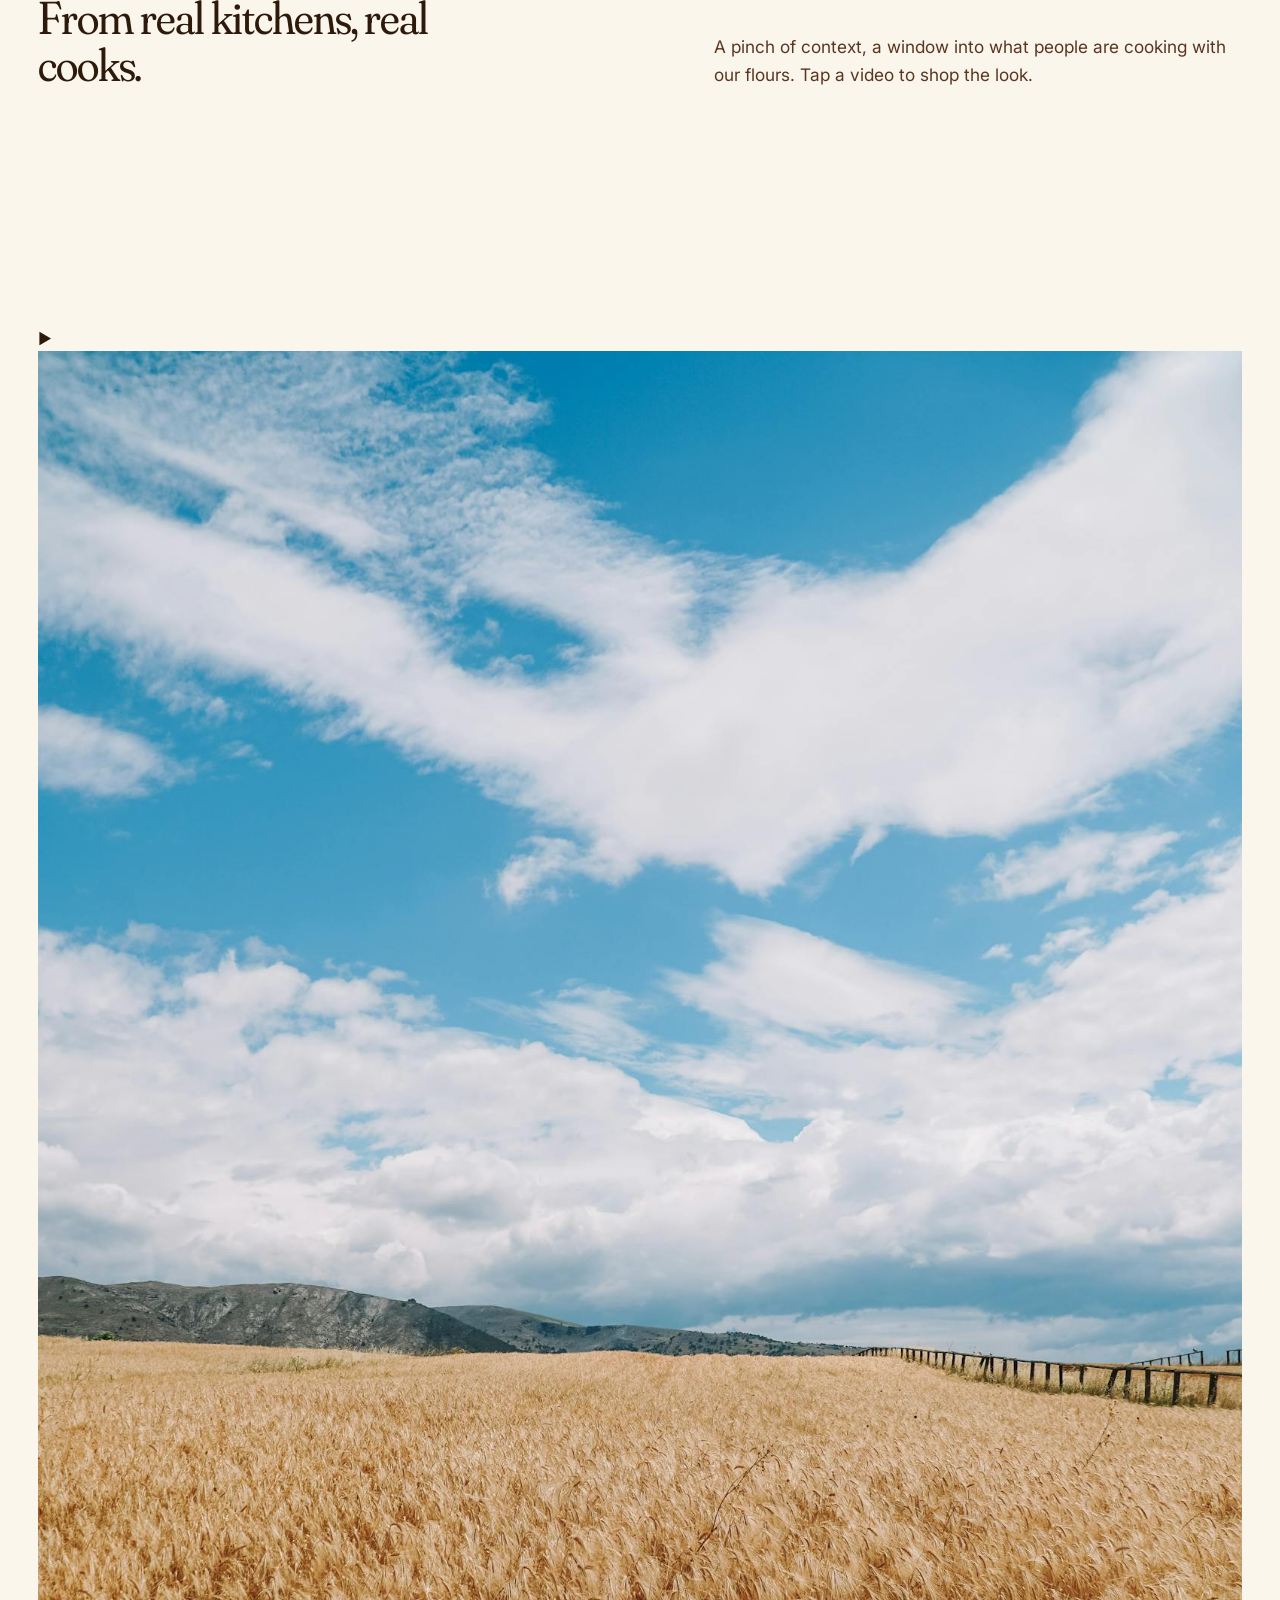
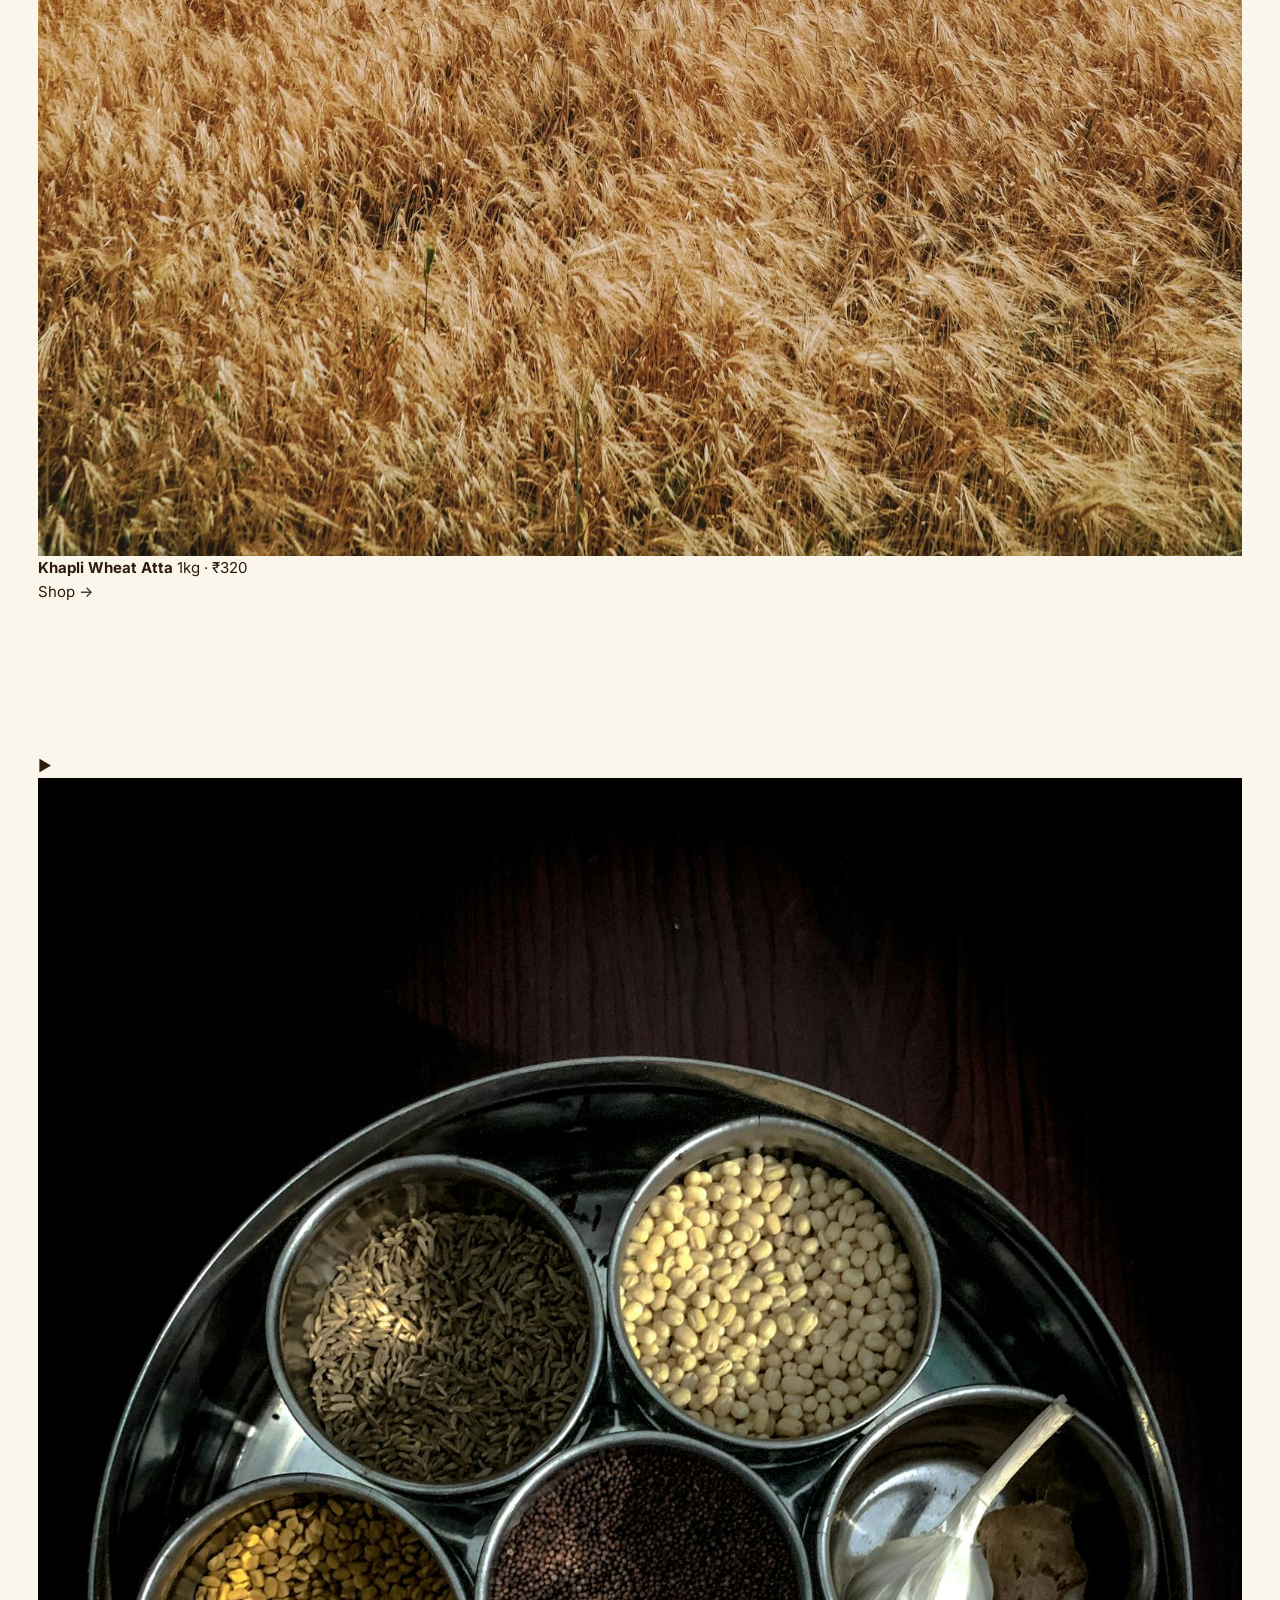
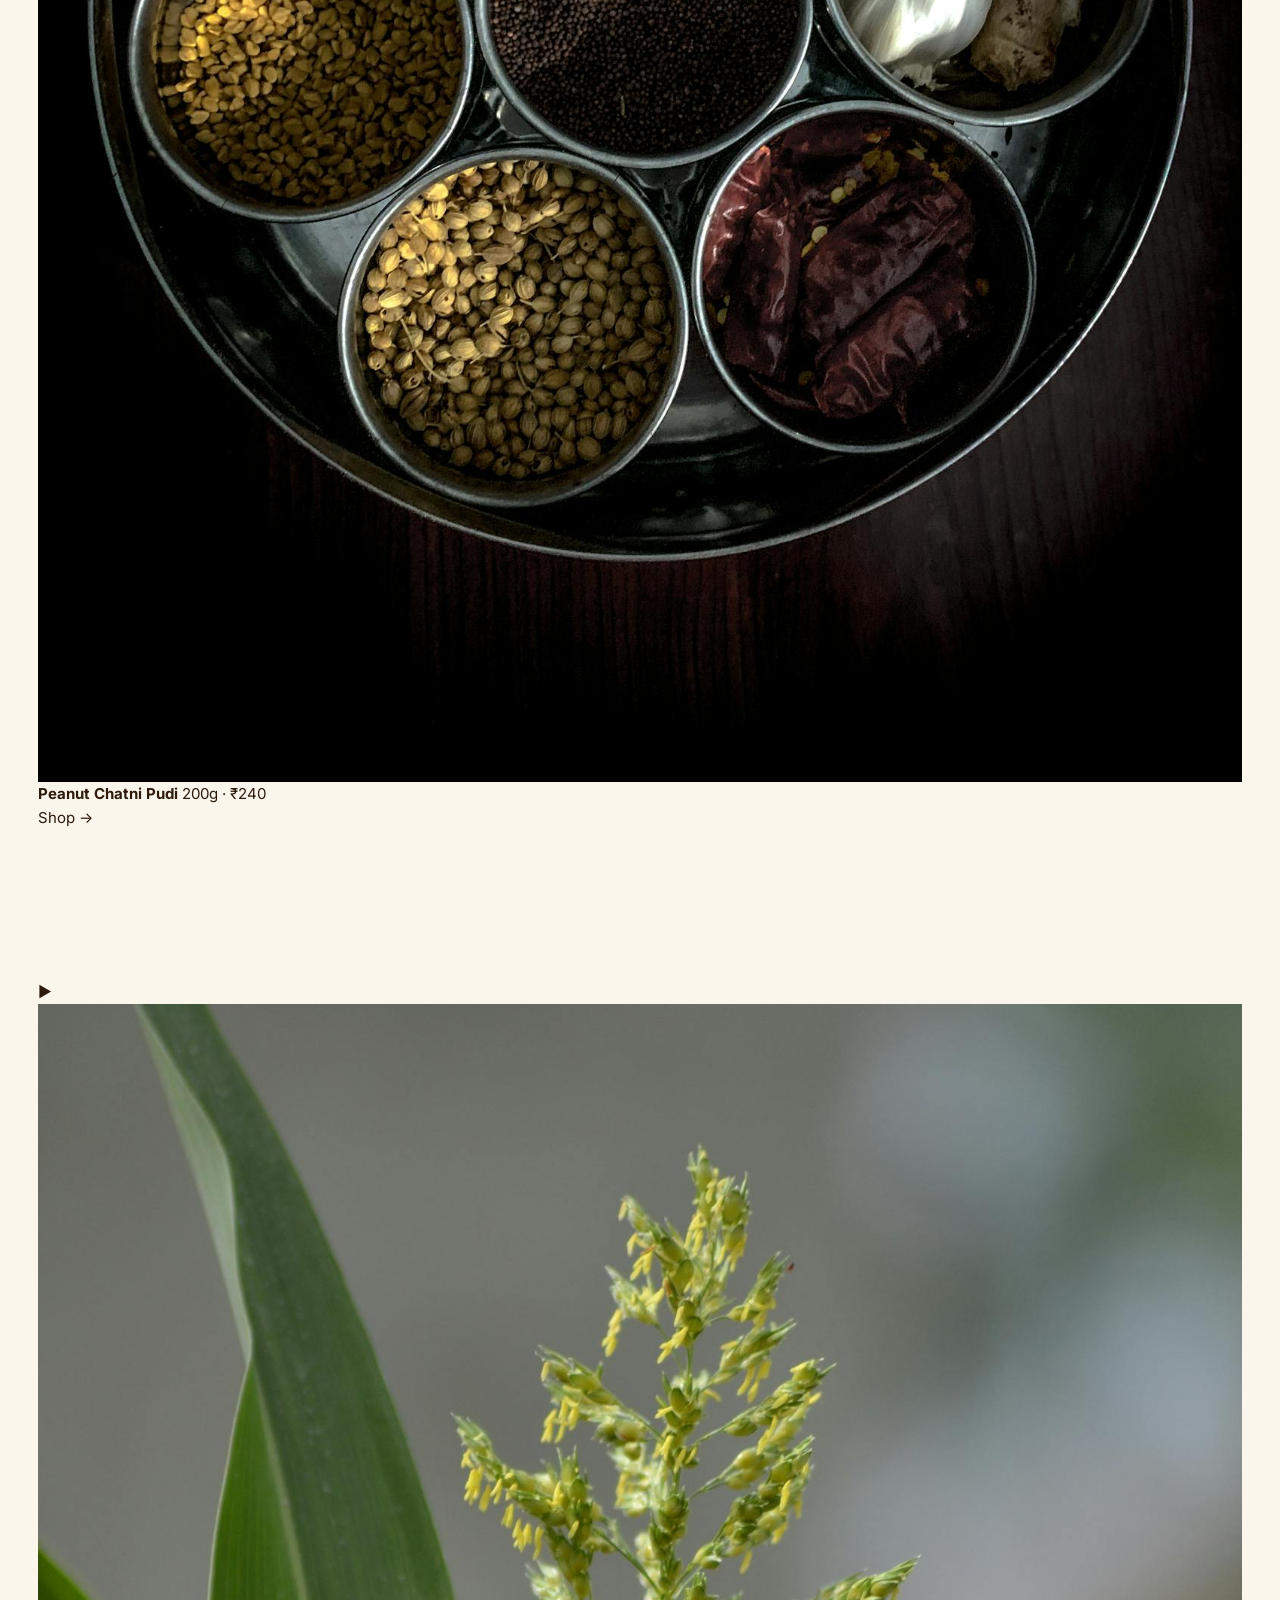
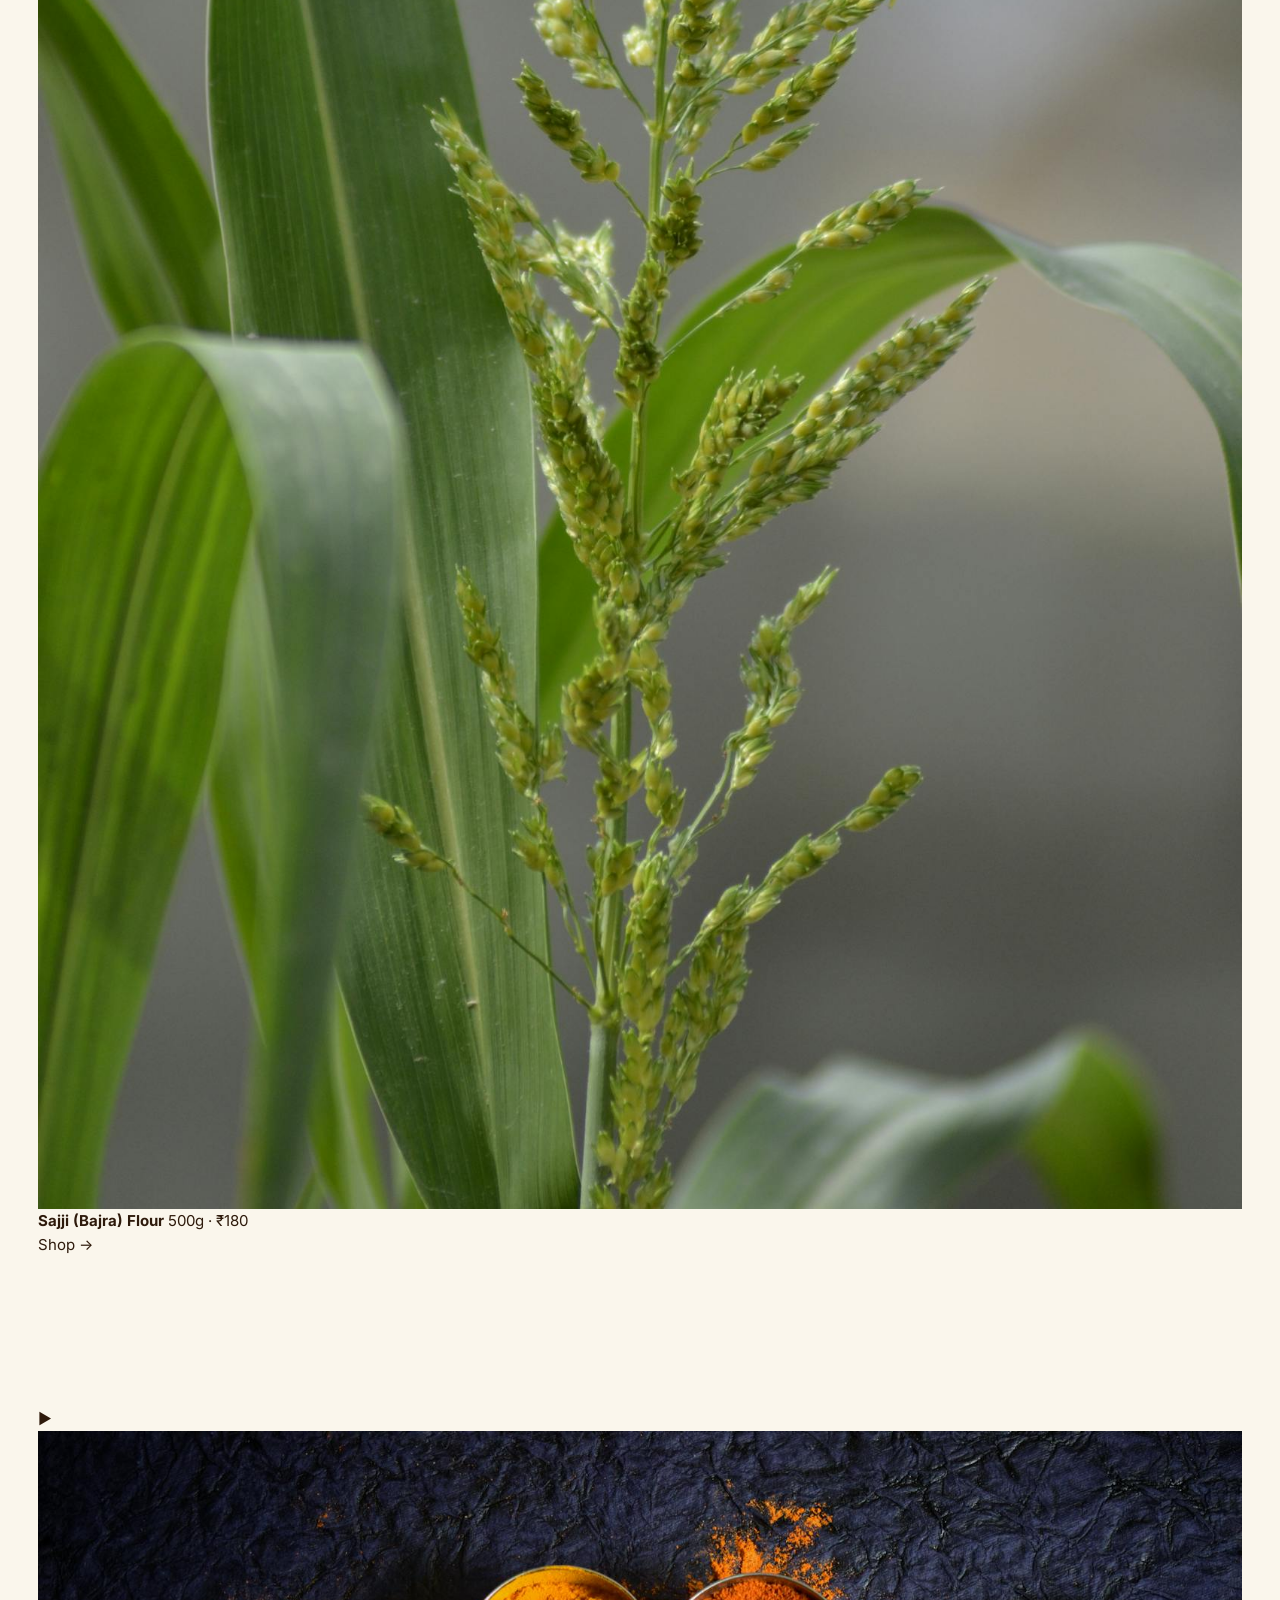
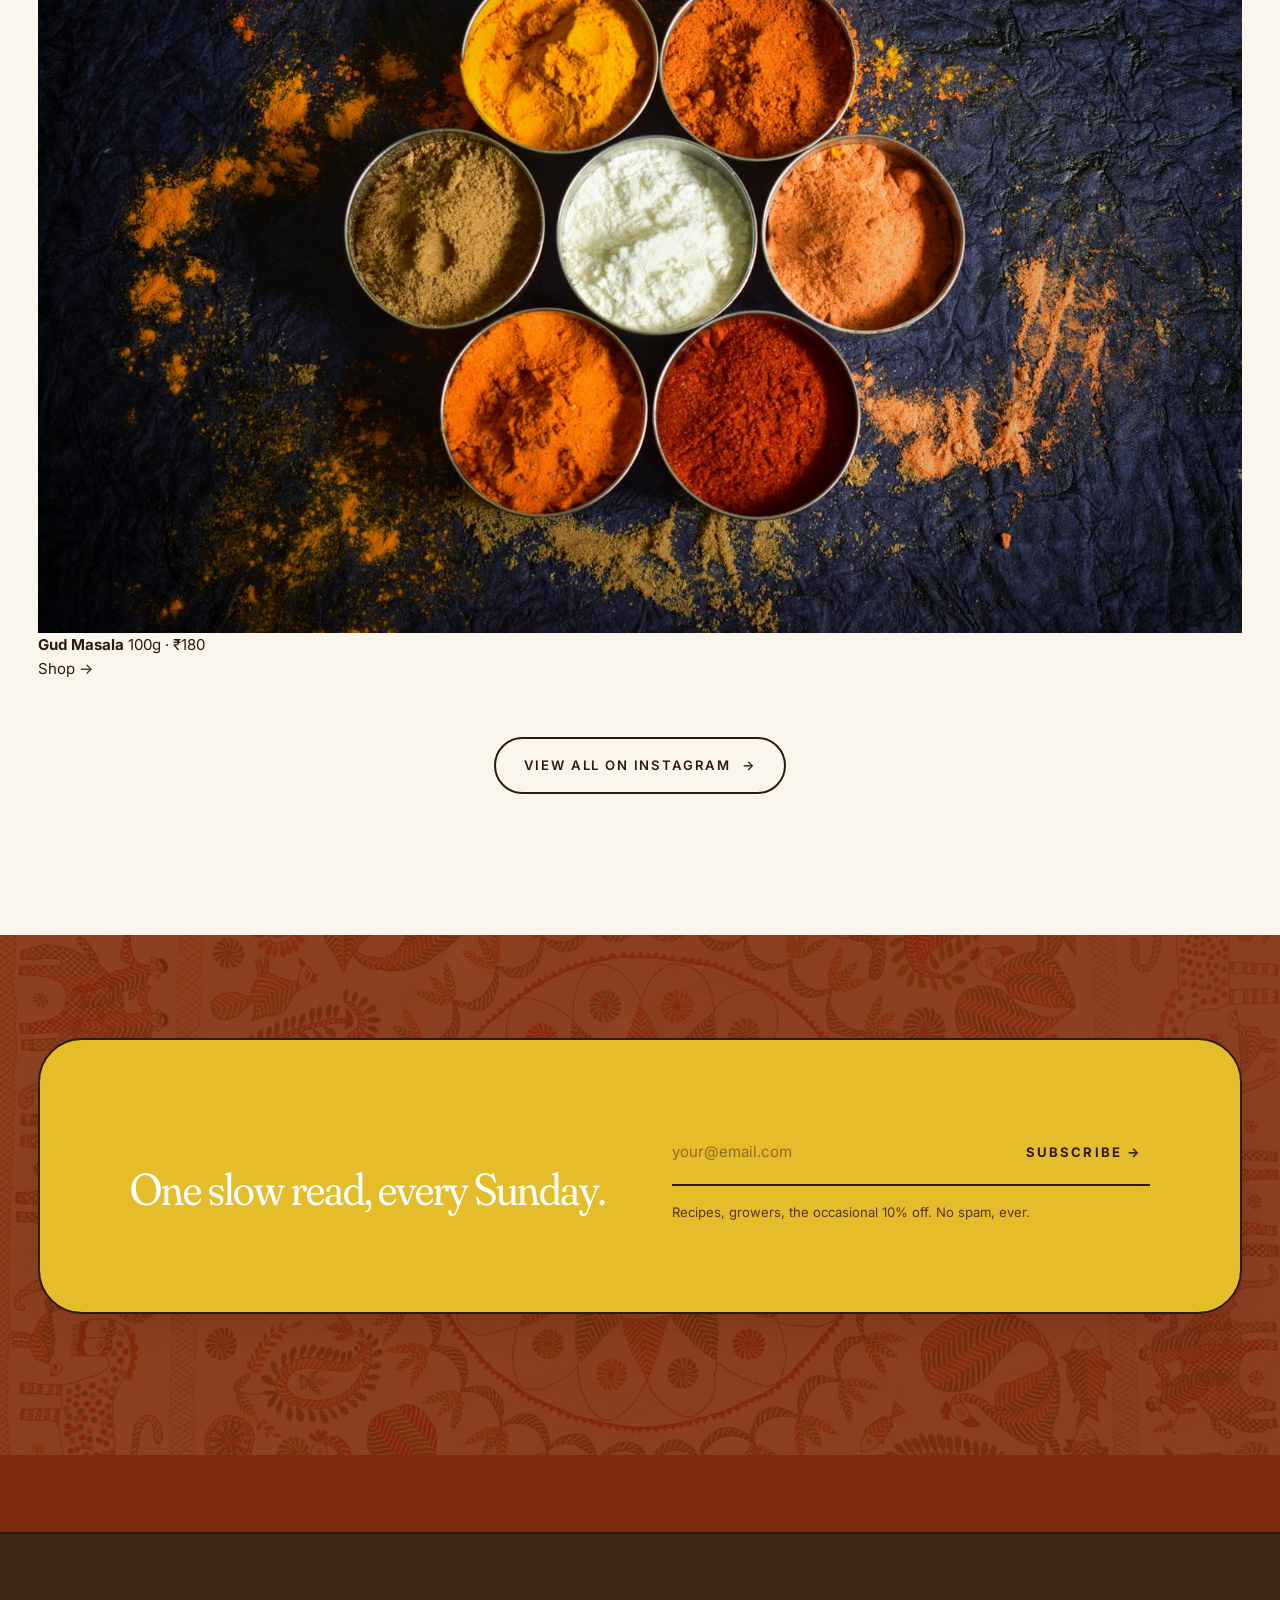
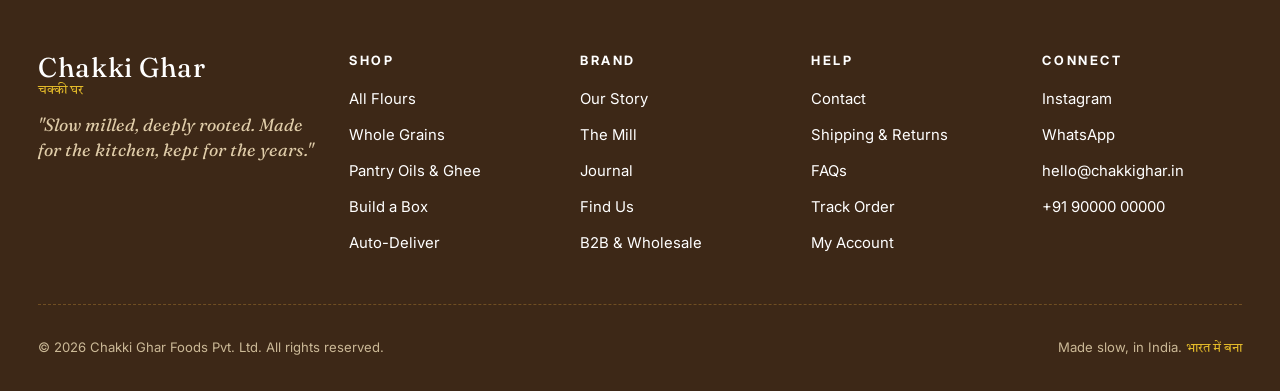
==== commit 42decc1e: "Add files via upload" ====
--- a/index.html
+++ b/index.html
@@ -12,36 +12,51 @@
 </head>
 <body class="theme-rust">
 
-  <div class="top-bar">
-    Free shipping across India on orders above ₹999 · <a href="subscribe.html">Auto-deliver and save 15%</a>
-  </div>
-
   <header class="site-header">
-    <nav class="nav">
-      <ul class="nav-links left">
-        <li><a href="shop.html">Shop</a></li>
-        <li><a href="bundles.html">Build a Box</a></li>
-        <li><a href="subscribe.html">Subscribe</a></li>
-      </ul>
-      <a href="index.html" class="logo">
-        Chakki Ghar
-        <span class="sub deva">चक्की घर</span>
-      </a>
-      <ul class="nav-links right">
-        <li><a href="story.html">Story</a></li>
-        <li><a href="journal.html">Journal</a></li>
-        <li><a href="locator.html">Find Us</a></li>
-        <li>
-          <button class="icon-btn" aria-label="Open cart">
-            <span class="nav-text">Cart</span>
+    <nav class="nav-primary" aria-label="Primary">
+      <a href="index.html" class="logo logo-image"><img src="assets/images/logo.png" alt="Chakki Ghar" /></a>
+      <ul class="nav-links">
+        <li class="nav-icon-item">
+          <button class="icon-btn search-btn" aria-label="Search">
+            <svg width="18" height="18" viewBox="0 0 24 24" fill="none" stroke="currentColor" stroke-width="2" stroke-linecap="round" stroke-linejoin="round"><circle cx="11" cy="11" r="7"/><line x1="21" y1="21" x2="16.65" y2="16.65"/></svg>
+          </button>
+        </li>
+        <li class="nav-text-item"><a href="shop.html">Categories</a></li>
+        <li class="nav-text-item"><a href="shop.html">Shop</a></li>
+        <li class="nav-text-item"><a href="bundles.html">Build a Box</a></li>
+        <li class="nav-text-item"><a href="subscribe.html">Subscription</a></li>
+        <li class="nav-text-item"><a href="story.html">About Us</a></li>
+        <li class="nav-text-item"><a href="locator.html">Find Us</a></li>
+        <li class="nav-icon-item">
+          <button class="icon-btn cart-btn" aria-label="Open cart">
+            <svg width="18" height="18" viewBox="0 0 24 24" fill="none" stroke="currentColor" stroke-width="2" stroke-linecap="round" stroke-linejoin="round"><path d="M6 2L3 6v14a2 2 0 0 0 2 2h14a2 2 0 0 0 2-2V6l-3-4z"/><line x1="3" y1="6" x2="21" y2="6"/><path d="M16 10a4 4 0 0 1-8 0"/></svg>
             <span class="cart-count">0</span>
           </button>
         </li>
-        <li>
-          <button class="mobile-toggle" aria-label="Open menu" id="menuToggle">
+        <li class="nav-icon-item nav-mobile-toggle">
+          <button class="mobile-toggle" id="menuToggle" aria-label="Open menu">
             <span></span><span></span><span></span>
           </button>
         </li>
+      </ul>
+    </nav>
+    <nav class="nav-categories" aria-label="Product categories">
+      <ul class="category-strip">
+        <li><a href="shop.html?cat=pulses">Pulses</a></li>
+        <li><a href="shop.html?cat=millet">Millet</a></li>
+        <li><a href="shop.html?cat=rice-wheat">Rice &amp; Wheat</a></li>
+        <li><a href="shop.html?cat=garam-masala">Garam Masala</a></li>
+        <li><a href="shop.html?cat=sweetener-salt">Sweetener &amp; Salt</a></li>
+        <li><a href="shop.html?cat=dry-fruits">Dry Fruits</a></li>
+        <li><a href="shop.html?cat=seeds">Seeds</a></li>
+        <li><a href="shop.html?cat=extras">Extras</a></li>
+        <li><a href="shop.html?cat=cereal-pulses">Cereal &amp; Pulses</a></li>
+        <li><a href="shop.html?cat=millets">Millets</a></li>
+        <li><a href="shop.html?cat=rock-black-salt">Rock / Black Salt</a></li>
+        <li><a href="shop.html?cat=spices">Spices</a></li>
+        <li><a href="shop.html?cat=healthy-seeds">Healthy Seeds</a></li>
+        <li><a href="shop.html?cat=basil-sabja">Basil / Sabja Seeds</a></li>
+        <li><a href="shop.html?cat=dry-fruit-nuts">Dry Fruit Nuts</a></li>
       </ul>
     </nav>
   </header>
@@ -81,76 +96,25 @@
     </div>
   </section>
 
-  <!-- Hero stats strip -->
-  <div class="hero-stats-strip">
-    <div class="container">
-      <div class="hero-stats reveal">
-        <div><strong>12+</strong><span>Heritage Grains</span></div>
-        <div><strong>Cold</strong><span>Stone Milled</span></div>
-        <div><strong>Zero</strong><span>Preservatives</span></div>
-        <div><strong>FSSAI</strong><span>Certified Sources</span></div>
-      </div>
+  <!-- FEATURE TICKER — Key product takeaways -->
+  <div class="marquee marquee-features" aria-hidden="true">
+    <div class="marquee-track">
+      <span>100% Organic</span> <span class="dot">|</span>
+      <span>Stoneground</span> <span class="dot">|</span>
+      <span>Low Glycemic Index</span> <span class="dot">|</span>
+      <span>Rich in Protein</span> <span class="dot">|</span>
+      <span>No Maida Added</span> <span class="dot">|</span>
+      <span>High Fibre</span> <span class="dot">|</span>
+      <span>No Additives, No Preservatives</span> <span class="dot">|</span>
+      <span>100% Organic</span> <span class="dot">|</span>
+      <span>Stoneground</span> <span class="dot">|</span>
+      <span>Low Glycemic Index</span> <span class="dot">|</span>
+      <span>Rich in Protein</span> <span class="dot">|</span>
+      <span>No Maida Added</span> <span class="dot">|</span>
+      <span>High Fibre</span> <span class="dot">|</span>
+      <span>No Additives, No Preservatives</span> <span class="dot">|</span>
     </div>
   </div>
-
-  <!-- MARQUEE -->
-  <div class="marquee" aria-hidden="true">
-    <div class="marquee-track">
-      <span>Khapli Wheat</span> <span class="dot">·</span>
-      <span>Bajra</span> <span class="dot">·</span>
-      <span>Ragi</span> <span class="dot">·</span>
-      <span>Jowar</span> <span class="dot">·</span>
-      <span>Kuttu</span> <span class="dot">·</span>
-      <span>Singhara</span> <span class="dot">·</span>
-      <span>Foxtail Millet</span> <span class="dot">·</span>
-      <span>Kodo</span> <span class="dot">·</span>
-      <span>Amaranth</span> <span class="dot">·</span>
-      <span>Black Rice</span> <span class="dot">·</span>
-      <span>Khapli Wheat</span> <span class="dot">·</span>
-      <span>Bajra</span> <span class="dot">·</span>
-      <span>Ragi</span> <span class="dot">·</span>
-      <span>Jowar</span> <span class="dot">·</span>
-      <span>Kuttu</span> <span class="dot">·</span>
-      <span>Singhara</span> <span class="dot">·</span>
-      <span>Foxtail Millet</span> <span class="dot">·</span>
-      <span>Kodo</span> <span class="dot">·</span>
-      <span>Amaranth</span> <span class="dot">·</span>
-      <span>Black Rice</span> <span class="dot">·</span>
-    </div>
-  </div>
-
-  <!-- PILLARS -->
-  <section class="section section-tile-rust">
-    <div class="container">
-      <div class="section-head reveal">
-        <div>
-          <span class="eyebrow">Why slow milled</span>
-          <h2>The old way was right, all along.</h2>
-        </div>
-        <p class="lede">
-          Industrial mills crush grain at high heat, stripping it of fibre, oils and quietly, of memory. The chakki keeps it whole. So do we.
-        </p>
-      </div>
-
-      <div class="pillars">
-        <div class="pillar reveal">
-          <span class="num">01</span>
-          <h3>Cold stone milling, the way it was.</h3>
-          <p>Granite chakkis turn slowly, milling at temperatures low enough to keep the bran, the germ and the goodness intact. Nothing is bleached, refined or rushed.</p>
-        </div>
-        <div class="pillar reveal">
-          <span class="num">02</span>
-          <h3>Whole grains, deeply nourishing.</h3>
-          <p>Higher fibre, real protein, slow-release energy. The fats and minerals modern flour quietly leaves behind, ours keeps in.</p>
-        </div>
-        <div class="pillar reveal">
-          <span class="num">03</span>
-          <h3>Sourced from the people who grow it.</h3>
-          <p>Khapli from Madhya Pradesh, bajra from Rajasthan, ragi from Karnataka. We pay the farmer first, and tell you their name on the back of the bag.</p>
-        </div>
-      </div>
-    </div>
-  </section>
 
   <!-- FEATURED PRODUCTS -->
   <section class="section section-white">
@@ -168,99 +132,124 @@
       <div class="product-grid">
         <a href="product.html" class="product-card reveal">
           <div class="media">
-            <div class="img-placeholder">Khapli Atta · 1kg<br />warm wheat tones</div>
+            <img src="assets/images/products/wheat-flour.jpg" alt="Organic Gehun Atta" loading="lazy" />
             <div class="badge">Best Seller</div>
             <div class="quick">Quick Add</div>
           </div>
           <div class="info">
-            <span class="name">Khapli Wheat Atta</span>
-            <span class="meta">Stone milled · 1kg pack</span>
+            <span class="name">Organic Gehun Atta</span>
+            <span class="meta">Whole Wheat Flour · 1kg</span>
+            <span class="price">₹180</span>
+          </div>
+        </a>
+        <a href="product.html" class="product-card reveal">
+          <div class="media">
+            <img src="assets/images/products/jowar.jpg" alt="Organic Jowar Atta" loading="lazy" />
+            
+            <div class="quick">Quick Add</div>
+          </div>
+          <div class="info">
+            <span class="name">Organic Jowar Atta</span>
+            <span class="meta">Whole Sorghum Flour · 1kg</span>
+            <span class="price">₹220</span>
+          </div>
+        </a>
+        <a href="product.html" class="product-card reveal">
+          <div class="media">
+            <img src="assets/images/products/bajra.jpg" alt="Organic Bajra Atta" loading="lazy" />
+            
+            <div class="quick">Quick Add</div>
+          </div>
+          <div class="info">
+            <span class="name">Organic Bajra Atta</span>
+            <span class="meta">Pearl Millet Flour · 1kg</span>
+            <span class="price">₹200</span>
+          </div>
+        </a>
+        <a href="product.html" class="product-card reveal">
+          <div class="media">
+            <img src="assets/images/products/buckwheat.jpg" alt="Organic Kuttu" loading="lazy" />
+            <div class="badge">Vrat</div>
+            <div class="quick">Quick Add</div>
+          </div>
+          <div class="info">
+            <span class="name">Organic Kuttu</span>
+            <span class="meta">Whole Buckwheat · 500g</span>
             <span class="price">₹320</span>
           </div>
         </a>
         <a href="product.html" class="product-card reveal">
           <div class="media">
-            <div class="img-placeholder">Bajra Flour · 500g<br />slate grey, soft grain</div>
-            <div class="quick">Quick Add</div>
-          </div>
-          <div class="info">
-            <span class="name">Bajra Flour</span>
-            <span class="meta">Sourced from Bikaner · 500g</span>
+            <img src="assets/images/products/kala-chana.jpg" alt="Organic Kala Chana" loading="lazy" />
+            
+            <div class="quick">Quick Add</div>
+          </div>
+          <div class="info">
+            <span class="name">Organic Kala Chana</span>
+            <span class="meta">Black Chickpeas · 500g</span>
+            <span class="price">₹160</span>
+          </div>
+        </a>
+        <a href="product.html" class="product-card reveal">
+          <div class="media">
+            <img src="assets/images/products/rajma.jpg" alt="Organic Lal Rajma" loading="lazy" />
+            
+            <div class="quick">Quick Add</div>
+          </div>
+          <div class="info">
+            <span class="name">Organic Lal Rajma</span>
+            <span class="meta">Red Kidney Beans · 500g</span>
+            <span class="price">₹280</span>
+          </div>
+        </a>
+        <a href="product.html" class="product-card reveal">
+          <div class="media">
+            <img src="assets/images/products/moong-green.jpg" alt="Organic Sabut Moong Dal" loading="lazy" />
+            
+            <div class="quick">Quick Add</div>
+          </div>
+          <div class="info">
+            <span class="name">Organic Sabut Moong Dal</span>
+            <span class="meta">Whole Green Gram · 500g</span>
+            <span class="price">₹160</span>
+          </div>
+        </a>
+        <a href="product.html" class="product-card reveal">
+          <div class="media">
+            <img src="assets/images/products/moong-yellow.jpg" alt="Organic Moong Mogar Dal" loading="lazy" />
+            
+            <div class="quick">Quick Add</div>
+          </div>
+          <div class="info">
+            <span class="name">Organic Moong Mogar Dal</span>
+            <span class="meta">Yellow Split Gram · 500g</span>
             <span class="price">₹180</span>
-          </div>
-        </a>
-        <a href="product.html" class="product-card reveal">
-          <div class="media">
-            <div class="img-placeholder">Ragi Mudde Atta · 1kg<br />finger millet, dark</div>
-            <div class="badge">New</div>
-            <div class="quick">Quick Add</div>
-          </div>
-          <div class="info">
-            <span class="name">Ragi (Finger Millet) Atta</span>
-            <span class="meta">From the Deccan · 1kg</span>
-            <span class="price">₹260</span>
-          </div>
-        </a>
-        <a href="product.html" class="product-card reveal">
-          <div class="media">
-            <div class="img-placeholder">Foxtail Millet · 500g<br />pale gold, whole</div>
-            <div class="quick">Quick Add</div>
-          </div>
-          <div class="info">
-            <span class="name">Whole Foxtail Millet</span>
-            <span class="meta">Slow-cooked staple · 500g</span>
-            <span class="price">₹220</span>
-          </div>
-        </a>
-        <a href="product.html" class="product-card reveal">
-          <div class="media">
-            <div class="img-placeholder">Jowar Atta · 1kg<br />creamy ivory</div>
-            <div class="quick">Quick Add</div>
-          </div>
-          <div class="info">
-            <span class="name">Jowar Atta</span>
-            <span class="meta">Wholesome bhakri base · 1kg</span>
-            <span class="price">₹240</span>
-          </div>
-        </a>
-        <a href="product.html" class="product-card reveal">
-          <div class="media">
-            <div class="img-placeholder">Kuttu Atta · 500g<br />vrat-friendly</div>
-            <div class="badge">Vrat</div>
-            <div class="quick">Quick Add</div>
-          </div>
-          <div class="info">
-            <span class="name">Kuttu (Buckwheat) Atta</span>
-            <span class="meta">For fasting days · 500g</span>
-            <span class="price">₹290</span>
-          </div>
-        </a>
-        <a href="product.html" class="product-card reveal">
-          <div class="media">
-            <div class="img-placeholder">Multigrain · 1kg<br />house blend</div>
-            <div class="quick">Quick Add</div>
-          </div>
-          <div class="info">
-            <span class="name">Chakki Ghar House Multigrain</span>
-            <span class="meta">7 grains, no maida · 1kg</span>
-            <span class="price">₹360</span>
-          </div>
-        </a>
-        <a href="product.html" class="product-card reveal">
-          <div class="media">
-            <div class="img-placeholder">Cold Pressed Ghee<br />honeyed, fragrant</div>
-            <div class="quick">Quick Add</div>
-          </div>
-          <div class="info">
-            <span class="name">A2 Bilona Ghee</span>
-            <span class="meta">Cultured the old way · 500ml</span>
-            <span class="price">₹920</span>
           </div>
         </a>
       </div>
 
       <div style="text-align: center; margin-top: clamp(2rem, 5vw, 3.5rem);" class="reveal">
         <a href="shop.html" class="btn btn-outline">Shop the Full Pantry <span class="arrow">→</span></a>
+      </div>
+    </div>
+  </section>
+
+  <!-- SPLIT PROMO — Subscribe | Build a Box, side-by-side -->
+  <section class="section-tight section-teal">
+    <div class="container">
+      <div class="split-promo">
+        <a href="subscribe.html" class="split-promo-card subscribe reveal">
+          <span class="eyebrow">Auto-Deliver</span>
+          <h3>A pantry that <em>never runs out</em>.</h3>
+          <p>Pick your flours, pick your frequency. Skip, pause or swap any time. 15% off every box.</p>
+          <span class="btn btn-marigold">Start a Subscription <span class="arrow">→</span></span>
+        </a>
+        <a href="bundles.html" class="split-promo-card bundle reveal">
+          <span class="eyebrow">Build a Box</span>
+          <h3>Curate your <em>own pantry</em>.</h3>
+          <p>Six flours, one box, hand-picked by you. Save 15% the moment you hit six.</p>
+          <span class="btn btn-marigold">Build a Box <span class="arrow">→</span></span>
+        </a>
       </div>
     </div>
   </section>
@@ -293,38 +282,34 @@
     </div>
   </section>
 
-  <!-- CTA STRIP -->
-  <section class="section-tight section-tile-saffron">
-    <div class="container">
-      <div class="cta-strip reveal">
-        <div class="cta-content">
-          <span class="eyebrow" style="color: var(--turmeric);">Auto-Deliver</span>
-          <h2>A pantry that <em>never runs out</em>.</h2>
-          <p>
-            Pick your flours, pick your frequency, and let us do the math. Skip, pause or swap any time. Milled the morning we ship, and free shipping every box.
-          </p>
-          <ul class="cta-chips">
-            <li>15% off every box</li>
-            <li>Free shipping, always</li>
-            <li>Skip or pause any time</li>
-            <li>Milled on dispatch day</li>
-          </ul>
-          <div class="actions">
-            <a href="subscribe.html" class="btn btn-primary">Start a Subscription <span class="arrow">→</span></a>
-            <a href="bundles.html" class="btn btn-outline">Build a One-Time Box</a>
-          </div>
-        </div>
-        <div class="cta-visual">
-          <img src="assets/images/stock/spices-flatlay.jpg" alt="A monthly pantry box of stone-milled flours and spices" />
-          <div class="cta-pricetag">
-            <span class="cta-pricetag-lead">From</span>
-            <strong>₹1,449</strong>
-            <span class="cta-pricetag-trail">/ month</span>
-          </div>
-          <div class="cta-stamp">
-            <span class="deva">सदस्यता</span>
-            <span>Member Pantry</span>
-          </div>
+  <!-- WHY STONE MILLED — Pillars -->
+  <section class="section section-tile-rust">
+    <div class="container">
+      <div class="section-head reveal">
+        <div>
+          <span class="eyebrow">Why stone milled</span>
+          <h2>The old way was right, all along.</h2>
+        </div>
+        <p class="lede">
+          Industrial mills crush grain at high heat, stripping it of fibre, oils and quietly, of memory. The chakki keeps it whole. So do we.
+        </p>
+      </div>
+
+      <div class="pillars">
+        <div class="pillar reveal">
+          <span class="num">01</span>
+          <h3>Cold stone milling, the way it was.</h3>
+          <p>Granite chakkis turn slowly, milling at temperatures low enough to keep the bran, the germ and the goodness intact. Nothing is bleached, refined or rushed.</p>
+        </div>
+        <div class="pillar reveal">
+          <span class="num">02</span>
+          <h3>Whole grains, deeply nourishing.</h3>
+          <p>Higher fibre, real protein, slow-release energy. The fats and minerals modern flour quietly leaves behind, ours keeps in.</p>
+        </div>
+        <div class="pillar reveal">
+          <span class="num">03</span>
+          <h3>Sourced from the people who grow it.</h3>
+          <p>Khapli from Madhya Pradesh, bajra from Rajasthan, ragi from Karnataka. We pay the farmer first, and tell you their name on the back of the bag.</p>
         </div>
       </div>
     </div>
@@ -383,63 +368,91 @@
     </div>
   </section>
 
-  <!-- JOURNAL -->
+  <!-- WATCH AND SHOP — UGC video grid -->
   <section class="section section-cream">
     <div class="container">
       <div class="section-head reveal">
         <div>
-          <span class="eyebrow">The Journal</span>
-          <h2>Notes from the chakki.</h2>
+          <span class="eyebrow">Watch & Shop</span>
+          <h2>From real kitchens, real cooks.</h2>
         </div>
         <p class="lede">
-          Recipes, kitchen lore, farmer profiles and the occasional opinion. Read slowly, ideally with chai.
+          A pinch of context, a window into what people are cooking with our flours. Tap a video to shop the look.
         </p>
       </div>
 
-      <div class="journal-grid">
-        <a href="journal.html" class="j-card feature reveal">
-          <div class="media">
-            <img src="assets/images/stock/roti-tawa.jpg" alt="Freshly cooked roti on a traditional pan" />
-          </div>
-          <span class="tag">Recipe</span>
-          <h3>The case for the bhakri, and a recipe that finally works.</h3>
-          <p>Jowar and bajra make the most honest breads in the country. Here is the technique we settled on after a year of failed attempts.</p>
-          <span class="read-more">Read · 6 min</span>
-        </a>
-        <a href="journal.html" class="j-card reveal">
-          <div class="media">
-            <img src="assets/images/stock/millet-stalks.jpg" alt="Bajra millet stalks in a field" />
-          </div>
-          <span class="tag">Farmer Profile</span>
-          <h3>Rajaram of Bikaner, and the bajra that started it all.</h3>
-          <span class="read-more">Read · 4 min</span>
-        </a>
-        <a href="journal.html" class="j-card reveal">
-          <div class="media">
-            <img src="assets/images/stock/pantry-jars.jpg" alt="Glass jars of grains on a pantry shelf" />
-          </div>
-          <span class="tag">Pantry</span>
-          <h3>How to store stone-milled flour so it actually stays fresh.</h3>
-          <span class="read-more">Read · 3 min</span>
+      <div class="watch-shop-grid">
+        <a href="product.html" class="watch-shop-card reveal">
+          <video autoplay muted loop playsinline preload="metadata">
+            <source src="assets/videos/traditional-bread.mp4" type="video/mp4" />
+          </video>
+          <span class="play-icon" aria-hidden="true">▶</span>
+          <div class="watch-shop-overlay">
+            <div class="watch-shop-product">
+              <img src="assets/images/stock/wheat-golden.jpg" alt="Khapli Wheat Atta" />
+              <div class="info">
+                <strong>Khapli Wheat Atta</strong>
+                <span>1kg · ₹320</span>
+              </div>
+              <span class="shop-link">Shop →</span>
+            </div>
+          </div>
+        </a>
+
+        <a href="product.html" class="watch-shop-card reveal">
+          <video autoplay muted loop playsinline preload="metadata">
+            <source src="assets/videos/coriander-powder.mp4" type="video/mp4" />
+          </video>
+          <span class="play-icon" aria-hidden="true">▶</span>
+          <div class="watch-shop-overlay">
+            <div class="watch-shop-product">
+              <img src="assets/images/stock/spices-bowls.jpg" alt="Peanut Chatni Pudi" />
+              <div class="info">
+                <strong>Peanut Chatni Pudi</strong>
+                <span>200g · ₹240</span>
+              </div>
+              <span class="shop-link">Shop →</span>
+            </div>
+          </div>
+        </a>
+
+        <a href="product.html" class="watch-shop-card reveal">
+          <video autoplay muted loop playsinline preload="metadata">
+            <source src="assets/videos/pestle-mortar.mp4" type="video/mp4" />
+          </video>
+          <span class="play-icon" aria-hidden="true">▶</span>
+          <div class="watch-shop-overlay">
+            <div class="watch-shop-product">
+              <img src="assets/images/stock/millet-stalks.jpg" alt="Sajji Flour" />
+              <div class="info">
+                <strong>Sajji (Bajra) Flour</strong>
+                <span>500g · ₹180</span>
+              </div>
+              <span class="shop-link">Shop →</span>
+            </div>
+          </div>
+        </a>
+
+        <a href="product.html" class="watch-shop-card reveal">
+          <video autoplay muted loop playsinline preload="metadata">
+            <source src="assets/videos/seasoning-fingertips.mp4" type="video/mp4" />
+          </video>
+          <span class="play-icon" aria-hidden="true">▶</span>
+          <div class="watch-shop-overlay">
+            <div class="watch-shop-product">
+              <img src="assets/images/stock/spices-flatlay.jpg" alt="Gud Masala" />
+              <div class="info">
+                <strong>Gud Masala</strong>
+                <span>100g · ₹180</span>
+              </div>
+              <span class="shop-link">Shop →</span>
+            </div>
+          </div>
         </a>
       </div>
 
       <div style="text-align: center; margin-top: clamp(2rem, 5vw, 3.5rem);" class="reveal">
-        <a href="journal.html" class="btn btn-outline">Explore the Journal <span class="arrow">→</span></a>
-      </div>
-    </div>
-  </section>
-
-  <!-- PRESS -->
-  <section class="section-tight section-olive-deep">
-    <div class="container">
-      <div class="press reveal">
-        <span class="label">As Featured In</span>
-        <span class="name">Vogue India</span>
-        <span class="name">Condé Nast Traveller</span>
-        <span class="name">Mint Lounge</span>
-        <span class="name">Goya Journal</span>
-        <span class="name">Architectural Digest</span>
+        <a href="#" class="btn btn-outline">View All on Instagram <span class="arrow">→</span></a>
       </div>
     </div>
   </section>
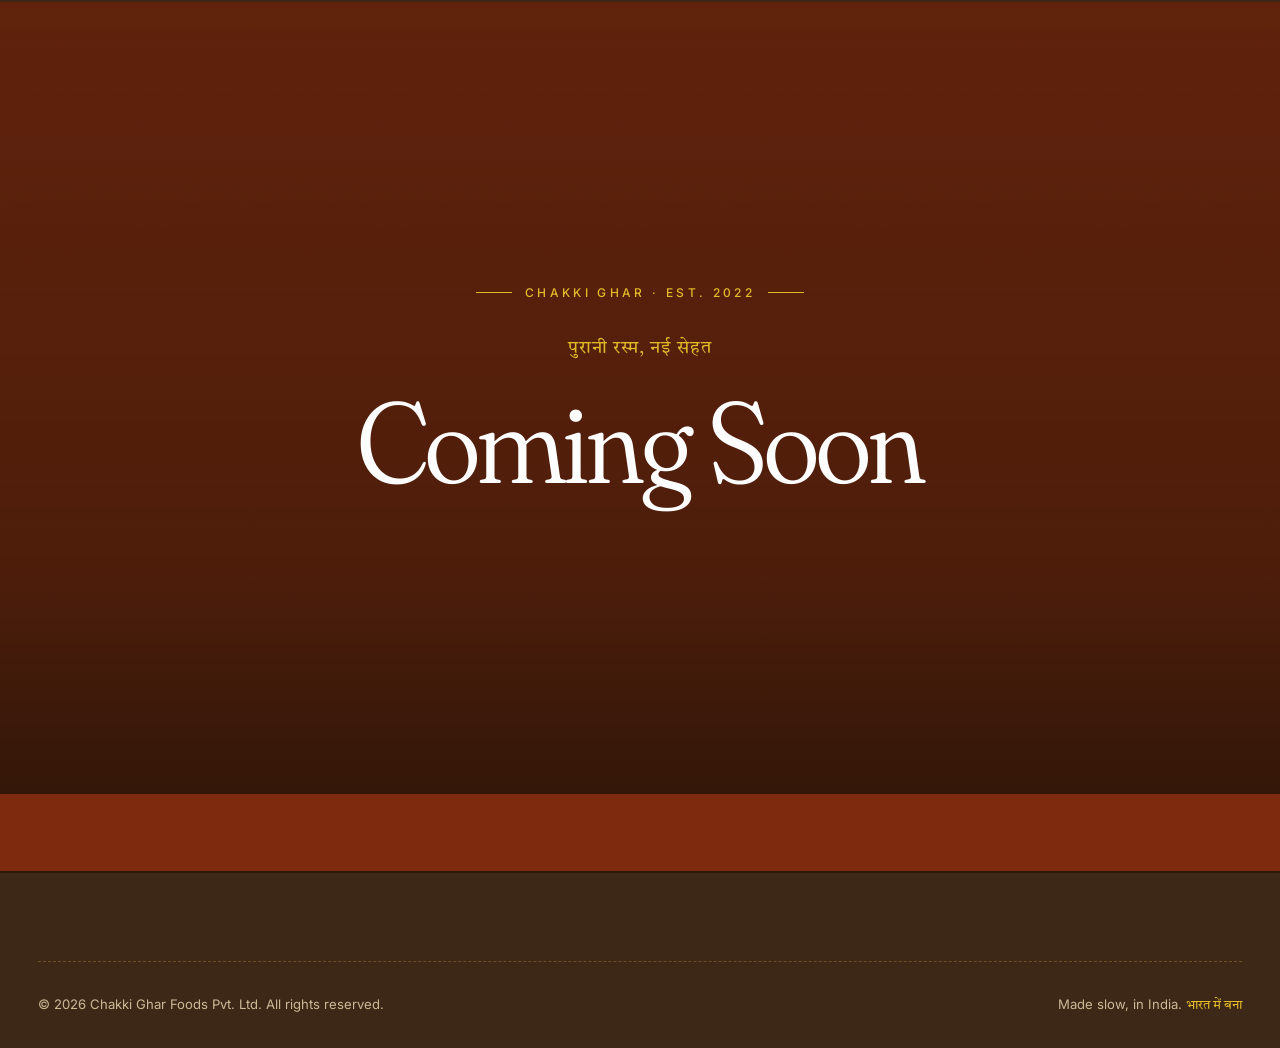
==== commit 451130b9: "Update index.html coming soon" ====
--- a/index.html
+++ b/index.html
@@ -13,63 +13,10 @@
 <body class="theme-rust">
 
   <header class="site-header">
-    <nav class="nav-primary" aria-label="Primary">
-      <a href="index.html" class="logo logo-image"><img src="assets/images/logo.png" alt="Chakki Ghar" /></a>
-      <ul class="nav-links">
-        <li class="nav-icon-item">
-          <button class="icon-btn search-btn" aria-label="Search">
-            <svg width="18" height="18" viewBox="0 0 24 24" fill="none" stroke="currentColor" stroke-width="2" stroke-linecap="round" stroke-linejoin="round"><circle cx="11" cy="11" r="7"/><line x1="21" y1="21" x2="16.65" y2="16.65"/></svg>
-          </button>
-        </li>
-        <li class="nav-text-item"><a href="shop.html">Categories</a></li>
-        <li class="nav-text-item"><a href="shop.html">Shop</a></li>
-        <li class="nav-text-item"><a href="bundles.html">Build a Box</a></li>
-        <li class="nav-text-item"><a href="subscribe.html">Subscription</a></li>
-        <li class="nav-text-item"><a href="story.html">About Us</a></li>
-        <li class="nav-text-item"><a href="locator.html">Find Us</a></li>
-        <li class="nav-icon-item">
-          <button class="icon-btn cart-btn" aria-label="Open cart">
-            <svg width="18" height="18" viewBox="0 0 24 24" fill="none" stroke="currentColor" stroke-width="2" stroke-linecap="round" stroke-linejoin="round"><path d="M6 2L3 6v14a2 2 0 0 0 2 2h14a2 2 0 0 0 2-2V6l-3-4z"/><line x1="3" y1="6" x2="21" y2="6"/><path d="M16 10a4 4 0 0 1-8 0"/></svg>
-            <span class="cart-count">0</span>
-          </button>
-        </li>
-        <li class="nav-icon-item nav-mobile-toggle">
-          <button class="mobile-toggle" id="menuToggle" aria-label="Open menu">
-            <span></span><span></span><span></span>
-          </button>
-        </li>
-      </ul>
-    </nav>
-    <nav class="nav-categories" aria-label="Product categories">
-      <ul class="category-strip">
-        <li><a href="shop.html?cat=pulses">Pulses</a></li>
-        <li><a href="shop.html?cat=millet">Millet</a></li>
-        <li><a href="shop.html?cat=rice-wheat">Rice &amp; Wheat</a></li>
-        <li><a href="shop.html?cat=garam-masala">Garam Masala</a></li>
-        <li><a href="shop.html?cat=sweetener-salt">Sweetener &amp; Salt</a></li>
-        <li><a href="shop.html?cat=dry-fruits">Dry Fruits</a></li>
-        <li><a href="shop.html?cat=seeds">Seeds</a></li>
-        <li><a href="shop.html?cat=extras">Extras</a></li>
-        <li><a href="shop.html?cat=cereal-pulses">Cereal &amp; Pulses</a></li>
-        <li><a href="shop.html?cat=millets">Millets</a></li>
-        <li><a href="shop.html?cat=rock-black-salt">Rock / Black Salt</a></li>
-        <li><a href="shop.html?cat=spices">Spices</a></li>
-        <li><a href="shop.html?cat=healthy-seeds">Healthy Seeds</a></li>
-        <li><a href="shop.html?cat=basil-sabja">Basil / Sabja Seeds</a></li>
-        <li><a href="shop.html?cat=dry-fruit-nuts">Dry Fruit Nuts</a></li>
-      </ul>
-    </nav>
+   
   </header>
 
-  <nav class="mobile-menu" id="mobileMenu">
-    <button class="mobile-close" id="menuClose">Close</button>
-    <a href="shop.html">Shop</a>
-    <a href="bundles.html">Build a Box</a>
-    <a href="subscribe.html">Subscribe</a>
-    <a href="story.html">Story</a>
-    <a href="journal.html">Journal</a>
-    <a href="locator.html">Find Us</a>
-  </nav>
+  
 
   <!-- HERO — full-bleed video with centred editorial text -->
   <section class="hero">
@@ -83,450 +30,17 @@
       <span class="hero-eyebrow">Chakki Ghar · Est. 2022</span>
       <span class="hero-deva">पुरानी रस्म, नई सेहत</span>
       <h1 class="hero-headline">
-        Stone milled.<br />
-        Heritage <em>held.</em>
+        Coming Soon</em>
       </h1>
-      <p class="hero-lede">
-        Slow flours, whole grains and pantry staples from old chakkis across the country. Cold milled, never bleached, made for the way real Indian kitchens cook.
-      </p>
-      <div class="hero-actions">
-        <a href="shop.html" class="btn btn-marigold">Shop the Pantry <span class="arrow">→</span></a>
-        <a href="story.html" class="btn-outline-light">Our Story</a>
-      </div>
+      
     </div>
   </section>
 
-  <!-- FEATURE TICKER — Key product takeaways -->
-  <div class="marquee marquee-features" aria-hidden="true">
-    <div class="marquee-track">
-      <span>100% Organic</span> <span class="dot">|</span>
-      <span>Stoneground</span> <span class="dot">|</span>
-      <span>Low Glycemic Index</span> <span class="dot">|</span>
-      <span>Rich in Protein</span> <span class="dot">|</span>
-      <span>No Maida Added</span> <span class="dot">|</span>
-      <span>High Fibre</span> <span class="dot">|</span>
-      <span>No Additives, No Preservatives</span> <span class="dot">|</span>
-      <span>100% Organic</span> <span class="dot">|</span>
-      <span>Stoneground</span> <span class="dot">|</span>
-      <span>Low Glycemic Index</span> <span class="dot">|</span>
-      <span>Rich in Protein</span> <span class="dot">|</span>
-      <span>No Maida Added</span> <span class="dot">|</span>
-      <span>High Fibre</span> <span class="dot">|</span>
-      <span>No Additives, No Preservatives</span> <span class="dot">|</span>
-    </div>
-  </div>
-
-  <!-- FEATURED PRODUCTS -->
-  <section class="section section-white">
-    <div class="container">
-      <div class="section-head reveal">
-        <div>
-          <span class="eyebrow">The Pantry</span>
-          <h2>Quietly essential, deeply rooted.</h2>
-        </div>
-        <p class="lede">
-          A short, considered shelf of flours, grains and superstars from regional Indian kitchens. Built to last in your jar, and your routine.
-        </p>
-      </div>
-
-      <div class="product-grid">
-        <a href="product.html" class="product-card reveal">
-          <div class="media">
-            <img src="assets/images/products/wheat-flour.jpg" alt="Organic Gehun Atta" loading="lazy" />
-            <div class="badge">Best Seller</div>
-            <div class="quick">Quick Add</div>
-          </div>
-          <div class="info">
-            <span class="name">Organic Gehun Atta</span>
-            <span class="meta">Whole Wheat Flour · 1kg</span>
-            <span class="price">₹180</span>
-          </div>
-        </a>
-        <a href="product.html" class="product-card reveal">
-          <div class="media">
-            <img src="assets/images/products/jowar.jpg" alt="Organic Jowar Atta" loading="lazy" />
-            
-            <div class="quick">Quick Add</div>
-          </div>
-          <div class="info">
-            <span class="name">Organic Jowar Atta</span>
-            <span class="meta">Whole Sorghum Flour · 1kg</span>
-            <span class="price">₹220</span>
-          </div>
-        </a>
-        <a href="product.html" class="product-card reveal">
-          <div class="media">
-            <img src="assets/images/products/bajra.jpg" alt="Organic Bajra Atta" loading="lazy" />
-            
-            <div class="quick">Quick Add</div>
-          </div>
-          <div class="info">
-            <span class="name">Organic Bajra Atta</span>
-            <span class="meta">Pearl Millet Flour · 1kg</span>
-            <span class="price">₹200</span>
-          </div>
-        </a>
-        <a href="product.html" class="product-card reveal">
-          <div class="media">
-            <img src="assets/images/products/buckwheat.jpg" alt="Organic Kuttu" loading="lazy" />
-            <div class="badge">Vrat</div>
-            <div class="quick">Quick Add</div>
-          </div>
-          <div class="info">
-            <span class="name">Organic Kuttu</span>
-            <span class="meta">Whole Buckwheat · 500g</span>
-            <span class="price">₹320</span>
-          </div>
-        </a>
-        <a href="product.html" class="product-card reveal">
-          <div class="media">
-            <img src="assets/images/products/kala-chana.jpg" alt="Organic Kala Chana" loading="lazy" />
-            
-            <div class="quick">Quick Add</div>
-          </div>
-          <div class="info">
-            <span class="name">Organic Kala Chana</span>
-            <span class="meta">Black Chickpeas · 500g</span>
-            <span class="price">₹160</span>
-          </div>
-        </a>
-        <a href="product.html" class="product-card reveal">
-          <div class="media">
-            <img src="assets/images/products/rajma.jpg" alt="Organic Lal Rajma" loading="lazy" />
-            
-            <div class="quick">Quick Add</div>
-          </div>
-          <div class="info">
-            <span class="name">Organic Lal Rajma</span>
-            <span class="meta">Red Kidney Beans · 500g</span>
-            <span class="price">₹280</span>
-          </div>
-        </a>
-        <a href="product.html" class="product-card reveal">
-          <div class="media">
-            <img src="assets/images/products/moong-green.jpg" alt="Organic Sabut Moong Dal" loading="lazy" />
-            
-            <div class="quick">Quick Add</div>
-          </div>
-          <div class="info">
-            <span class="name">Organic Sabut Moong Dal</span>
-            <span class="meta">Whole Green Gram · 500g</span>
-            <span class="price">₹160</span>
-          </div>
-        </a>
-        <a href="product.html" class="product-card reveal">
-          <div class="media">
-            <img src="assets/images/products/moong-yellow.jpg" alt="Organic Moong Mogar Dal" loading="lazy" />
-            
-            <div class="quick">Quick Add</div>
-          </div>
-          <div class="info">
-            <span class="name">Organic Moong Mogar Dal</span>
-            <span class="meta">Yellow Split Gram · 500g</span>
-            <span class="price">₹180</span>
-          </div>
-        </a>
-      </div>
-
-      <div style="text-align: center; margin-top: clamp(2rem, 5vw, 3.5rem);" class="reveal">
-        <a href="shop.html" class="btn btn-outline">Shop the Full Pantry <span class="arrow">→</span></a>
-      </div>
-    </div>
-  </section>
-
-  <!-- SPLIT PROMO — Subscribe | Build a Box, side-by-side -->
-  <section class="section-tight section-teal">
-    <div class="container">
-      <div class="split-promo">
-        <a href="subscribe.html" class="split-promo-card subscribe reveal">
-          <span class="eyebrow">Auto-Deliver</span>
-          <h3>A pantry that <em>never runs out</em>.</h3>
-          <p>Pick your flours, pick your frequency. Skip, pause or swap any time. 15% off every box.</p>
-          <span class="btn btn-marigold">Start a Subscription <span class="arrow">→</span></span>
-        </a>
-        <a href="bundles.html" class="split-promo-card bundle reveal">
-          <span class="eyebrow">Build a Box</span>
-          <h3>Curate your <em>own pantry</em>.</h3>
-          <p>Six flours, one box, hand-picked by you. Save 15% the moment you hit six.</p>
-          <span class="btn btn-marigold">Build a Box <span class="arrow">→</span></span>
-        </a>
-      </div>
-    </div>
-  </section>
-
-  <!-- STORY SPLIT — Coloured panel for visual rhythm -->
-  <section class="section bg-indigo section-damask-rust" style="padding: clamp(5rem, 9vw, 8rem) 0; overflow: hidden;">
-    <div class="container">
-      <div class="story-split">
-        <div class="media reveal">
-          <video autoplay muted loop playsinline preload="metadata" style="width: 100%; height: 100%; object-fit: cover; display: block;">
-            <source src="assets/videos/pestle-mortar.mp4" type="video/mp4" />
-          </video>
-        </div>
-        <div class="copy reveal">
-          <span class="eyebrow">Our Story</span>
-          <h2 style="margin-top: 1rem;">Built around a single, stubborn idea.</h2>
-          <p>
-            Chakki Ghar began in a small mill on the edge of a town most maps still misspell. We were tired of supermarket atta that smelled like a factory, and so we did what our grandmothers would have done. We went back to the chakki.
-          </p>
-          <p>
-            Today, we work with growers in seven states, mill in small batches, and ship within days of grinding. Nothing more, but absolutely nothing less.
-          </p>
-          <div class="story-quote">
-            "Good flour is a kind of memory. We are simply trying to keep it warm."
-            <cite>Founders, Chakki Ghar</cite>
-          </div>
-          <a href="story.html" class="btn-text">Read the Full Story <span class="arrow">→</span></a>
-        </div>
-      </div>
-    </div>
-  </section>
-
-  <!-- WHY STONE MILLED — Pillars -->
-  <section class="section section-tile-rust">
-    <div class="container">
-      <div class="section-head reveal">
-        <div>
-          <span class="eyebrow">Why stone milled</span>
-          <h2>The old way was right, all along.</h2>
-        </div>
-        <p class="lede">
-          Industrial mills crush grain at high heat, stripping it of fibre, oils and quietly, of memory. The chakki keeps it whole. So do we.
-        </p>
-      </div>
-
-      <div class="pillars">
-        <div class="pillar reveal">
-          <span class="num">01</span>
-          <h3>Cold stone milling, the way it was.</h3>
-          <p>Granite chakkis turn slowly, milling at temperatures low enough to keep the bran, the germ and the goodness intact. Nothing is bleached, refined or rushed.</p>
-        </div>
-        <div class="pillar reveal">
-          <span class="num">02</span>
-          <h3>Whole grains, deeply nourishing.</h3>
-          <p>Higher fibre, real protein, slow-release energy. The fats and minerals modern flour quietly leaves behind, ours keeps in.</p>
-        </div>
-        <div class="pillar reveal">
-          <span class="num">03</span>
-          <h3>Sourced from the people who grow it.</h3>
-          <p>Khapli from Madhya Pradesh, bajra from Rajasthan, ragi from Karnataka. We pay the farmer first, and tell you their name on the back of the bag.</p>
-        </div>
-      </div>
-    </div>
-  </section>
-
-  <!-- PROCESS VIDEO STRIP -->
-  <section class="section section-peacock-jaali">
-    <div class="container">
-      <div class="section-head reveal">
-        <div>
-          <span class="eyebrow">The Process</span>
-          <h2>From grain, to spice, to your kitchen.</h2>
-        </div>
-        <p class="lede">
-          Every step is slow on purpose. We mill, blend and pack in small batches, the way the chakki always asked us to.
-        </p>
-      </div>
-      <div class="process-grid">
-        <div class="process-card reveal">
-          <div class="media">
-            <video autoplay muted loop playsinline preload="metadata">
-              <source src="assets/videos/coriander-powder.mp4" type="video/mp4" />
-            </video>
-          </div>
-          <div class="label">
-            <span class="num">01</span>
-            <h3>Cold stone milling, the slow way.</h3>
-          </div>
-          <p>Granite chakkis turn at low speed, keeping the bran, the germ and the natural oils intact.</p>
-        </div>
-        <div class="process-card reveal">
-          <div class="media">
-            <video autoplay muted loop playsinline preload="metadata">
-              <source src="assets/videos/seasoning-fingertips.mp4" type="video/mp4" />
-            </video>
-          </div>
-          <div class="label">
-            <span class="num">02</span>
-            <h3>Blended by hand, by the gram.</h3>
-          </div>
-          <p>Spice mixes and chatni pudis are measured, roasted and stirred by the people who eat them at home.</p>
-        </div>
-        <div class="process-card reveal">
-          <div class="media">
-            <video autoplay muted loop playsinline preload="metadata">
-              <source src="assets/videos/traditional-bread.mp4" type="video/mp4" />
-            </video>
-          </div>
-          <div class="label">
-            <span class="num">03</span>
-            <h3>Made for the way you actually cook.</h3>
-          </div>
-          <p>Rotis softer for longer, bhakris that hold shape, doughs that behave the way they used to.</p>
-        </div>
-      </div>
-    </div>
-  </section>
-
-  <!-- WATCH AND SHOP — UGC video grid -->
-  <section class="section section-cream">
-    <div class="container">
-      <div class="section-head reveal">
-        <div>
-          <span class="eyebrow">Watch & Shop</span>
-          <h2>From real kitchens, real cooks.</h2>
-        </div>
-        <p class="lede">
-          A pinch of context, a window into what people are cooking with our flours. Tap a video to shop the look.
-        </p>
-      </div>
-
-      <div class="watch-shop-grid">
-        <a href="product.html" class="watch-shop-card reveal">
-          <video autoplay muted loop playsinline preload="metadata">
-            <source src="assets/videos/traditional-bread.mp4" type="video/mp4" />
-          </video>
-          <span class="play-icon" aria-hidden="true">▶</span>
-          <div class="watch-shop-overlay">
-            <div class="watch-shop-product">
-              <img src="assets/images/stock/wheat-golden.jpg" alt="Khapli Wheat Atta" />
-              <div class="info">
-                <strong>Khapli Wheat Atta</strong>
-                <span>1kg · ₹320</span>
-              </div>
-              <span class="shop-link">Shop →</span>
-            </div>
-          </div>
-        </a>
-
-        <a href="product.html" class="watch-shop-card reveal">
-          <video autoplay muted loop playsinline preload="metadata">
-            <source src="assets/videos/coriander-powder.mp4" type="video/mp4" />
-          </video>
-          <span class="play-icon" aria-hidden="true">▶</span>
-          <div class="watch-shop-overlay">
-            <div class="watch-shop-product">
-              <img src="assets/images/stock/spices-bowls.jpg" alt="Peanut Chatni Pudi" />
-              <div class="info">
-                <strong>Peanut Chatni Pudi</strong>
-                <span>200g · ₹240</span>
-              </div>
-              <span class="shop-link">Shop →</span>
-            </div>
-          </div>
-        </a>
-
-        <a href="product.html" class="watch-shop-card reveal">
-          <video autoplay muted loop playsinline preload="metadata">
-            <source src="assets/videos/pestle-mortar.mp4" type="video/mp4" />
-          </video>
-          <span class="play-icon" aria-hidden="true">▶</span>
-          <div class="watch-shop-overlay">
-            <div class="watch-shop-product">
-              <img src="assets/images/stock/millet-stalks.jpg" alt="Sajji Flour" />
-              <div class="info">
-                <strong>Sajji (Bajra) Flour</strong>
-                <span>500g · ₹180</span>
-              </div>
-              <span class="shop-link">Shop →</span>
-            </div>
-          </div>
-        </a>
-
-        <a href="product.html" class="watch-shop-card reveal">
-          <video autoplay muted loop playsinline preload="metadata">
-            <source src="assets/videos/seasoning-fingertips.mp4" type="video/mp4" />
-          </video>
-          <span class="play-icon" aria-hidden="true">▶</span>
-          <div class="watch-shop-overlay">
-            <div class="watch-shop-product">
-              <img src="assets/images/stock/spices-flatlay.jpg" alt="Gud Masala" />
-              <div class="info">
-                <strong>Gud Masala</strong>
-                <span>100g · ₹180</span>
-              </div>
-              <span class="shop-link">Shop →</span>
-            </div>
-          </div>
-        </a>
-      </div>
-
-      <div style="text-align: center; margin-top: clamp(2rem, 5vw, 3.5rem);" class="reveal">
-        <a href="#" class="btn btn-outline">View All on Instagram <span class="arrow">→</span></a>
-      </div>
-    </div>
-  </section>
-
-  <!-- NEWSLETTER -->
-  <section class="section section-madhubani">
-    <div class="container">
-      <div class="newsletter reveal">
-        <div>
-          <span class="eyebrow">The Sunday Letter</span>
-          <h2>One slow read, every Sunday.</h2>
-        </div>
-        <div>
-          <form onsubmit="event.preventDefault(); alert('Thank you. Look out for our first letter this Sunday.');">
-            <input type="email" placeholder="your@email.com" required />
-            <button type="submit">Subscribe →</button>
-          </form>
-          <small>Recipes, growers, the occasional 10% off. No spam, ever.</small>
-        </div>
-      </div>
-    </div>
-  </section>
 
   <!-- FOOTER -->
   <footer class="site-footer">
     <div class="container">
-      <div class="footer-grid">
-        <div class="brand-block">
-          <div class="logo">
-            Chakki Ghar
-            <span class="sub deva" style="color: var(--turmeric);">चक्की घर</span>
-          </div>
-          <p>"Slow milled, deeply rooted. Made for the kitchen, kept for the years."</p>
-        </div>
-        <div>
-          <h4>Shop</h4>
-          <ul>
-            <li><a href="shop.html">All Flours</a></li>
-            <li><a href="shop.html">Whole Grains</a></li>
-            <li><a href="shop.html">Pantry Oils &amp; Ghee</a></li>
-            <li><a href="bundles.html">Build a Box</a></li>
-            <li><a href="subscribe.html">Auto-Deliver</a></li>
-          </ul>
-        </div>
-        <div>
-          <h4>Brand</h4>
-          <ul>
-            <li><a href="story.html">Our Story</a></li>
-            <li><a href="story.html">The Mill</a></li>
-            <li><a href="journal.html">Journal</a></li>
-            <li><a href="locator.html">Find Us</a></li>
-            <li><a href="locator.html">B2B &amp; Wholesale</a></li>
-          </ul>
-        </div>
-        <div>
-          <h4>Help</h4>
-          <ul>
-            <li><a href="#">Contact</a></li>
-            <li><a href="#">Shipping &amp; Returns</a></li>
-            <li><a href="#">FAQs</a></li>
-            <li><a href="#">Track Order</a></li>
-            <li><a href="#">My Account</a></li>
-          </ul>
-        </div>
-        <div>
-          <h4>Connect</h4>
-          <ul>
-            <li><a href="#">Instagram</a></li>
-            <li><a href="#">WhatsApp</a></li>
-            <li><a href="mailto:hello@chakkighar.in">hello@chakkighar.in</a></li>
-            <li><a href="tel:+919000000000">+91 90000 00000</a></li>
-          </ul>
-        </div>
-      </div>
+      
       <div class="footer-bottom">
         <span>© 2026 Chakki Ghar Foods Pvt. Ltd. All rights reserved.</span>
         <span>Made slow, in India. <span class="deva" style="color: var(--turmeric);">भारत में बना</span></span>
--- a/assets/css/styles.css
+++ b/assets/css/styles.css
@@ -233,6 +233,191 @@
 .bg-kumkum .section-head, .bg-peacock .section-head,
 .bg-indigo .section-head, .bg-magenta .section-head,
 .bg-ink .section-head { border-top-color: rgba(255, 255, 255, 0.25); }
+
+/* ====== Split Promo — Subscribe | Build a Box ====== */
+.split-promo {
+  display: grid;
+  grid-template-columns: 1fr 1fr;
+  gap: clamp(1.5rem, 3vw, 2.5rem);
+  margin: clamp(1rem, 3vw, 2.5rem) 0;
+}
+.split-promo-card {
+  border-radius: var(--radius-xl);
+  border: 2px solid var(--ink);
+  overflow: hidden;
+  position: relative;
+  min-height: 460px;
+  padding: clamp(2rem, 4vw, 3rem);
+  display: flex;
+  flex-direction: column;
+  justify-content: flex-end;
+  color: var(--white);
+  box-shadow: var(--shadow);
+  transition: transform 0.5s var(--ease);
+  text-decoration: none;
+}
+.split-promo-card:hover { transform: translateY(-5px); }
+.split-promo-card.subscribe {
+  background:
+    linear-gradient(180deg, rgba(74, 85, 32, 0.30) 0%, rgba(20, 8, 0, 0.82) 100%),
+    url("../images/stock/pantry-shelf.jpg") center / cover;
+}
+.split-promo-card.bundle {
+  background:
+    linear-gradient(180deg, rgba(27, 82, 102, 0.30) 0%, rgba(20, 8, 0, 0.82) 100%),
+    url("../images/stock/spices-flatlay.jpg") center / cover;
+}
+.split-promo-card .eyebrow {
+  color: var(--yellow);
+  margin-bottom: 1rem;
+  align-self: flex-start;
+}
+.split-promo-card .eyebrow::before { background: var(--yellow); }
+.split-promo-card h3 {
+  font-family: var(--font-display);
+  font-size: clamp(1.8rem, 3vw, 2.4rem);
+  font-weight: 380;
+  letter-spacing: -0.02em;
+  line-height: 1.05;
+  color: var(--white);
+  margin: 0 0 1rem 0;
+}
+.split-promo-card h3 em {
+  color: var(--yellow);
+  font-style: italic;
+  font-weight: 320;
+}
+.split-promo-card h3 em::after { display: none; }
+.split-promo-card p {
+  color: rgba(255, 255, 255, 0.88);
+  font-size: 0.95rem;
+  line-height: 1.55;
+  margin: 0 0 1.5rem 0;
+  max-width: 38ch;
+}
+.split-promo-card .btn { align-self: flex-start; }
+
+@media (max-width: 760px) {
+  .split-promo { grid-template-columns: 1fr; }
+  .split-promo-card { min-height: 380px; }
+}
+
+/* ====== Watch & Shop — UGC vertical video grid ====== */
+.watch-shop-grid {
+  display: grid;
+  grid-template-columns: repeat(4, 1fr);
+  gap: clamp(1rem, 2vw, 1.5rem);
+}
+.watch-shop-card {
+  aspect-ratio: 9 / 16;
+  border-radius: var(--radius-lg);
+  overflow: hidden;
+  position: relative;
+  border: 2px solid var(--ink);
+  cursor: pointer;
+  transition: transform 0.5s var(--ease);
+  background: var(--brown-deep);
+  text-decoration: none;
+  color: inherit;
+  display: block;
+}
+.watch-shop-card:hover { transform: translateY(-4px); }
+.watch-shop-card video {
+  width: 100%;
+  height: 100%;
+  object-fit: cover;
+  display: block;
+}
+.watch-shop-card .play-icon {
+  position: absolute;
+  top: 0.85rem;
+  right: 0.85rem;
+  width: 32px;
+  height: 32px;
+  border-radius: 50%;
+  background: rgba(255, 255, 255, 0.18);
+  backdrop-filter: blur(8px);
+  -webkit-backdrop-filter: blur(8px);
+  display: grid;
+  place-items: center;
+  color: var(--white);
+  font-size: 0.7rem;
+  border: 1px solid rgba(255, 255, 255, 0.32);
+  z-index: 2;
+  pointer-events: none;
+}
+.watch-shop-overlay {
+  position: absolute;
+  inset: auto 0 0 0;
+  padding: 0.85rem;
+  background: linear-gradient(transparent 0%, rgba(0, 0, 0, 0.85) 80%);
+  z-index: 2;
+}
+.watch-shop-product {
+  display: flex;
+  align-items: center;
+  gap: 0.6rem;
+  background: rgba(255, 255, 255, 0.97);
+  color: var(--ink);
+  padding: 0.45rem 0.55rem;
+  border-radius: var(--radius);
+  font-size: 0.78rem;
+  border: 1px solid var(--border);
+}
+.watch-shop-product img {
+  width: 38px;
+  height: 38px;
+  border-radius: var(--radius-sm);
+  object-fit: cover;
+  border: 1px solid var(--border);
+  flex-shrink: 0;
+}
+.watch-shop-product .info {
+  flex: 1;
+  display: flex;
+  flex-direction: column;
+  gap: 1px;
+  min-width: 0;
+}
+.watch-shop-product .info strong {
+  font-family: var(--font-body);
+  font-weight: 600;
+  font-size: 0.78rem;
+  color: var(--ink);
+  overflow: hidden;
+  text-overflow: ellipsis;
+  white-space: nowrap;
+}
+.watch-shop-product .info span {
+  color: var(--warm-grey);
+  font-size: 0.7rem;
+}
+.watch-shop-product .shop-link {
+  font-size: 0.65rem;
+  letter-spacing: 0.14em;
+  text-transform: uppercase;
+  font-weight: 700;
+  color: var(--rust);
+  white-space: nowrap;
+  border: 1px solid var(--rust);
+  padding: 0.3rem 0.55rem;
+  border-radius: 999px;
+  transition: background 0.3s var(--ease), color 0.3s var(--ease);
+}
+.watch-shop-card:hover .watch-shop-product .shop-link {
+  background: var(--rust);
+  color: var(--white);
+}
+
+@media (max-width: 960px) {
+  .watch-shop-grid { grid-template-columns: repeat(2, 1fr); }
+}
+@media (max-width: 560px) {
+  .watch-shop-grid { grid-template-columns: 1fr 1fr; gap: 0.75rem; }
+  .watch-shop-product { font-size: 0.7rem; gap: 0.45rem; padding: 0.4rem; }
+  .watch-shop-product img { width: 30px; height: 30px; }
+  .watch-shop-product .shop-link { display: none; }
+}
 
 /* All decorative pattern utility classes removed in favour of photography-led layout */
 
@@ -742,16 +927,257 @@
 }
 .top-bar a:hover { color: var(--paper); }
 
-/* HEADER */
+/* HEADER — Sticky two-row layout: primary nav + categories ribbon */
 .site-header {
   position: sticky;
   top: 0;
   z-index: 40;
   background: var(--white);
   border-bottom: 2px solid var(--brown);
-  backdrop-filter: blur(8px);
-}
-/* removed decorative band — header now ends cleanly at the bottom border */
+  backdrop-filter: blur(10px);
+}
+
+/* Row 1: logo left, nav links + icons right */
+.nav-primary {
+  display: flex;
+  align-items: center;
+  justify-content: space-between;
+  gap: 1.5rem;
+  padding: 0.9rem var(--gutter);
+  max-width: var(--container);
+  margin: 0 auto;
+}
+.nav-primary .logo {
+  flex-shrink: 0;
+  text-align: left;
+}
+.logo.logo-image {
+  display: inline-block;
+  line-height: 0;
+}
+.logo.logo-image img {
+  display: block;
+  height: 72px;
+  width: auto;
+  max-width: 220px;
+  object-fit: contain;
+}
+@media (max-width: 960px) {
+  .logo.logo-image img { height: 52px; max-width: 160px; }
+}
+.nav-primary .nav-links {
+  display: flex;
+  list-style: none;
+  align-items: center;
+  gap: 1.4rem;
+  padding: 0;
+  margin: 0;
+}
+.nav-primary .nav-links a:not(.icon-btn) {
+  font-family: var(--font-body);
+  font-size: 0.76rem;
+  letter-spacing: 0.16em;
+  text-transform: uppercase;
+  font-weight: 600;
+  color: var(--ink);
+  white-space: nowrap;
+  position: relative;
+  padding: 0.5rem 0;
+  display: inline-block;
+}
+.nav-primary .nav-links a:not(.icon-btn)::after {
+  content: "";
+  position: absolute;
+  left: 50%; right: 50%;
+  bottom: 2px;
+  height: 2px;
+  background: var(--rust);
+  transition: left 0.4s var(--ease), right 0.4s var(--ease);
+  border-radius: 2px;
+}
+.nav-primary .nav-links a:not(.icon-btn):hover::after { left: 0; right: 0; }
+
+.nav-primary .icon-btn {
+  display: inline-flex;
+  align-items: center;
+  gap: 0.35rem;
+  color: var(--ink);
+  padding: 0.4rem;
+  border-radius: var(--radius-sm);
+  transition: color 0.3s var(--ease), background 0.3s var(--ease);
+}
+.nav-primary .icon-btn:hover { color: var(--rust); }
+.nav-primary .icon-btn svg { display: block; }
+.nav-primary .cart-btn .cart-count {
+  font-size: 0.62rem;
+  font-weight: 700;
+  background: var(--rust);
+  color: var(--white);
+  padding: 1px 6px;
+  border-radius: var(--radius-pill);
+  letter-spacing: 0.04em;
+}
+
+.nav-mobile-toggle { display: none; }
+
+/* Row 2: scrolling category ribbon, always-visible on desktop, scrollable horizontally */
+.nav-categories {
+  background: var(--rust);
+  border-top: 1px solid rgba(255, 255, 255, 0.10);
+}
+.category-strip {
+  display: flex;
+  list-style: none;
+  gap: 2rem;
+  padding: 0.7rem var(--gutter);
+  max-width: var(--container);
+  margin: 0 auto;
+  overflow-x: auto;
+  scrollbar-width: thin;
+  -webkit-overflow-scrolling: touch;
+  scrollbar-color: rgba(255, 255, 255, 0.2) transparent;
+}
+.category-strip::-webkit-scrollbar { height: 4px; }
+.category-strip::-webkit-scrollbar-track { background: transparent; }
+.category-strip::-webkit-scrollbar-thumb {
+  background: rgba(255, 255, 255, 0.18);
+  border-radius: 2px;
+}
+.category-strip li { flex-shrink: 0; }
+.category-strip a {
+  font-family: var(--font-body);
+  font-size: 0.72rem;
+  letter-spacing: 0.18em;
+  text-transform: uppercase;
+  white-space: nowrap;
+  color: rgba(255, 255, 255, 0.92);
+  font-weight: 600;
+  padding: 0.4rem 0;
+  display: inline-block;
+  border-bottom: 2px solid transparent;
+  transition: border-color 0.3s var(--ease), color 0.3s var(--ease);
+}
+.category-strip a:hover {
+  border-bottom-color: var(--yellow);
+  color: var(--yellow);
+}
+
+/* Body needs to NOT have its own background bleed where the sticky header sits — already handled */
+
+@media (max-width: 960px) {
+  .nav-primary { gap: 0.75rem; padding: 0.7rem var(--gutter); }
+  .nav-primary .nav-links { gap: 0.4rem; }
+  .nav-primary .nav-text-item { display: none; }
+  .nav-mobile-toggle { display: list-item; }
+  .nav-primary .icon-btn { padding: 0.5rem; }
+  .category-strip { gap: 1.2rem; padding: 0.6rem var(--gutter); }
+  .category-strip a { font-size: 0.68rem; letter-spacing: 0.14em; }
+}
+
+/* On theme-rust pages, header is still white but text needs to stay dark — already handled
+   by body.theme-rust .site-header overrides defined elsewhere. */
+body.theme-rust .nav-primary .nav-links a:not(.icon-btn) { color: var(--ink); }
+body.theme-rust .nav-primary .icon-btn { color: var(--ink); }
+body.theme-rust .nav-primary .icon-btn:hover { color: var(--rust); }
+body.theme-rust .nav-categories { background: var(--rust); }
+body.theme-rust .category-strip a { color: rgba(255, 255, 255, 0.92); }
+body.theme-rust .category-strip a:hover { color: var(--yellow); }
+
+/* PAGE BANNER — used on sub pages (shop, bundles, subscribe) */
+.page-banner {
+  position: relative;
+  min-height: 300px;
+  display: grid;
+  place-items: center;
+  background-position: center;
+  background-size: cover;
+  background-repeat: no-repeat;
+  color: var(--white);
+  text-align: center;
+  padding: clamp(3rem, 6vw, 5rem) var(--gutter);
+  border-bottom: 2px solid var(--brown);
+  overflow: hidden;
+}
+.page-banner::before {
+  content: "";
+  position: absolute;
+  inset: 0;
+  background: linear-gradient(180deg, rgba(20, 8, 0, 0.35) 0%, rgba(20, 8, 0, 0.65) 100%);
+  z-index: 0;
+}
+.page-banner .page-banner-content {
+  position: relative;
+  z-index: 1;
+  max-width: 720px;
+  margin: 0 auto;
+}
+.page-banner .eyebrow {
+  color: var(--yellow);
+  margin-bottom: 1rem;
+  display: inline-flex;
+}
+.page-banner .eyebrow::before { background: var(--yellow); }
+.page-banner h1 {
+  color: var(--white);
+  font-size: clamp(2.4rem, 5vw, 3.8rem);
+  margin: 0 0 0.75rem 0;
+  letter-spacing: -0.02em;
+  line-height: 1.05;
+}
+.page-banner .deva {
+  display: block;
+  font-family: var(--font-deva);
+  font-size: clamp(0.95rem, 1.3vw, 1.1rem);
+  color: var(--yellow);
+  margin-bottom: 1rem;
+}
+.page-banner p {
+  color: rgba(255, 255, 255, 0.88);
+  font-size: 1rem;
+  max-width: 56ch;
+  margin: 0 auto;
+  line-height: 1.55;
+}
+
+/* Tighten space between page-banner and the first section after it */
+.page-banner + .section,
+.page-banner + .section-tight,
+.page-banner + section {
+  padding-top: clamp(1.5rem, 3vw, 2.5rem);
+}
+
+/* Tighten the top padding on text-only hero blocks (story, journal, locator) */
+.story-hero,
+.journal-hero,
+.locator-hero {
+  padding-top: clamp(2rem, 4vw, 3rem);
+}
+
+/* Tighten the gap between the home hero (or feature ticker) and the next section */
+.hero + .section,
+.hero + .marquee + .section,
+.marquee + .section {
+  padding-top: clamp(2rem, 4vw, 3.5rem);
+}
+
+/* Feature ticker — key value-prop band, runs after the hero */
+.marquee.marquee-features {
+  padding: 1rem 0;
+}
+.marquee.marquee-features span:not(.dot) {
+  font-family: var(--font-body);
+  font-style: normal;
+  font-size: clamp(0.78rem, 1.1vw, 0.95rem);
+  font-weight: 600;
+  letter-spacing: 0.22em;
+  text-transform: uppercase;
+}
+.marquee.marquee-features .dot {
+  color: var(--yellow);
+  font-size: 1em;
+  font-weight: 400;
+  line-height: 1;
+}
 .nav {
   display: grid;
   grid-template-columns: 1fr auto 1fr;
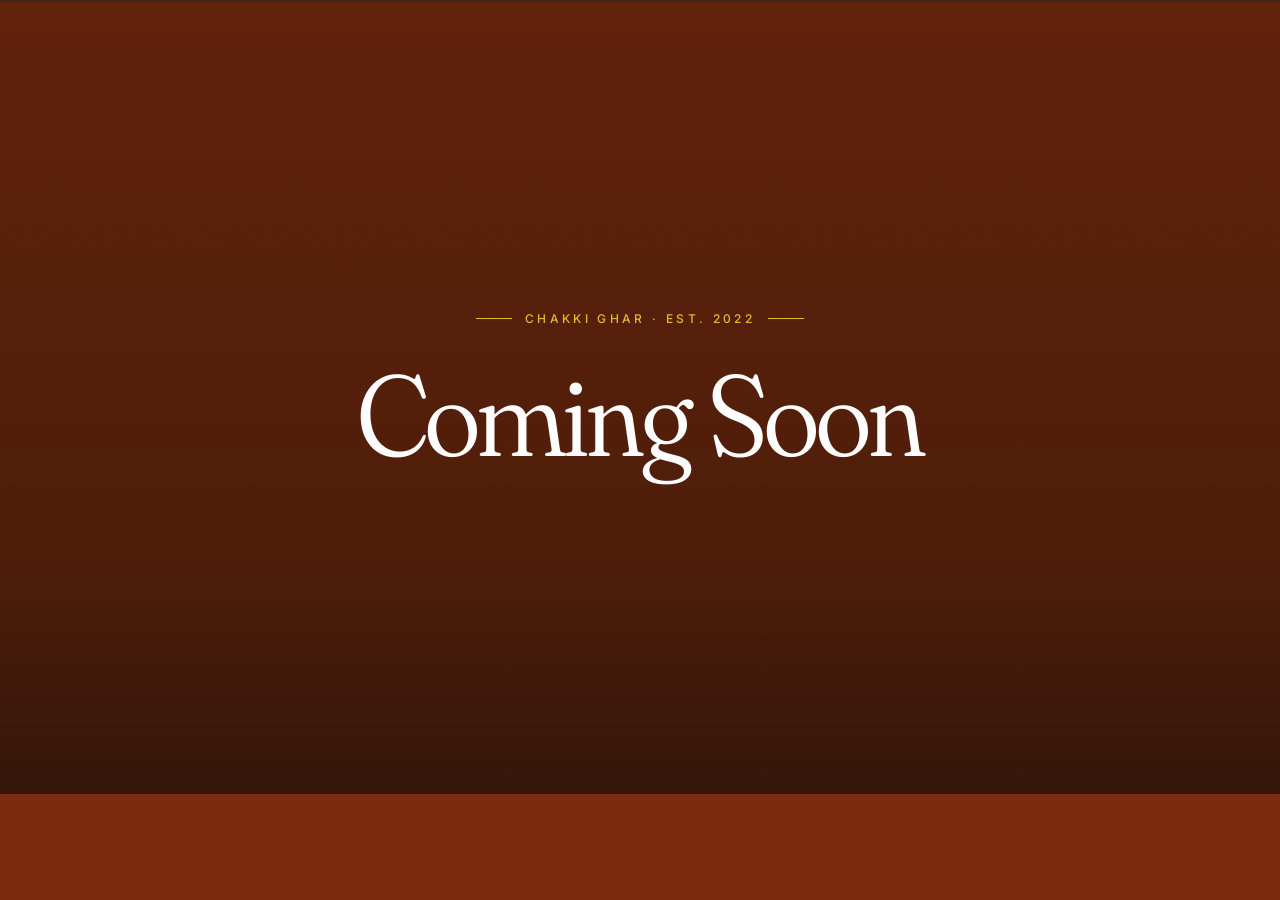
==== commit 49b50729: "Update index.html coming soon" ====
--- a/index.html
+++ b/index.html
@@ -28,7 +28,6 @@
 
     <div class="hero-content reveal">
       <span class="hero-eyebrow">Chakki Ghar · Est. 2022</span>
-      <span class="hero-deva">पुरानी रस्म, नई सेहत</span>
       <h1 class="hero-headline">
         Coming Soon</em>
       </h1>
@@ -37,17 +36,6 @@
   </section>
 
 
-  <!-- FOOTER -->
-  <footer class="site-footer">
-    <div class="container">
-      
-      <div class="footer-bottom">
-        <span>© 2026 Chakki Ghar Foods Pvt. Ltd. All rights reserved.</span>
-        <span>Made slow, in India. <span class="deva" style="color: var(--turmeric);">भारत में बना</span></span>
-      </div>
-    </div>
-  </footer>
-
   <script src="assets/js/main.js"></script>
 </body>
 </html>
